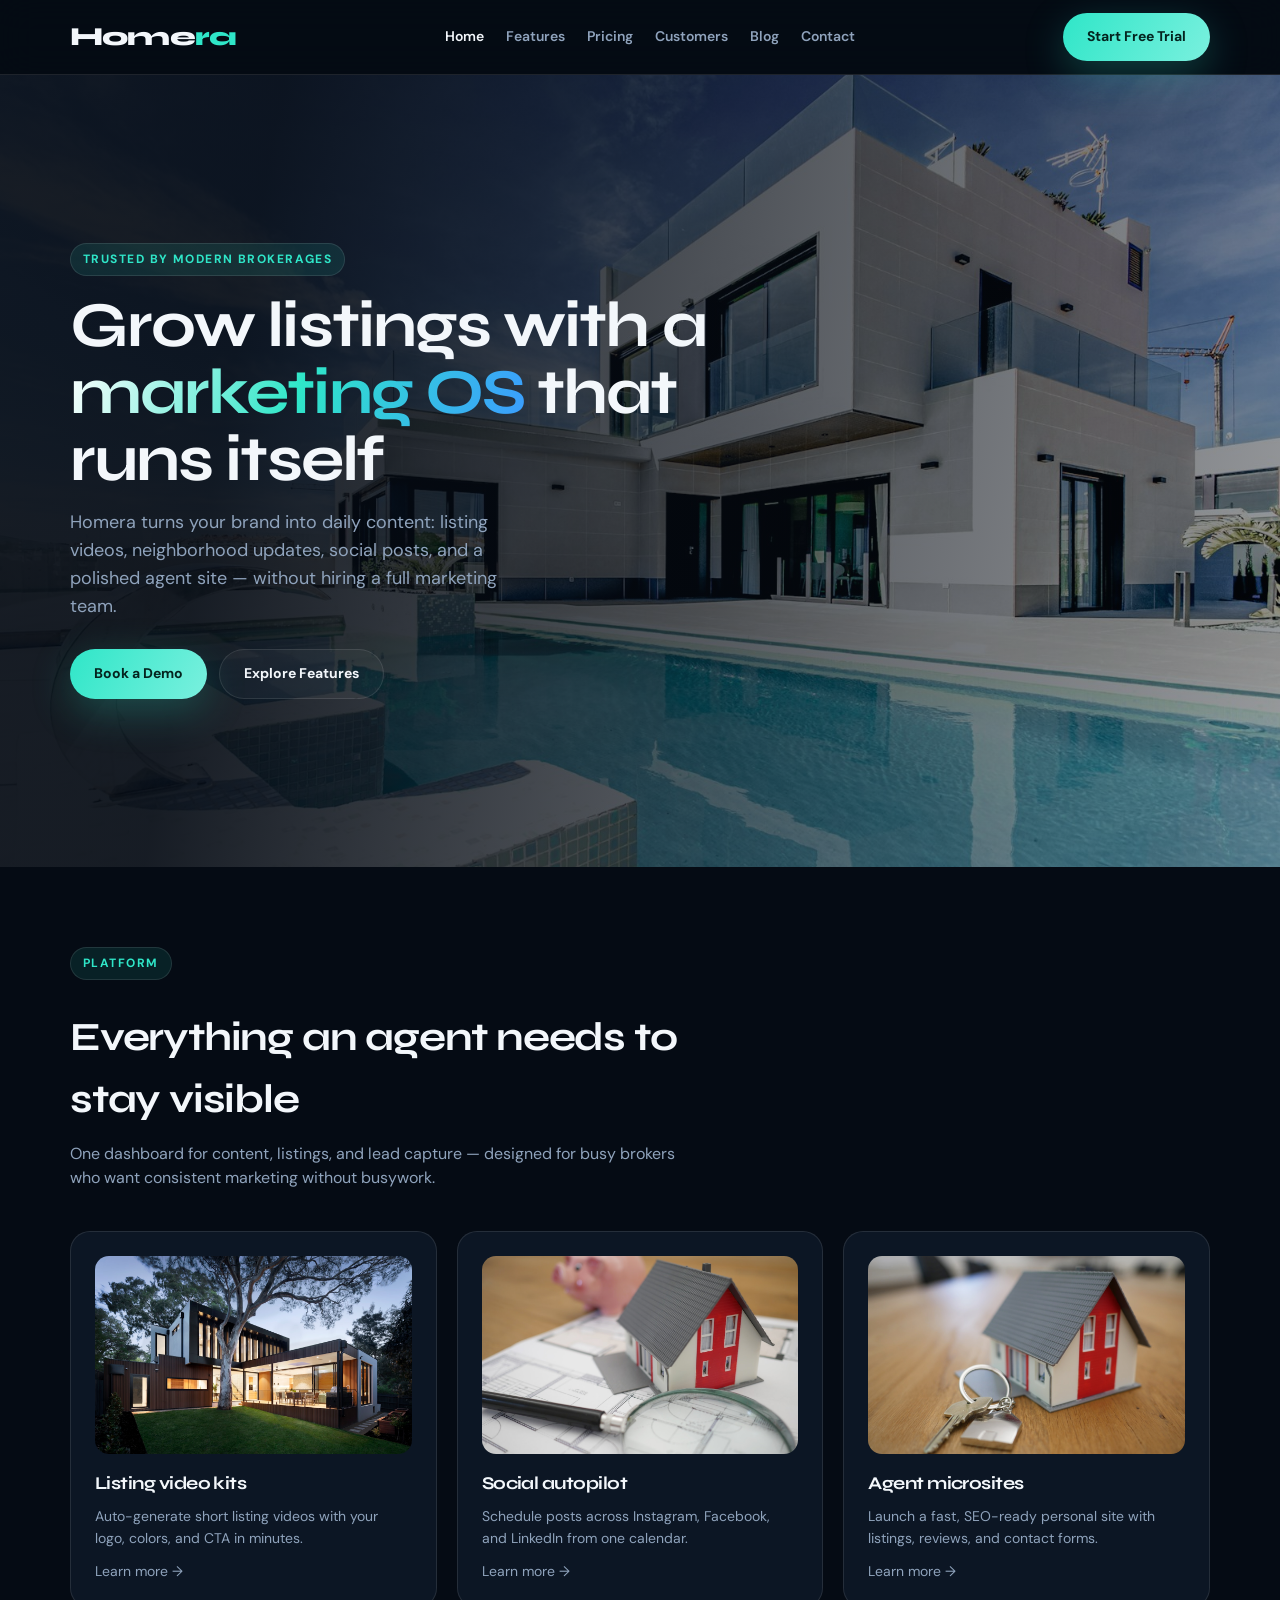
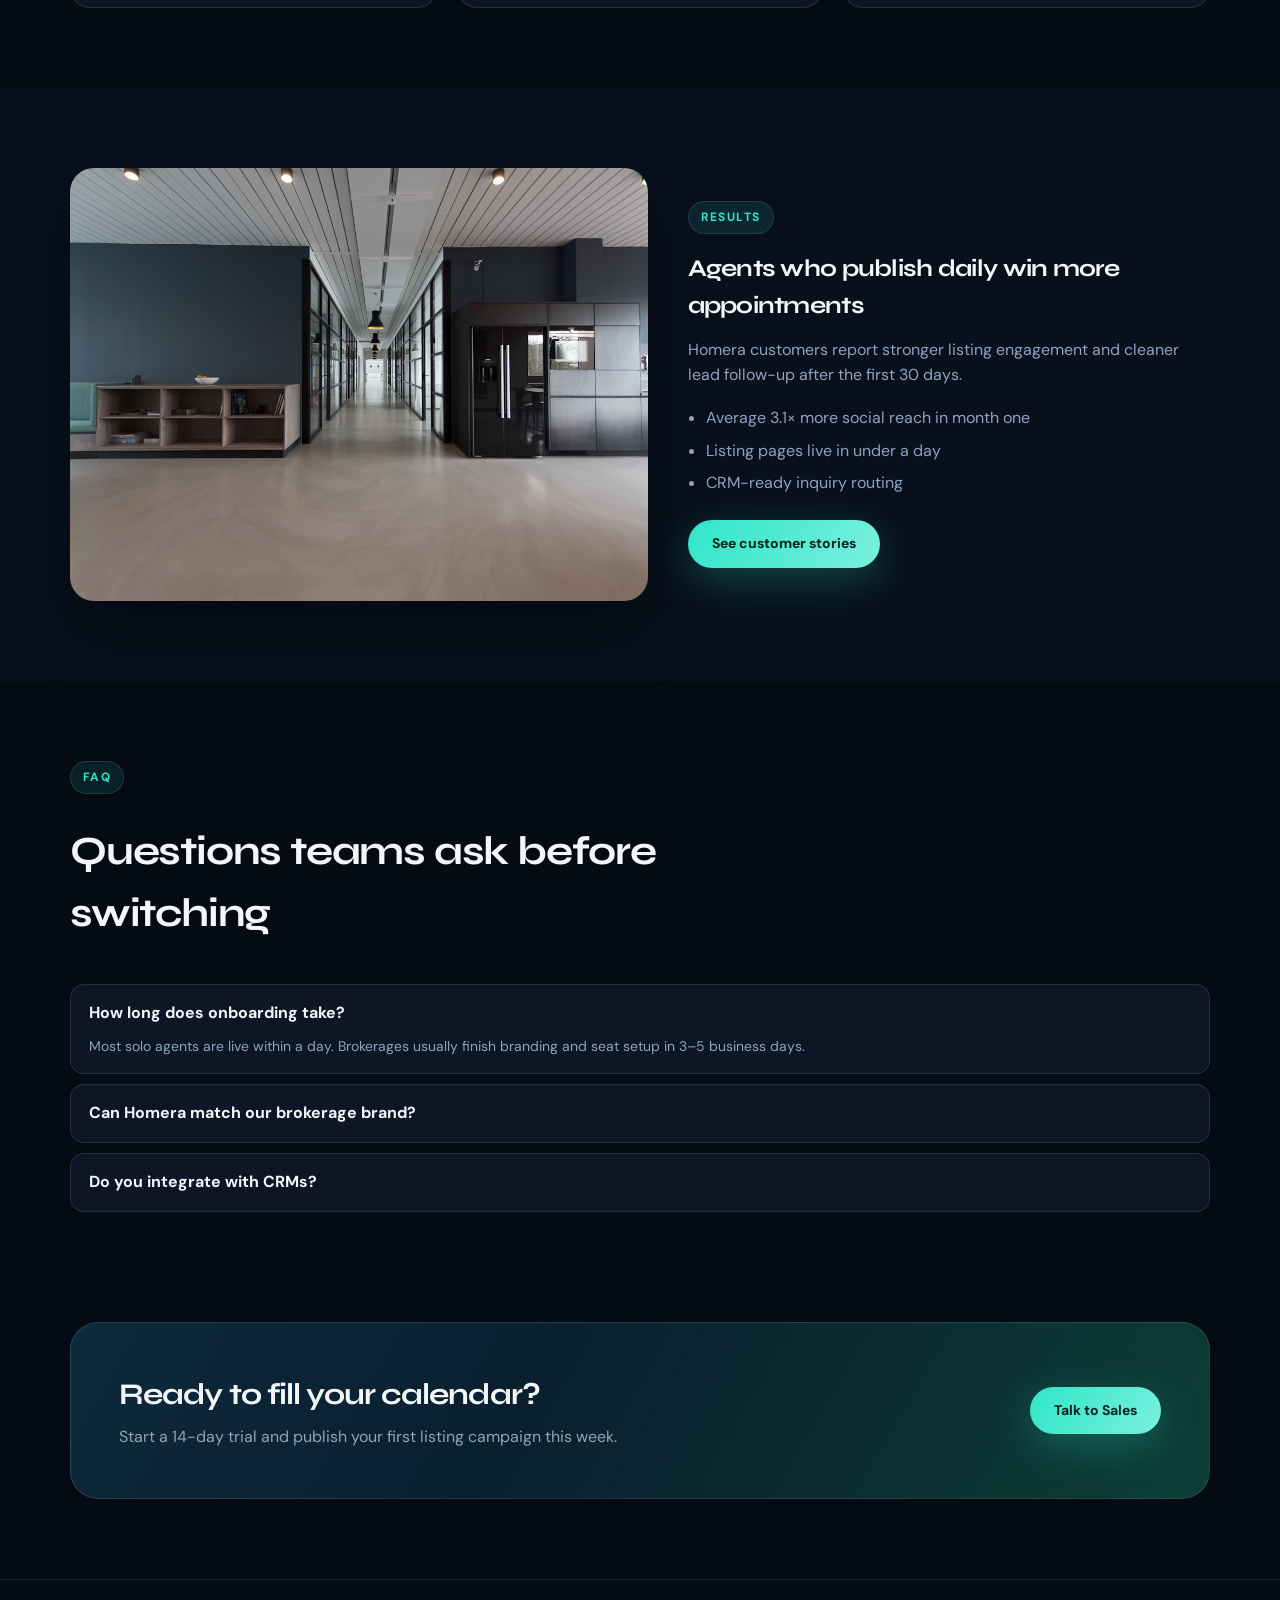
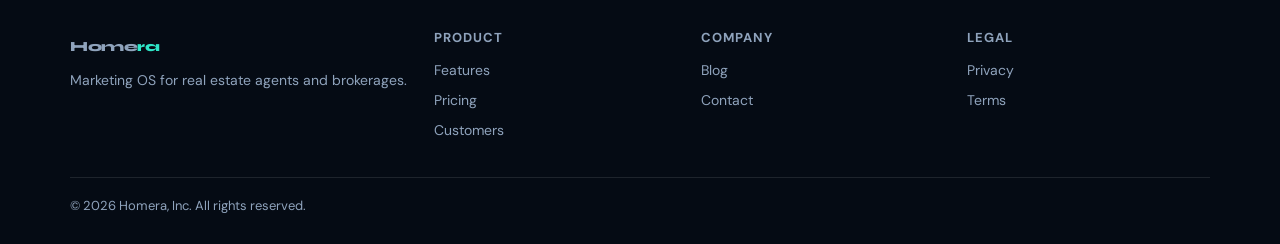
==== index.html @ 12362b0e "Initial commit: homera website" ====
<!DOCTYPE html>
<html lang="en">
<head>
  <meta charset="utf-8" />
  <meta name="viewport" content="width=device-width, initial-scale=1" />
  <title>Homera | Marketing OS for Real Estate Agents</title>
  <meta name="description" content="Homera helps real estate agents grow with branded video, social autopilot, market updates, and high-converting agent websites." />
  <link rel="preconnect" href="https://fonts.googleapis.com" />
  <link rel="preconnect" href="https://fonts.gstatic.com" crossorigin />
  <link href="https://fonts.googleapis.com/css2?family=Syne:wght@600;700;800&family=DM+Sans:wght@400;500;600;700&display=swap" rel="stylesheet" />
  <link rel="stylesheet" href="styles.css" />
</head>
<body>
  <header>
    <div class="wrap nav">
      <a class="logo" href="index.html">Home<span>ra</span></a>
      <button class="nav-toggle" id="navToggle" aria-label="Menu">☰</button>
      <nav class="nav-links" id="navLinks">
        <a class="active" href="index.html">Home</a>
        <a href="features.html">Features</a>
        <a href="pricing.html">Pricing</a>
        <a href="customers.html">Customers</a>
        <a href="blog.html">Blog</a>
        <a href="contact.html">Contact</a>
      </nav>
      <a class="btn btn-primary" href="contact.html">Start Free Trial</a>
    </div>
  </header>

  <section class="hero-full" style="background-image:url('images/hero.jpg')">
    <div class="wrap">
      <span class="eyebrow">Trusted by modern brokerages</span>
      <h1>Grow listings with a <span class="grad">marketing OS</span> that runs itself</h1>
      <p class="lead">Homera turns your brand into daily content: listing videos, neighborhood updates, social posts, and a polished agent site — without hiring a full marketing team.</p>
      <div class="hero-actions">
        <a class="btn btn-primary" href="contact.html">Book a Demo</a>
        <a class="btn btn-ghost" href="features.html">Explore Features</a>
      </div>
    </div>
  </section>

  <section>
    <div class="wrap">
      <div class="section-head reveal">
        <span class="eyebrow">Platform</span>
        <h2>Everything an agent needs to stay visible</h2>
        <p>One dashboard for content, listings, and lead capture — designed for busy brokers who want consistent marketing without busywork.</p>
      </div>
      <div class="grid-3">
        <article class="card reveal">
          <img src="images/home.jpg" alt="Modern luxury home listing" />
          <h3>Listing video kits</h3>
          <p>Auto-generate short listing videos with your logo, colors, and CTA in minutes.</p>
          <p style="margin-top:12px"><a href="features.html">Learn more →</a></p>
        </article>
        <article class="card reveal">
          <img src="images/agent.jpg" alt="Real estate agent with clients" />
          <h3>Social autopilot</h3>
          <p>Schedule posts across Instagram, Facebook, and LinkedIn from one calendar.</p>
          <p style="margin-top:12px"><a href="features.html">Learn more →</a></p>
        </article>
        <article class="card reveal">
          <img src="images/keys.jpg" alt="New homeowners receiving keys" />
          <h3>Agent microsites</h3>
          <p>Launch a fast, SEO-ready personal site with listings, reviews, and contact forms.</p>
          <p style="margin-top:12px"><a href="features.html">Learn more →</a></p>
        </article>
      </div>
    </div>
  </section>

  <section style="background:#08101c">
    <div class="wrap grid-2">
      <img class="split-img reveal" src="images/office.jpg" alt="Homera team workspace" />
      <div class="reveal">
        <span class="eyebrow">Results</span>
        <h2>Agents who publish daily win more appointments</h2>
        <p class="muted" style="margin:14px 0 18px">Homera customers report stronger listing engagement and cleaner lead follow-up after the first 30 days.</p>
        <ul class="list">
          <li>Average 3.1× more social reach in month one</li>
          <li>Listing pages live in under a day</li>
          <li>CRM-ready inquiry routing</li>
        </ul>
        <a class="btn btn-primary" href="customers.html">See customer stories</a>
      </div>
    </div>
  </section>

  <section>
    <div class="wrap">
      <div class="section-head reveal">
        <span class="eyebrow">FAQ</span>
        <h2>Questions teams ask before switching</h2>
      </div>
      <div class="faq reveal">
        <details open>
          <summary>How long does onboarding take?</summary>
          <p>Most solo agents are live within a day. Brokerages usually finish branding and seat setup in 3–5 business days.</p>
        </details>
        <details>
          <summary>Can Homera match our brokerage brand?</summary>
          <p>Yes. Upload logos, colors, fonts, and disclaimers once — every video, post, and microsite stays on-brand.</p>
        </details>
        <details>
          <summary>Do you integrate with CRMs?</summary>
          <p>Homera syncs inquiries to popular CRMs and can export leads via webhook or CSV for custom stacks.</p>
        </details>
      </div>
    </div>
  </section>

  <div class="wrap">
    <div class="cta-band reveal">
      <div>
        <h2>Ready to fill your calendar?</h2>
        <p>Start a 14-day trial and publish your first listing campaign this week.</p>
      </div>
      <a class="btn btn-primary" href="contact.html">Talk to Sales</a>
    </div>
  </div>

  <footer>
    <div class="wrap">
      <div class="footer-grid">
        <div>
          <a class="logo" href="index.html">Home<span>ra</span></a>
          <p class="muted" style="margin-top:12px;font-size:14px">Marketing OS for real estate agents and brokerages.</p>
        </div>
        <div>
          <h4>Product</h4>
          <a href="features.html">Features</a>
          <a href="pricing.html">Pricing</a>
          <a href="customers.html">Customers</a>
        </div>
        <div>
          <h4>Company</h4>
          <a href="blog.html">Blog</a>
          <a href="contact.html">Contact</a>
        </div>
        <div>
          <h4>Legal</h4>
          <a href="privacy.html">Privacy</a>
          <a href="terms.html">Terms</a>
        </div>
      </div>
      <div class="footer-bottom">© 2026 Homera, Inc. All rights reserved.</div>
    </div>
  </footer>
  <script src="app.js"></script>
</body>
</html>
---- styles.css ----
/* Homera — shared styles */
:root {
  --bg: #050b14; --card: #0c1624; --text: #f3f7fb; --muted: #8fa3bc;
  --accent: #2fe6c8; --blue: #3b9cff; --line: rgba(255,255,255,.1);
  --ease: cubic-bezier(.22,1,.36,1);
}
* { box-sizing: border-box; margin: 0; padding: 0; }
html { scroll-behavior: smooth; }
body { font-family: "DM Sans", system-ui, sans-serif; background: var(--bg); color: var(--text); line-height: 1.55; }
a { color: inherit; text-decoration: none; }
img { max-width: 100%; display: block; }
.wrap { width: min(1140px, calc(100% - 40px)); margin: 0 auto; }
.btn {
  display: inline-flex; align-items: center; justify-content: center; gap: 8px;
  border-radius: 999px; padding: 13px 24px; font-weight: 700; font-size: 14px; border: 0; cursor: pointer;
  transition: transform .35s var(--ease), box-shadow .35s;
  font-family: inherit;
}
.btn:hover { transform: translateY(-3px); }
.btn-primary { background: linear-gradient(120deg, var(--accent), #7af0de); color: #04241f; box-shadow: 0 12px 40px rgba(47,230,200,.25); }
.btn-ghost { border: 1px solid var(--line); background: rgba(255,255,255,.04); color: var(--text); }
.btn-full { width: 100%; }

header {
  position: sticky; top: 0; z-index: 50; backdrop-filter: blur(18px);
  background: rgba(5,11,20,.82); border-bottom: 1px solid var(--line);
}
.nav { display: flex; align-items: center; justify-content: space-between; min-height: 74px; gap: 16px; }
.logo { font-family: Syne, sans-serif; font-weight: 800; font-size: 26px; letter-spacing: -.03em; }
.logo span { color: var(--accent); }
.nav-links { display: flex; gap: 22px; color: var(--muted); font-size: 14px; font-weight: 600; }
.nav-links a:hover, .nav-links a.active { color: var(--text); }
.nav-toggle { display: none; background: none; border: 0; color: #fff; font-size: 22px; cursor: pointer; }
.nav-links.open { display: flex; }

.hero-full {
  position: relative; min-height: 88vh; display: grid; align-items: center;
  background-size: cover; background-position: center;
}
.hero-full::before {
  content: ""; position: absolute; inset: 0;
  background: linear-gradient(100deg, rgba(5,11,20,.92) 20%, rgba(5,11,20,.55) 70%, rgba(5,11,20,.35));
}
.hero-full .wrap { position: relative; z-index: 1; padding: 80px 0; }
.eyebrow {
  display: inline-flex; align-items: center; gap: 8px; padding: 6px 12px; border-radius: 999px;
  border: 1px solid var(--line); background: rgba(47,230,200,.1); color: var(--accent);
  font-size: 12px; font-weight: 700; letter-spacing: .12em; text-transform: uppercase; margin-bottom: 16px;
}
h1, h2, h3 { font-family: Syne, sans-serif; letter-spacing: -.03em; }
h1 { font-size: clamp(38px, 5.5vw, 64px); line-height: 1.05; margin-bottom: 16px; max-width: 14ch; }
h1 .grad {
  background: linear-gradient(110deg, #fff, var(--accent), var(--blue));
  -webkit-background-clip: text; background-clip: text; color: transparent;
}
.lead { color: var(--muted); font-size: 18px; max-width: 38ch; margin-bottom: 28px; }
.hero-actions { display: flex; flex-wrap: wrap; gap: 12px; }

.page-hero { padding: 72px 0 40px; border-bottom: 1px solid var(--line); }
.page-hero h1 { max-width: none; }
.page-hero p { color: var(--muted); max-width: 56ch; margin-top: 12px; }

section { padding: 80px 0; }
.section-head { max-width: 620px; margin-bottom: 40px; }
.section-head h2 { font-size: clamp(28px, 3.5vw, 40px); margin: 10px 0 12px; }
.section-head p { color: var(--muted); }

.grid-3 { display: grid; grid-template-columns: repeat(3, 1fr); gap: 20px; }
.grid-2 { display: grid; grid-template-columns: 1.05fr .95fr; gap: 40px; align-items: center; }
.card {
  background: var(--card); border: 1px solid var(--line); border-radius: 20px; padding: 24px;
  transition: transform .4s var(--ease), border-color .3s;
}
.card:hover { transform: translateY(-8px); border-color: rgba(47,230,200,.35); }
.card img { border-radius: 14px; aspect-ratio: 16/10; object-fit: cover; margin-bottom: 16px; width: 100%; }
.card h3 { font-size: 18px; margin-bottom: 8px; }
.card p { color: var(--muted); font-size: 14px; }
.price { font-size: 36px; margin: 12px 0; }
.price span { font-size: 14px; color: var(--muted); font-family: "DM Sans", sans-serif; }

.split-img { border-radius: 24px; aspect-ratio: 4/3; object-fit: cover; width: 100%; box-shadow: 0 30px 60px rgba(0,0,0,.35); }
.muted { color: var(--muted); }
.list { margin: 18px 0 24px; padding-left: 18px; color: var(--muted); }
.list li { margin: 8px 0; }

.cta-band {
  margin: 20px 0 80px; border-radius: 28px; padding: 48px;
  background: linear-gradient(120deg, #0d2a3c, #0a1f2e 40%, #0d3d36);
  border: 1px solid var(--line);
  display: flex; justify-content: space-between; align-items: center; gap: 24px; flex-wrap: wrap;
}
.cta-band h2 { font-size: 30px; }
.cta-band p { color: var(--muted); margin-top: 8px; }

.faq details {
  border: 1px solid var(--line); border-radius: 14px; padding: 16px 18px; margin-bottom: 10px; background: var(--card);
}
.faq summary { cursor: pointer; font-weight: 700; list-style: none; }
.faq summary::-webkit-details-marker { display: none; }
.faq details p { color: var(--muted); margin-top: 10px; font-size: 14px; }

.form { display: grid; gap: 14px; max-width: 560px; }
.form label { font-size: 13px; font-weight: 700; }
.form input, .form textarea, .form select {
  width: 100%; padding: 13px 14px; border-radius: 12px; border: 1px solid var(--line);
  background: #08111d; color: var(--text); font: inherit; outline: none;
}
.form input:focus, .form textarea:focus { border-color: var(--accent); }
.form-success {
  display: none; padding: 16px; border-radius: 12px; background: rgba(47,230,200,.12);
  border: 1px solid rgba(47,230,200,.35); color: var(--accent); font-weight: 600;
}
.form-success.show { display: block; }

.blog-card time { color: var(--muted); font-size: 12px; }
.testimonial { position: relative; }
.testimonial .who { display: flex; gap: 12px; align-items: center; margin-top: 16px; }
.testimonial .who img { width: 44px; height: 44px; border-radius: 50%; object-fit: cover; }
.testimonial .who strong { display: block; font-size: 14px; }
.testimonial .who span { color: var(--muted); font-size: 12px; }

footer { border-top: 1px solid var(--line); padding: 48px 0 28px; margin-top: 40px; }
.footer-grid { display: grid; grid-template-columns: 1.4fr 1fr 1fr 1fr; gap: 24px; margin-bottom: 28px; }
.footer-grid h4 { font-size: 13px; letter-spacing: .08em; text-transform: uppercase; color: var(--muted); margin-bottom: 12px; }
.footer-grid a { display: block; color: var(--muted); font-size: 14px; margin: 8px 0; }
.footer-grid a:hover { color: var(--text); }
.footer-bottom { color: var(--muted); font-size: 13px; border-top: 1px solid var(--line); padding-top: 18px; }

.reveal { opacity: 0; transform: translateY(28px); transition: .75s var(--ease); }
.reveal.in { opacity: 1; transform: none; }

@media (max-width: 900px) {
  .nav-toggle { display: block; }
  .nav-links {
    display: none; position: absolute; left: 0; right: 0; top: 74px;
    flex-direction: column; background: #08111d; padding: 16px 20px 20px; border-bottom: 1px solid var(--line);
  }
  .nav-links.open { display: flex; }
  .grid-3, .grid-2, .footer-grid { grid-template-columns: 1fr; }
  .hero-full { min-height: 78vh; }
}
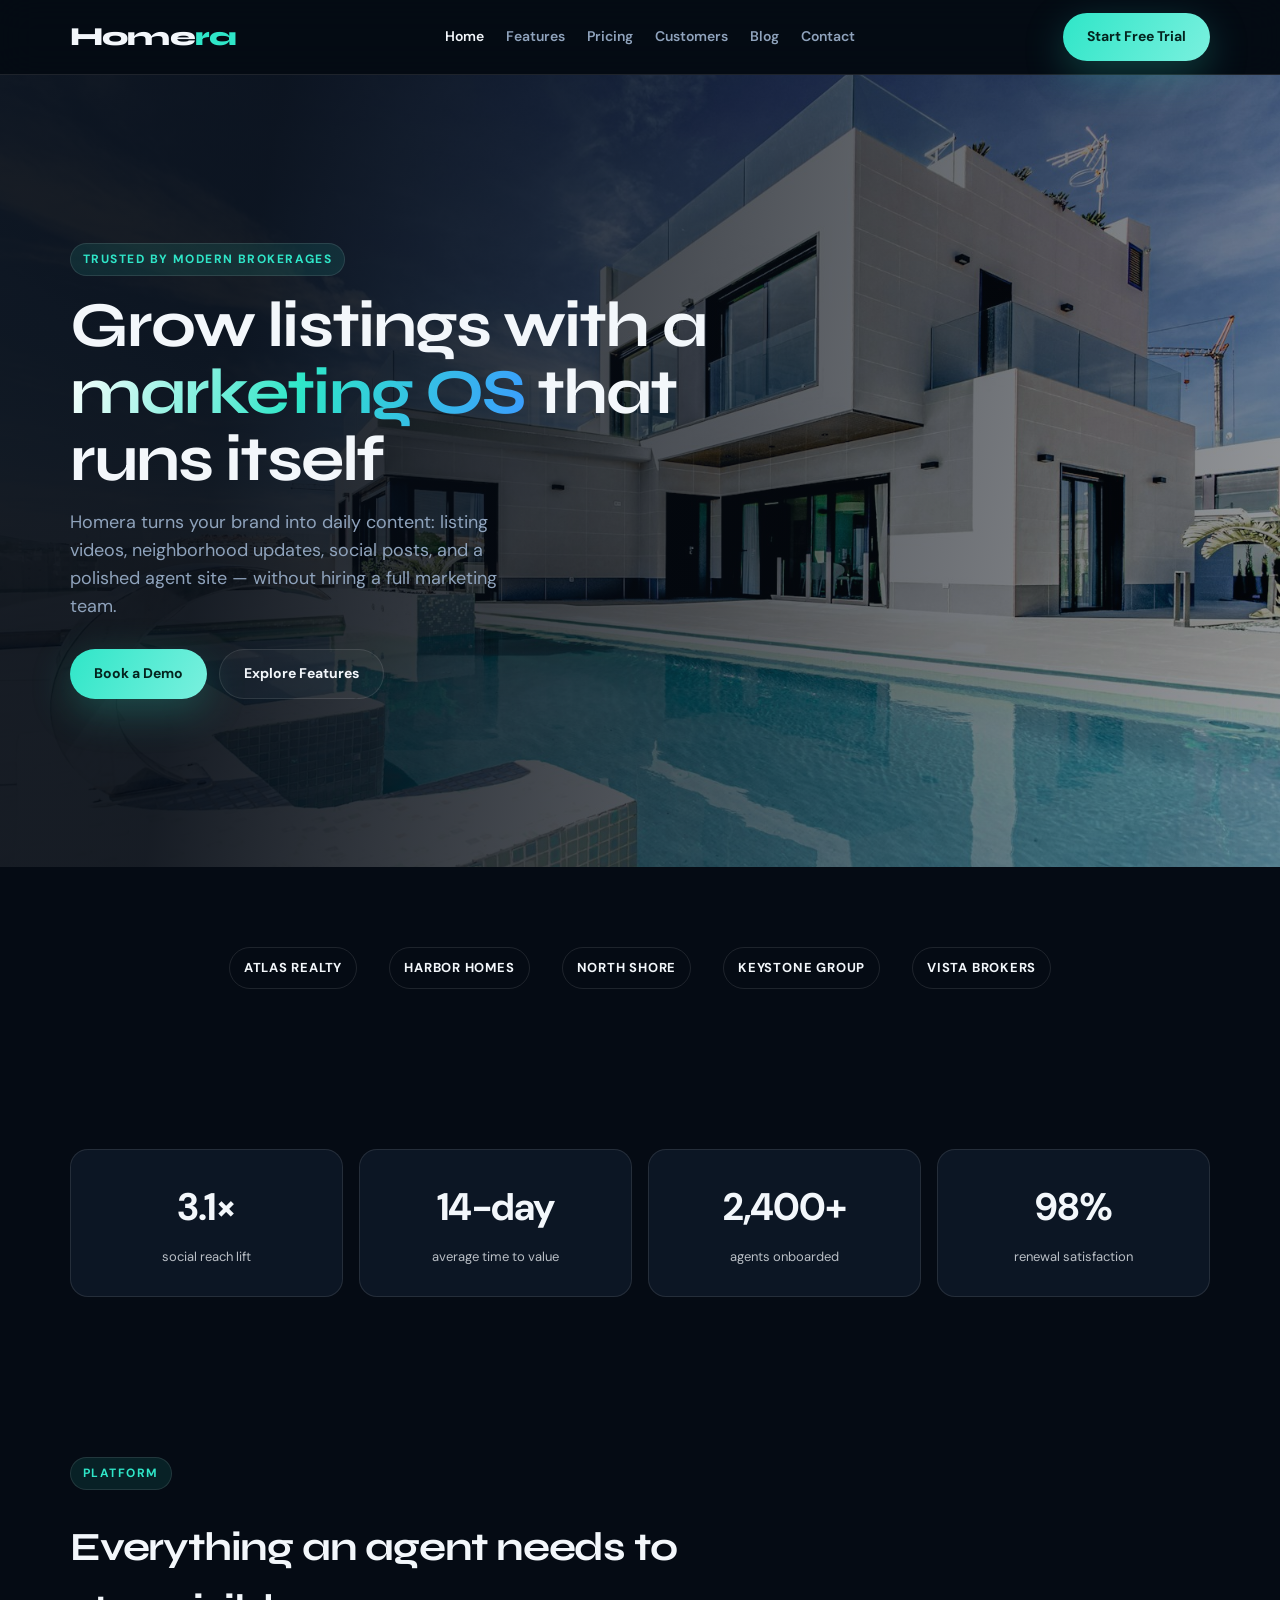
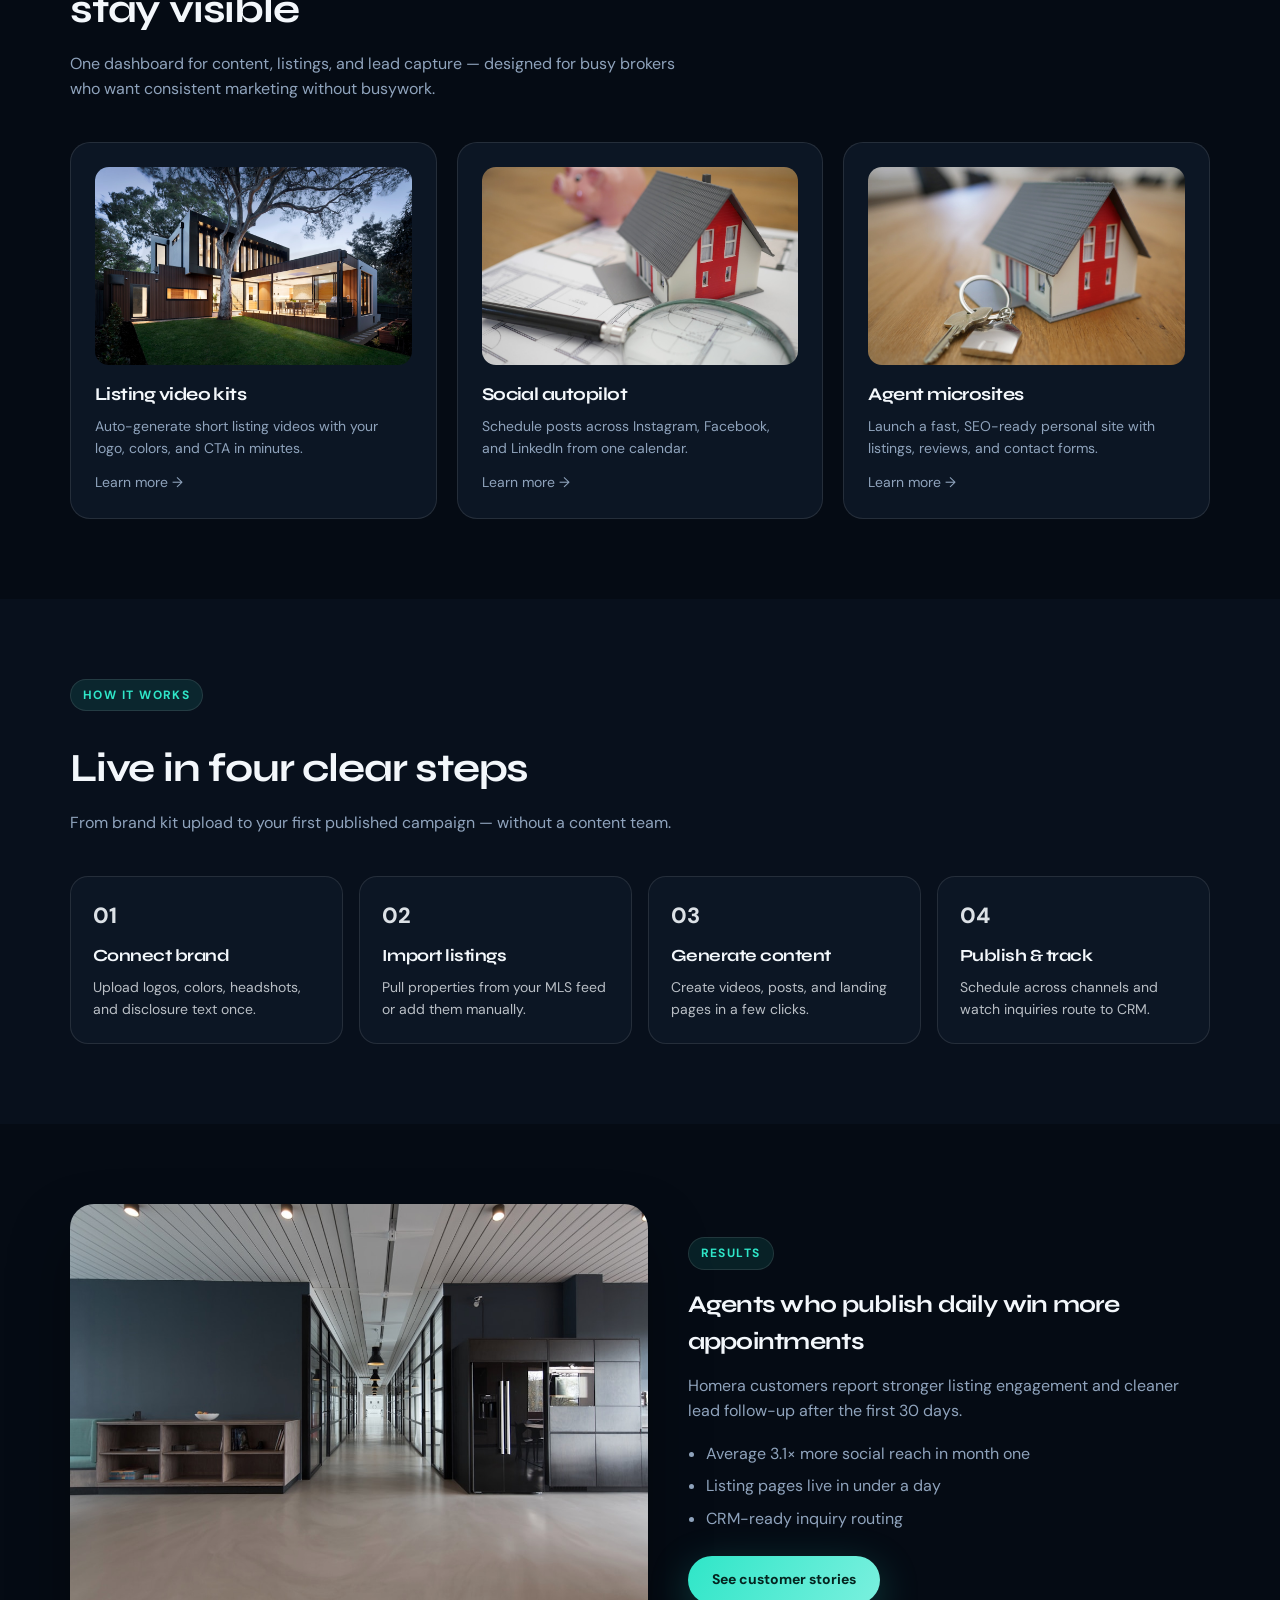
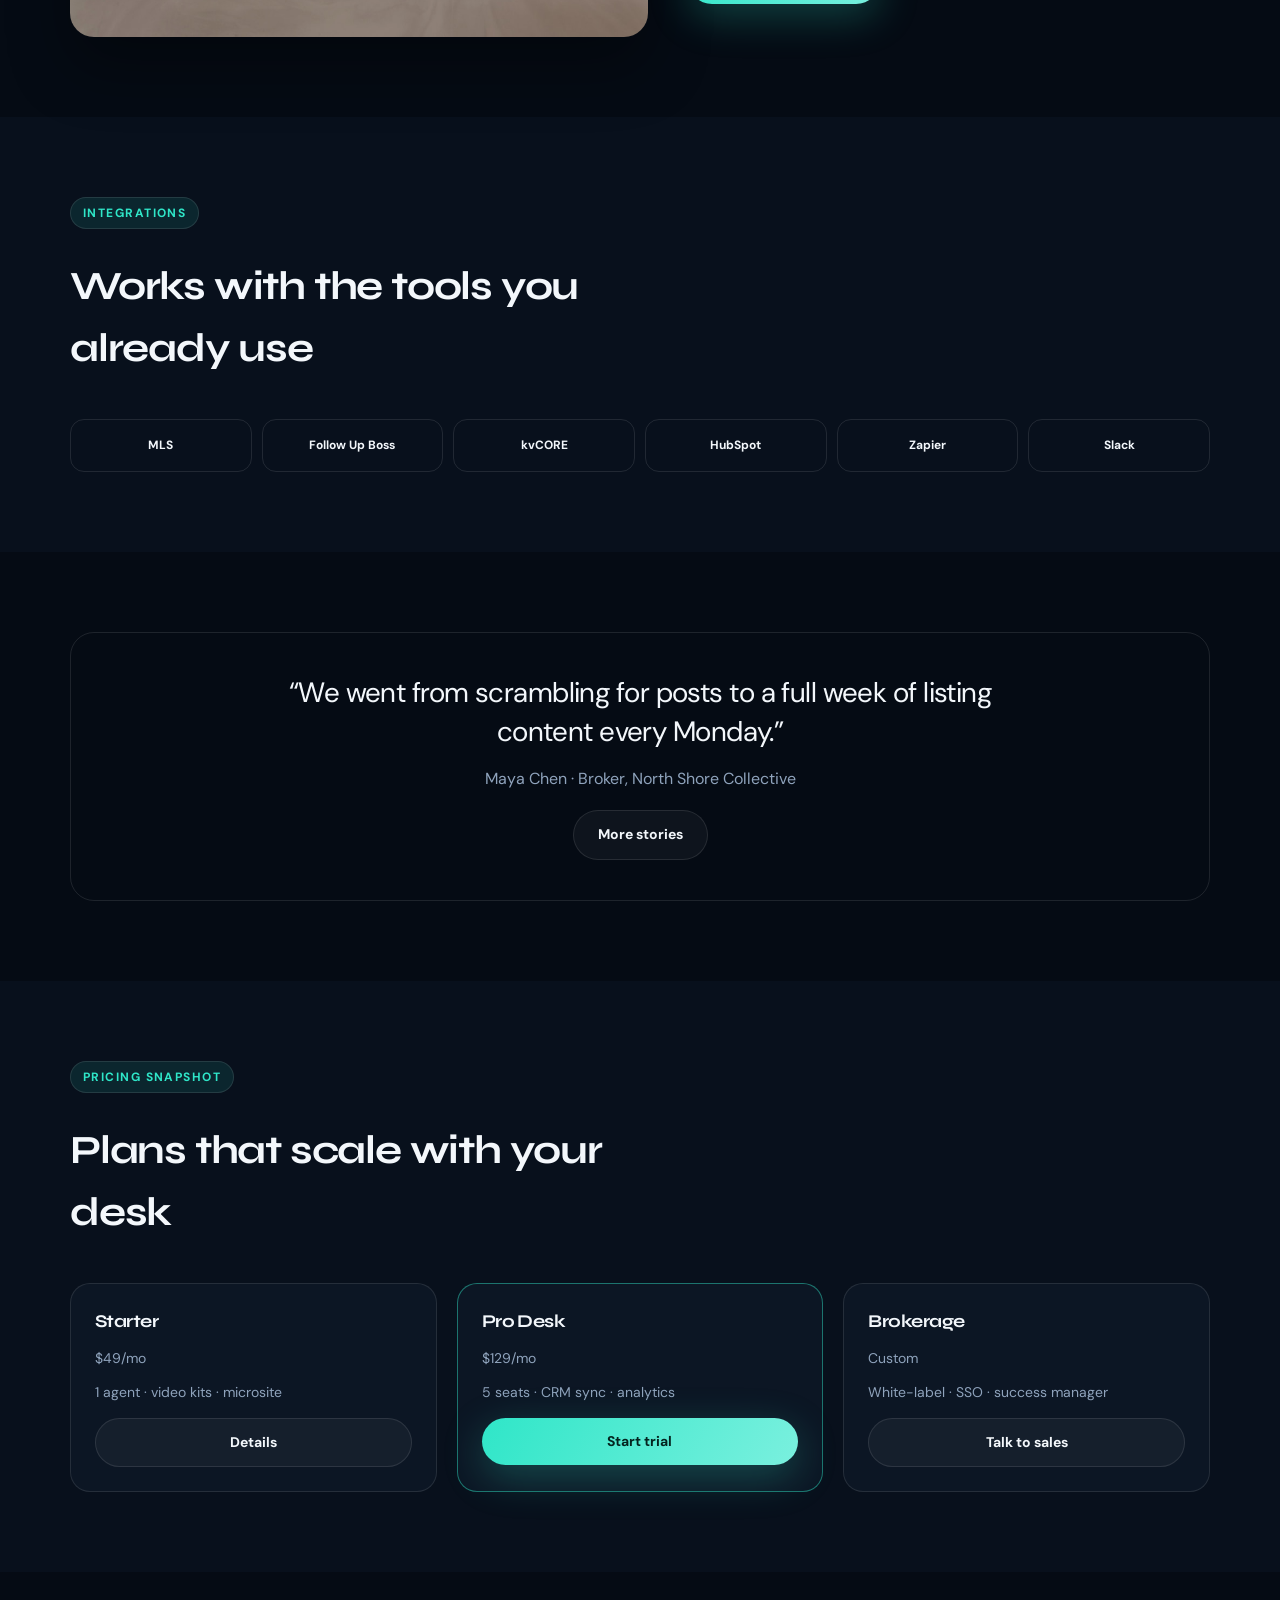
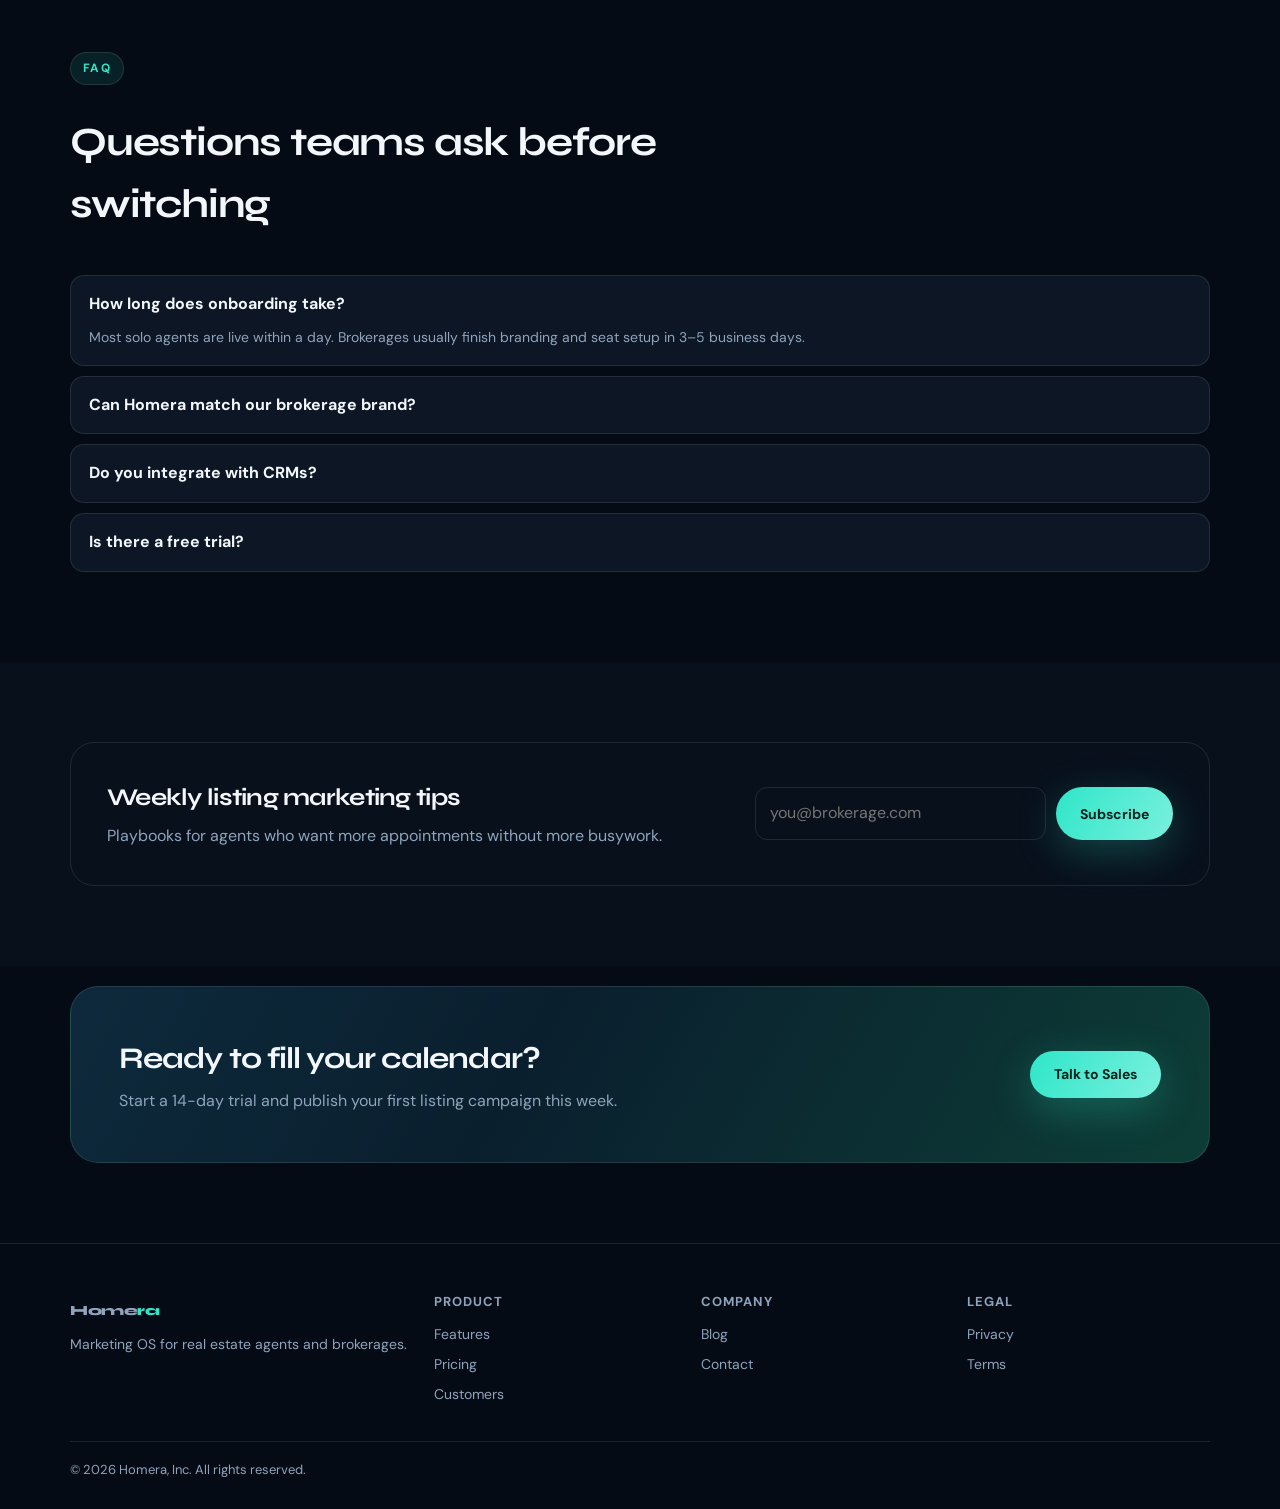
==== commit d39c63d9: "Add full professional sections and richer contact forms." ====
--- a/index.html
+++ b/index.html
@@ -5,8 +5,6 @@
   <meta name="viewport" content="width=device-width, initial-scale=1" />
   <title>Homera | Marketing OS for Real Estate Agents</title>
   <meta name="description" content="Homera helps real estate agents grow with branded video, social autopilot, market updates, and high-converting agent websites." />
-  <link rel="preconnect" href="https://fonts.googleapis.com" />
-  <link rel="preconnect" href="https://fonts.gstatic.com" crossorigin />
   <link href="https://fonts.googleapis.com/css2?family=Syne:wght@600;700;800&family=DM+Sans:wght@400;500;600;700&display=swap" rel="stylesheet" />
   <link rel="stylesheet" href="styles.css" />
 </head>
@@ -41,35 +39,51 @@
 
   <section>
     <div class="wrap">
+      <div class="logos-row reveal">
+        <span>Atlas Realty</span><span>Harbor Homes</span><span>North Shore</span><span>Keystone Group</span><span>Vista Brokers</span>
+      </div>
+    </div>
+  </section>
+
+  <section>
+    <div class="wrap">
+      <div class="stats-strip reveal">
+        <div class="stat-box"><b>3.1×</b><span>social reach lift</span></div>
+        <div class="stat-box"><b>14-day</b><span>average time to value</span></div>
+        <div class="stat-box"><b>2,400+</b><span>agents onboarded</span></div>
+        <div class="stat-box"><b>98%</b><span>renewal satisfaction</span></div>
+      </div>
+    </div>
+  </section>
+
+  <section>
+    <div class="wrap">
       <div class="section-head reveal">
         <span class="eyebrow">Platform</span>
         <h2>Everything an agent needs to stay visible</h2>
         <p>One dashboard for content, listings, and lead capture — designed for busy brokers who want consistent marketing without busywork.</p>
       </div>
       <div class="grid-3">
-        <article class="card reveal">
-          <img src="images/home.jpg" alt="Modern luxury home listing" />
-          <h3>Listing video kits</h3>
-          <p>Auto-generate short listing videos with your logo, colors, and CTA in minutes.</p>
-          <p style="margin-top:12px"><a href="features.html">Learn more →</a></p>
-        </article>
-        <article class="card reveal">
-          <img src="images/agent.jpg" alt="Real estate agent with clients" />
-          <h3>Social autopilot</h3>
-          <p>Schedule posts across Instagram, Facebook, and LinkedIn from one calendar.</p>
-          <p style="margin-top:12px"><a href="features.html">Learn more →</a></p>
-        </article>
-        <article class="card reveal">
-          <img src="images/keys.jpg" alt="New homeowners receiving keys" />
-          <h3>Agent microsites</h3>
-          <p>Launch a fast, SEO-ready personal site with listings, reviews, and contact forms.</p>
-          <p style="margin-top:12px"><a href="features.html">Learn more →</a></p>
-        </article>
+        <article class="card reveal"><img src="images/home.jpg" alt="Modern luxury home listing" /><h3>Listing video kits</h3><p>Auto-generate short listing videos with your logo, colors, and CTA in minutes.</p><p style="margin-top:12px"><a href="features.html">Learn more →</a></p></article>
+        <article class="card reveal"><img src="images/agent.jpg" alt="Real estate agent with clients" /><h3>Social autopilot</h3><p>Schedule posts across Instagram, Facebook, and LinkedIn from one calendar.</p><p style="margin-top:12px"><a href="features.html">Learn more →</a></p></article>
+        <article class="card reveal"><img src="images/keys.jpg" alt="New homeowners receiving keys" /><h3>Agent microsites</h3><p>Launch a fast, SEO-ready personal site with listings, reviews, and contact forms.</p><p style="margin-top:12px"><a href="features.html">Learn more →</a></p></article>
       </div>
     </div>
   </section>
 
   <section style="background:#08101c">
+    <div class="wrap">
+      <div class="section-head reveal"><span class="eyebrow">How it works</span><h2>Live in four clear steps</h2><p>From brand kit upload to your first published campaign — without a content team.</p></div>
+      <div class="process reveal">
+        <div class="step"><h3>Connect brand</h3><p>Upload logos, colors, headshots, and disclosure text once.</p></div>
+        <div class="step"><h3>Import listings</h3><p>Pull properties from your MLS feed or add them manually.</p></div>
+        <div class="step"><h3>Generate content</h3><p>Create videos, posts, and landing pages in a few clicks.</p></div>
+        <div class="step"><h3>Publish & track</h3><p>Schedule across channels and watch inquiries route to CRM.</p></div>
+      </div>
+    </div>
+  </section>
+
+  <section>
     <div class="wrap grid-2">
       <img class="split-img reveal" src="images/office.jpg" alt="Homera team workspace" />
       <div class="reveal">
@@ -86,25 +100,60 @@
     </div>
   </section>
 
+  <section style="background:#08101c">
+    <div class="wrap">
+      <div class="section-head reveal"><span class="eyebrow">Integrations</span><h2>Works with the tools you already use</h2></div>
+      <div class="integrations reveal">
+        <div>MLS</div><div>Follow Up Boss</div><div>kvCORE</div><div>HubSpot</div><div>Zapier</div><div>Slack</div>
+      </div>
+    </div>
+  </section>
+
   <section>
     <div class="wrap">
-      <div class="section-head reveal">
-        <span class="eyebrow">FAQ</span>
-        <h2>Questions teams ask before switching</h2>
+      <div class="quote-band reveal">
+        <blockquote>“We went from scrambling for posts to a full week of listing content every Monday.”</blockquote>
+        <p class="muted">Maya Chen · Broker, North Shore Collective</p>
+        <p style="margin-top:18px"><a class="btn btn-ghost" href="customers.html">More stories</a></p>
       </div>
+    </div>
+  </section>
+
+  <section style="background:#08101c">
+    <div class="wrap">
+      <div class="section-head reveal"><span class="eyebrow">Pricing snapshot</span><h2>Plans that scale with your desk</h2></div>
+      <div class="grid-3">
+        <article class="card reveal"><h3>Starter</h3><p class="price">$49<span>/mo</span></p><p class="muted">1 agent · video kits · microsite</p><a class="btn btn-ghost btn-full" style="margin-top:14px" href="pricing.html">Details</a></article>
+        <article class="card reveal" style="border-color:rgba(47,230,200,.45)"><h3>Pro Desk</h3><p class="price">$129<span>/mo</span></p><p class="muted">5 seats · CRM sync · analytics</p><a class="btn btn-primary btn-full" style="margin-top:14px" href="contact.html?plan=pro">Start trial</a></article>
+        <article class="card reveal"><h3>Brokerage</h3><p class="price">Custom</p><p class="muted">White-label · SSO · success manager</p><a class="btn btn-ghost btn-full" style="margin-top:14px" href="contact.html?plan=brokerage">Talk to sales</a></article>
+      </div>
+    </div>
+  </section>
+
+  <section>
+    <div class="wrap">
+      <div class="section-head reveal"><span class="eyebrow">FAQ</span><h2>Questions teams ask before switching</h2></div>
       <div class="faq reveal">
-        <details open>
-          <summary>How long does onboarding take?</summary>
-          <p>Most solo agents are live within a day. Brokerages usually finish branding and seat setup in 3–5 business days.</p>
-        </details>
-        <details>
-          <summary>Can Homera match our brokerage brand?</summary>
-          <p>Yes. Upload logos, colors, fonts, and disclaimers once — every video, post, and microsite stays on-brand.</p>
-        </details>
-        <details>
-          <summary>Do you integrate with CRMs?</summary>
-          <p>Homera syncs inquiries to popular CRMs and can export leads via webhook or CSV for custom stacks.</p>
-        </details>
+        <details open><summary>How long does onboarding take?</summary><p>Most solo agents are live within a day. Brokerages usually finish branding and seat setup in 3–5 business days.</p></details>
+        <details><summary>Can Homera match our brokerage brand?</summary><p>Yes. Upload logos, colors, fonts, and disclaimers once — every video, post, and microsite stays on-brand.</p></details>
+        <details><summary>Do you integrate with CRMs?</summary><p>Homera syncs inquiries to popular CRMs and can export leads via webhook or CSV.</p></details>
+        <details><summary>Is there a free trial?</summary><p>Yes — 14 days on every plan. No card required to start a guided demo.</p></details>
+      </div>
+    </div>
+  </section>
+
+  <section style="background:#08101c">
+    <div class="wrap">
+      <div class="newsletter reveal">
+        <div>
+          <h2>Weekly listing marketing tips</h2>
+          <p class="muted" style="margin-top:8px">Playbooks for agents who want more appointments without more busywork.</p>
+          <p class="nl-success muted" style="display:none;margin-top:10px;color:var(--accent)">You're subscribed — welcome aboard.</p>
+        </div>
+        <form id="newsletterForm" class="newsletter-form">
+          <input type="email" required placeholder="you@brokerage.com" aria-label="Email" />
+          <button class="btn btn-primary" type="submit">Subscribe</button>
+        </form>
       </div>
     </div>
   </section>
@@ -126,22 +175,9 @@
           <a class="logo" href="index.html">Home<span>ra</span></a>
           <p class="muted" style="margin-top:12px;font-size:14px">Marketing OS for real estate agents and brokerages.</p>
         </div>
-        <div>
-          <h4>Product</h4>
-          <a href="features.html">Features</a>
-          <a href="pricing.html">Pricing</a>
-          <a href="customers.html">Customers</a>
-        </div>
-        <div>
-          <h4>Company</h4>
-          <a href="blog.html">Blog</a>
-          <a href="contact.html">Contact</a>
-        </div>
-        <div>
-          <h4>Legal</h4>
-          <a href="privacy.html">Privacy</a>
-          <a href="terms.html">Terms</a>
-        </div>
+        <div><h4>Product</h4><a href="features.html">Features</a><a href="pricing.html">Pricing</a><a href="customers.html">Customers</a></div>
+        <div><h4>Company</h4><a href="blog.html">Blog</a><a href="contact.html">Contact</a></div>
+        <div><h4>Legal</h4><a href="privacy.html">Privacy</a><a href="terms.html">Terms</a></div>
       </div>
       <div class="footer-bottom">© 2026 Homera, Inc. All rights reserved.</div>
     </div>
--- a/styles.css
+++ b/styles.css
@@ -139,3 +139,37 @@
   .grid-3, .grid-2, .footer-grid { grid-template-columns: 1fr; }
   .hero-full { min-height: 78vh; }
 }
+
+/* ---- professional sections ---- */
+.stats-strip{display:grid;grid-template-columns:repeat(4,1fr);gap:16px;margin:0}
+.stat-box{text-align:center;padding:28px 16px;border:1px solid var(--line,rgba(255,255,255,.1));border-radius:18px;background:var(--card,rgba(255,255,255,.04))}
+.stat-box b{display:block;font-size:clamp(28px,3vw,40px);letter-spacing:-.03em;margin-bottom:6px}
+.stat-box span{font-size:13px;opacity:.75}
+.logos-row{display:flex;flex-wrap:wrap;gap:18px 32px;align-items:center;justify-content:center;opacity:.7;font-weight:700;letter-spacing:.06em;font-size:13px;text-transform:uppercase}
+.logos-row span{padding:10px 14px;border:1px solid var(--line,rgba(0,0,0,.08));border-radius:999px}
+.process{display:grid;grid-template-columns:repeat(4,1fr);gap:16px;counter-reset:step}
+.process .step{position:relative;padding:22px;border-radius:18px;border:1px solid var(--line,rgba(255,255,255,.1));background:var(--card,rgba(255,255,255,.03))}
+.process .step::before{counter-increment:step;content:counter(step,decimal-leading-zero);display:block;font-weight:800;font-size:22px;margin-bottom:10px;opacity:.9}
+.process .step h3{margin-bottom:8px;font-size:17px}
+.process .step p{font-size:14px;opacity:.75;line-height:1.55}
+.integrations{display:grid;grid-template-columns:repeat(6,1fr);gap:10px}
+.integrations div{text-align:center;padding:16px 8px;border-radius:14px;border:1px solid var(--line,rgba(255,255,255,.1));font-size:12px;font-weight:700}
+.newsletter{display:grid;grid-template-columns:1.2fr .8fr;gap:20px;align-items:center;padding:36px;border-radius:24px;border:1px solid var(--line,rgba(255,255,255,.1))}
+.newsletter form{display:flex;gap:10px;flex-wrap:wrap}
+.newsletter input{flex:1;min-width:200px;padding:13px 14px;border-radius:12px;border:1px solid var(--line,rgba(255,255,255,.15));font:inherit;background:transparent;color:inherit}
+.contact-grid{display:grid;grid-template-columns:1.1fr .9fr;gap:28px;align-items:start}
+.contact-cards{display:grid;gap:12px}
+.contact-card{padding:18px;border-radius:16px;border:1px solid var(--line,rgba(255,255,255,.1));background:var(--card,rgba(255,255,255,.03))}
+.contact-card h4{margin-bottom:6px;font-size:15px}
+.contact-card p{font-size:14px;opacity:.75;line-height:1.5}
+.form-row{display:grid;grid-template-columns:1fr 1fr;gap:12px}
+.map-box{border-radius:18px;min-height:220px;border:1px solid var(--line,rgba(255,255,255,.1));display:grid;place-items:center;padding:24px;text-align:center;background:linear-gradient(145deg,rgba(127,127,127,.08),rgba(127,127,127,.02))}
+.quote-band{padding:40px;border-radius:24px;border:1px solid var(--line,rgba(255,255,255,.1));text-align:center}
+.quote-band blockquote{font-size:clamp(20px,2.6vw,28px);line-height:1.4;max-width:40ch;margin:0 auto 16px;letter-spacing:-.02em}
+@media(max-width:900px){
+  .stats-strip,.process,.integrations,.newsletter,.contact-grid,.form-row{grid-template-columns:1fr 1fr}
+  .integrations{grid-template-columns:repeat(3,1fr)}
+  .newsletter,.contact-grid{grid-template-columns:1fr}
+  .process{grid-template-columns:1fr}
+}
+
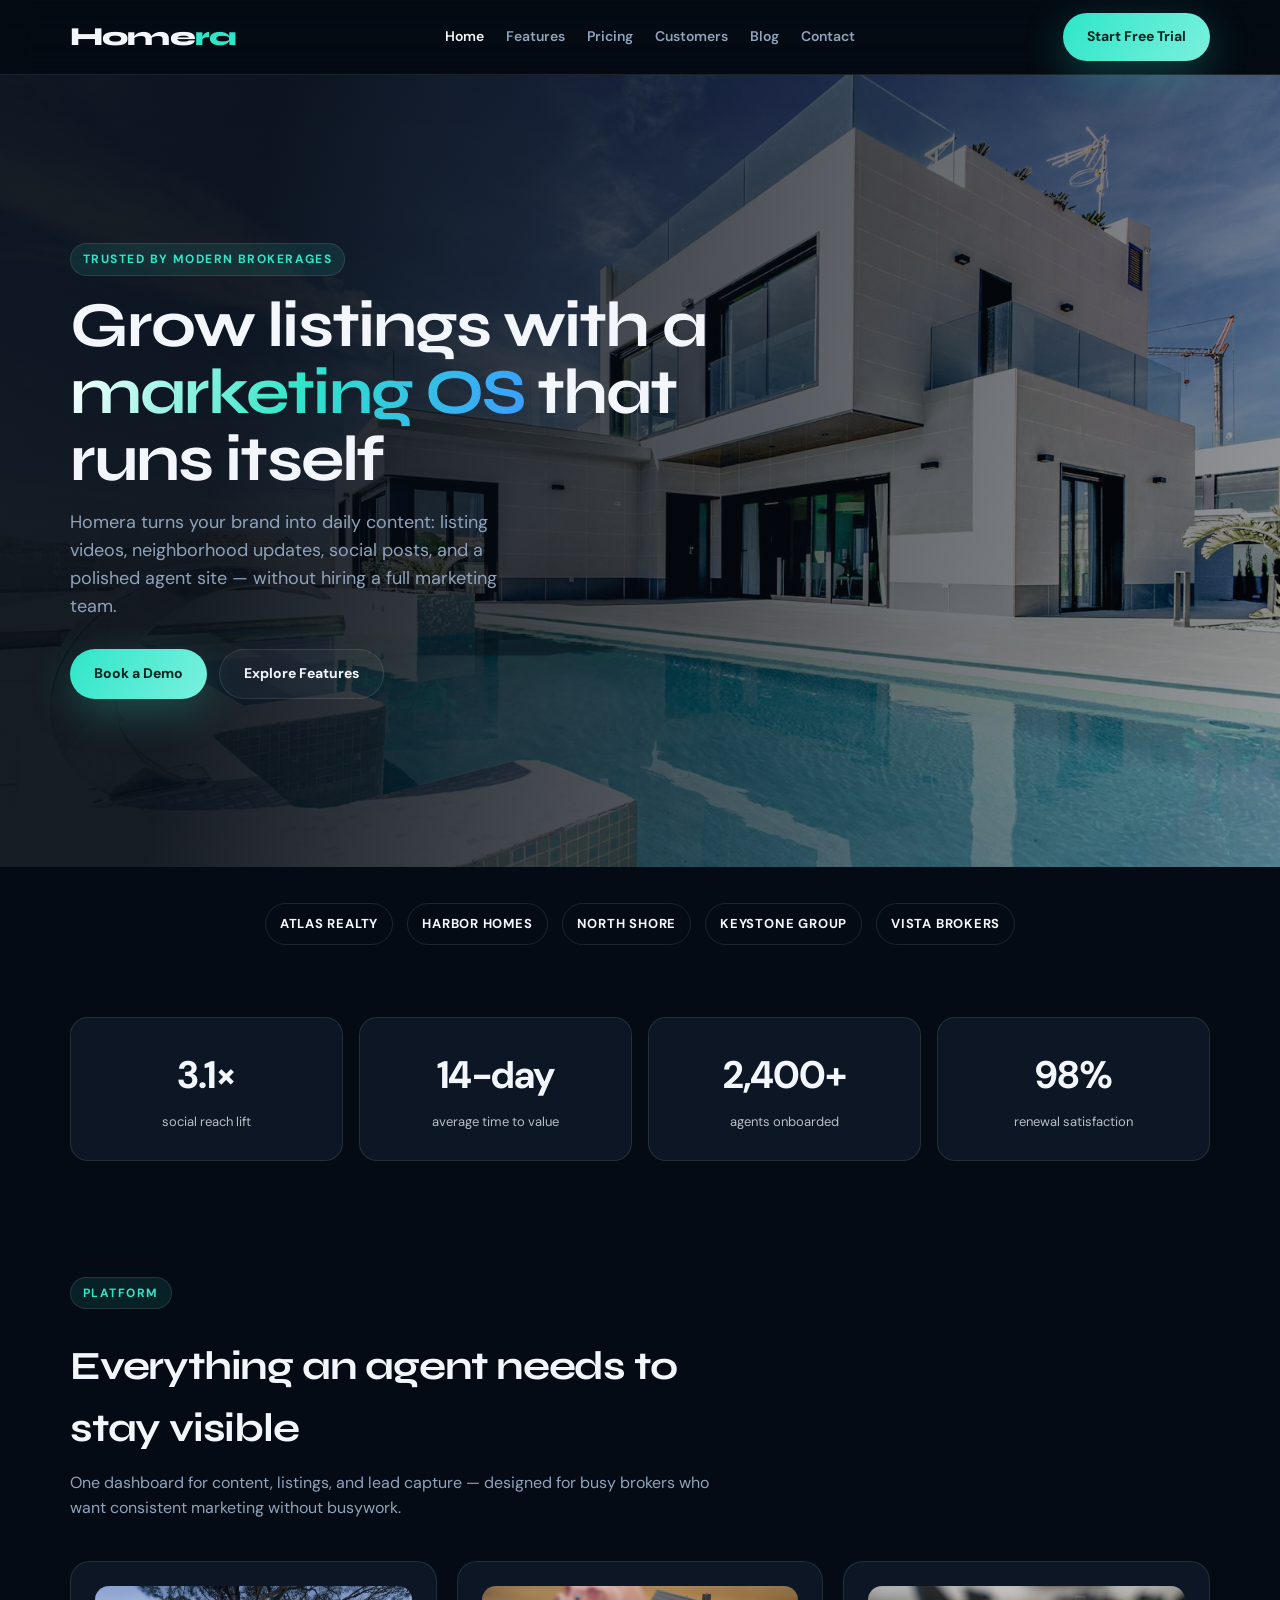
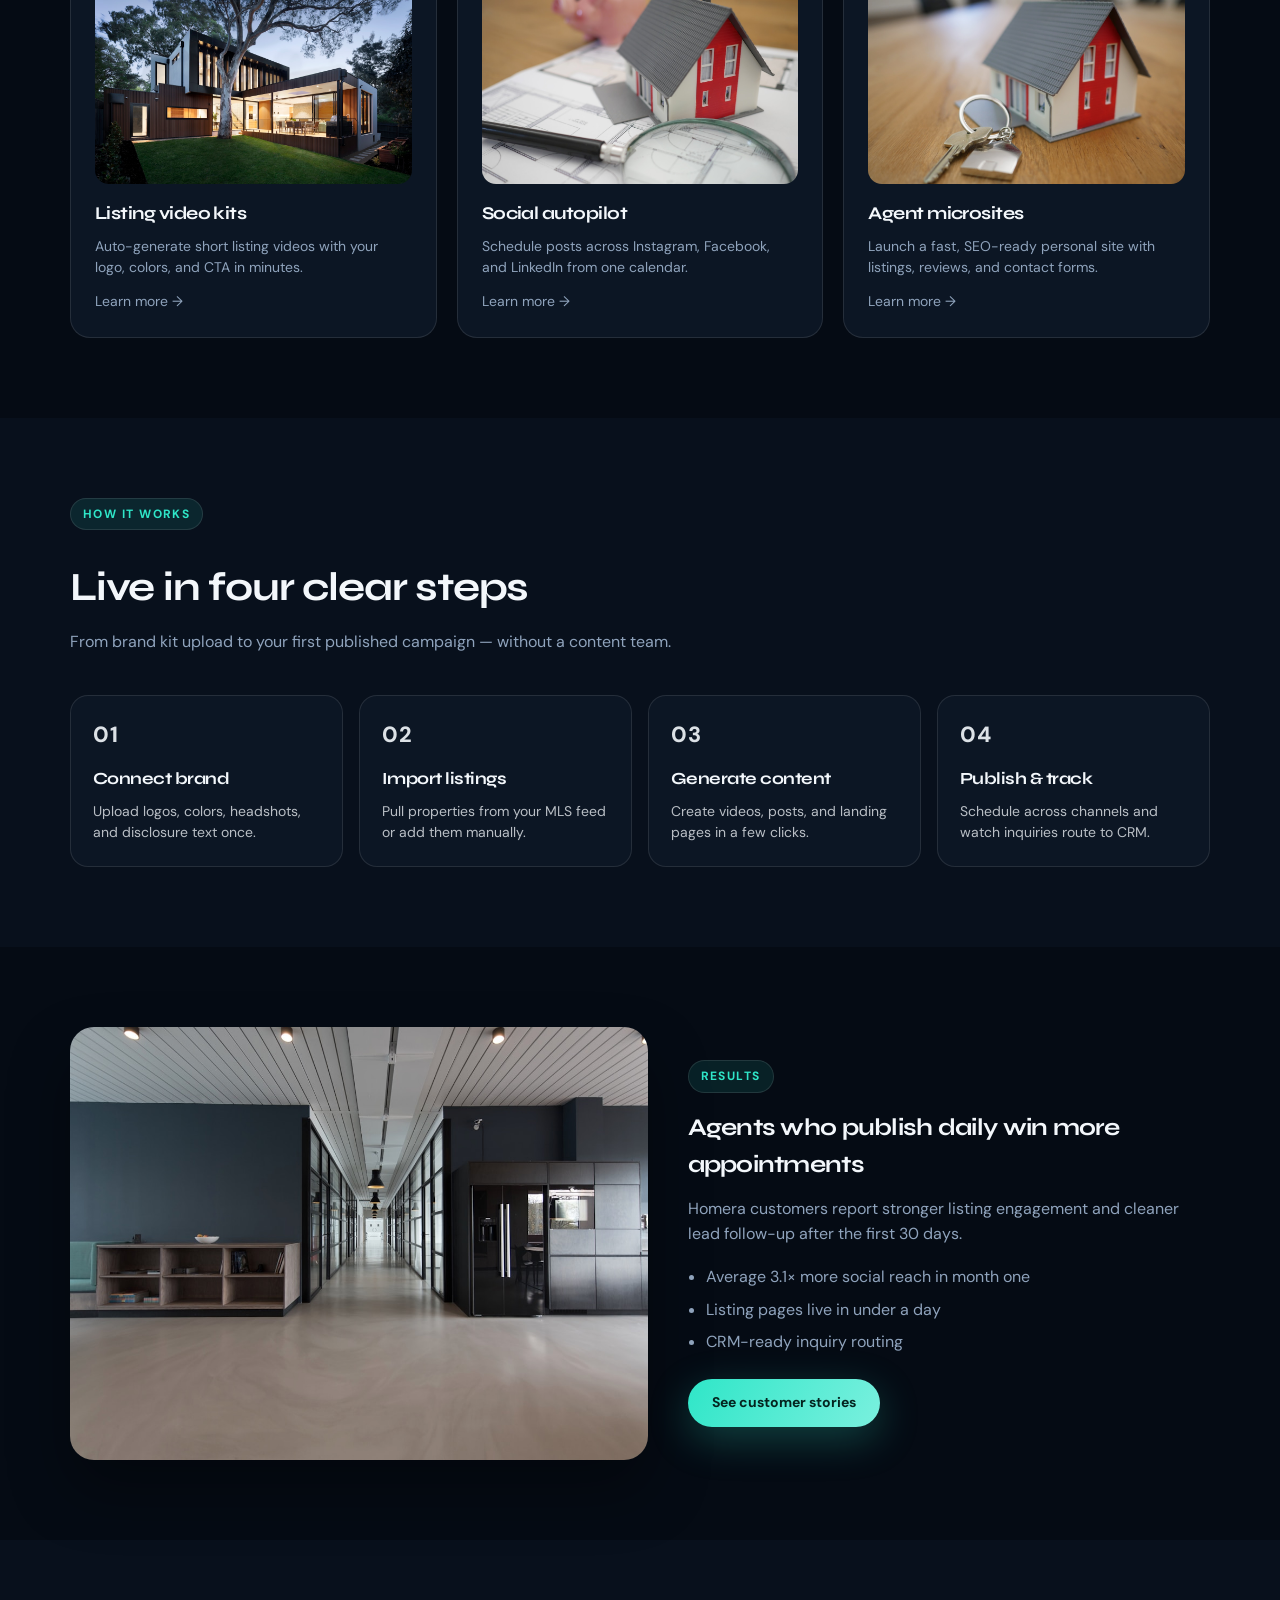
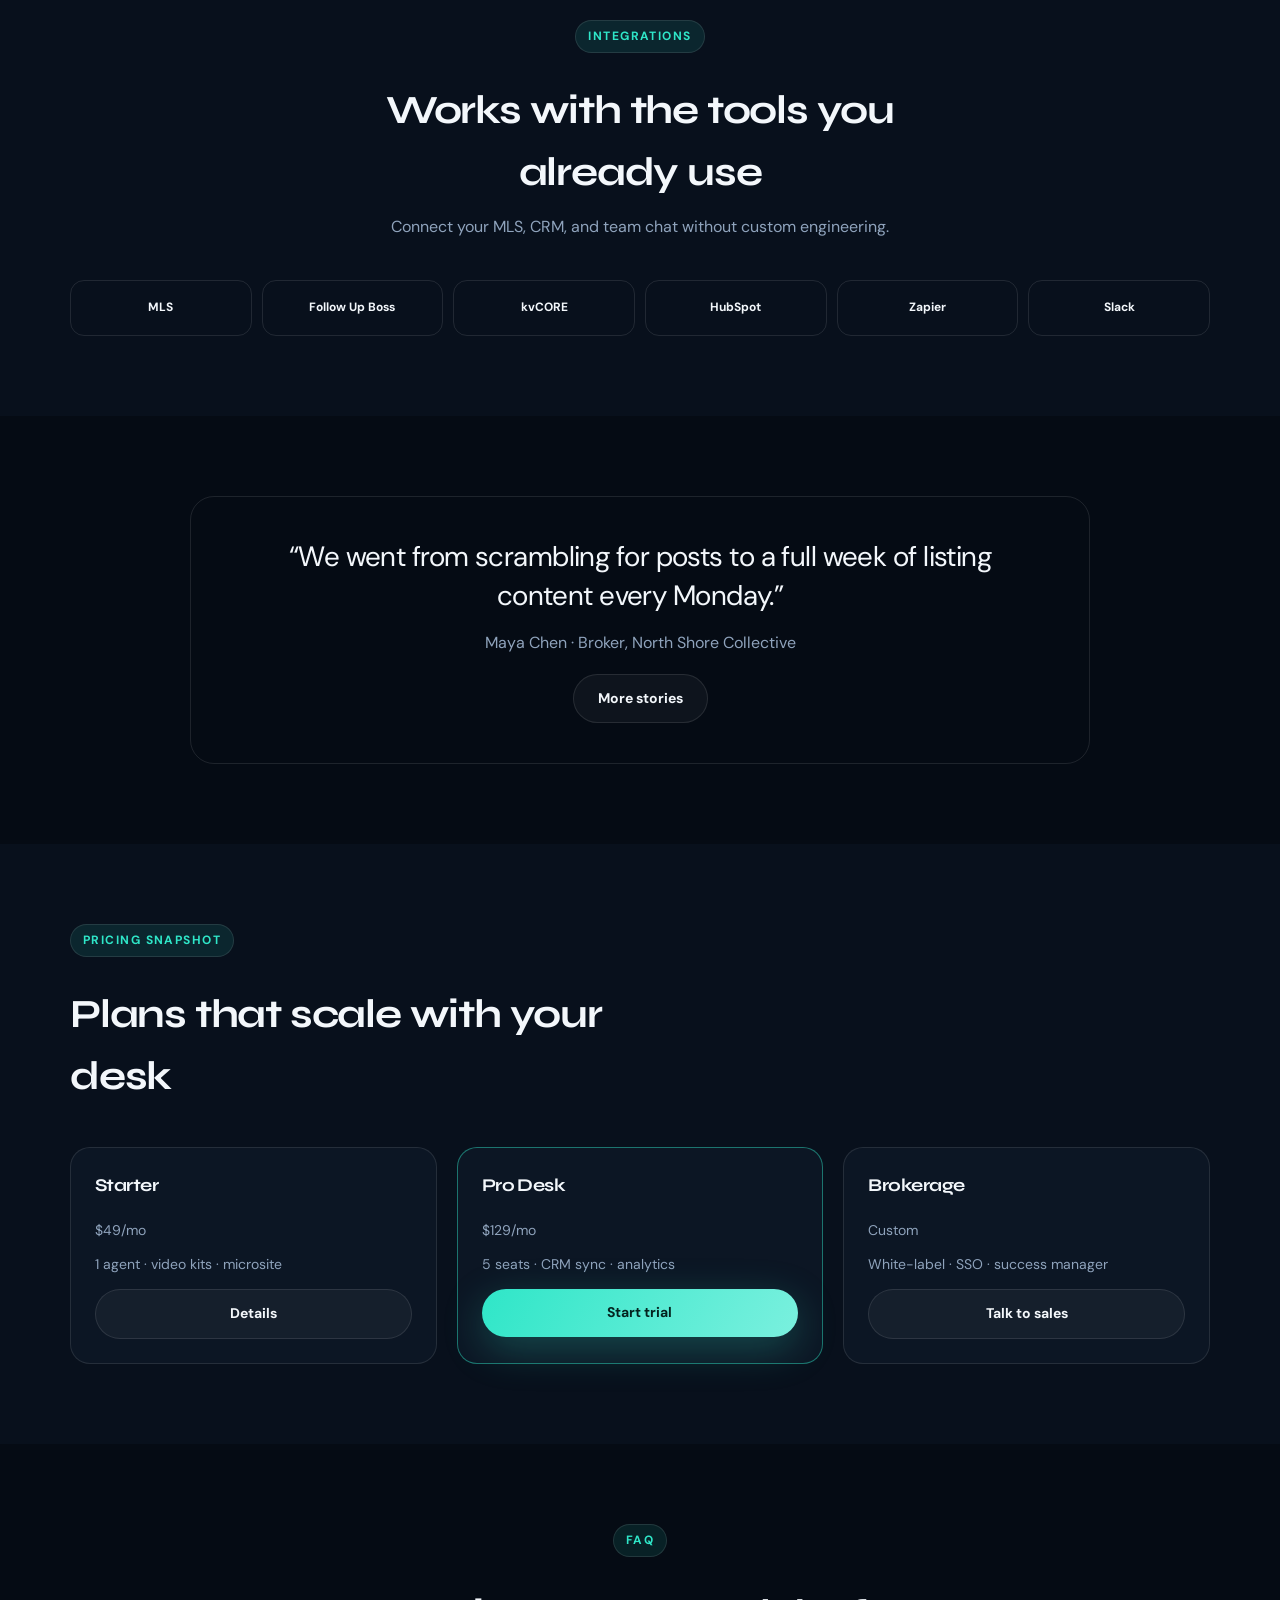
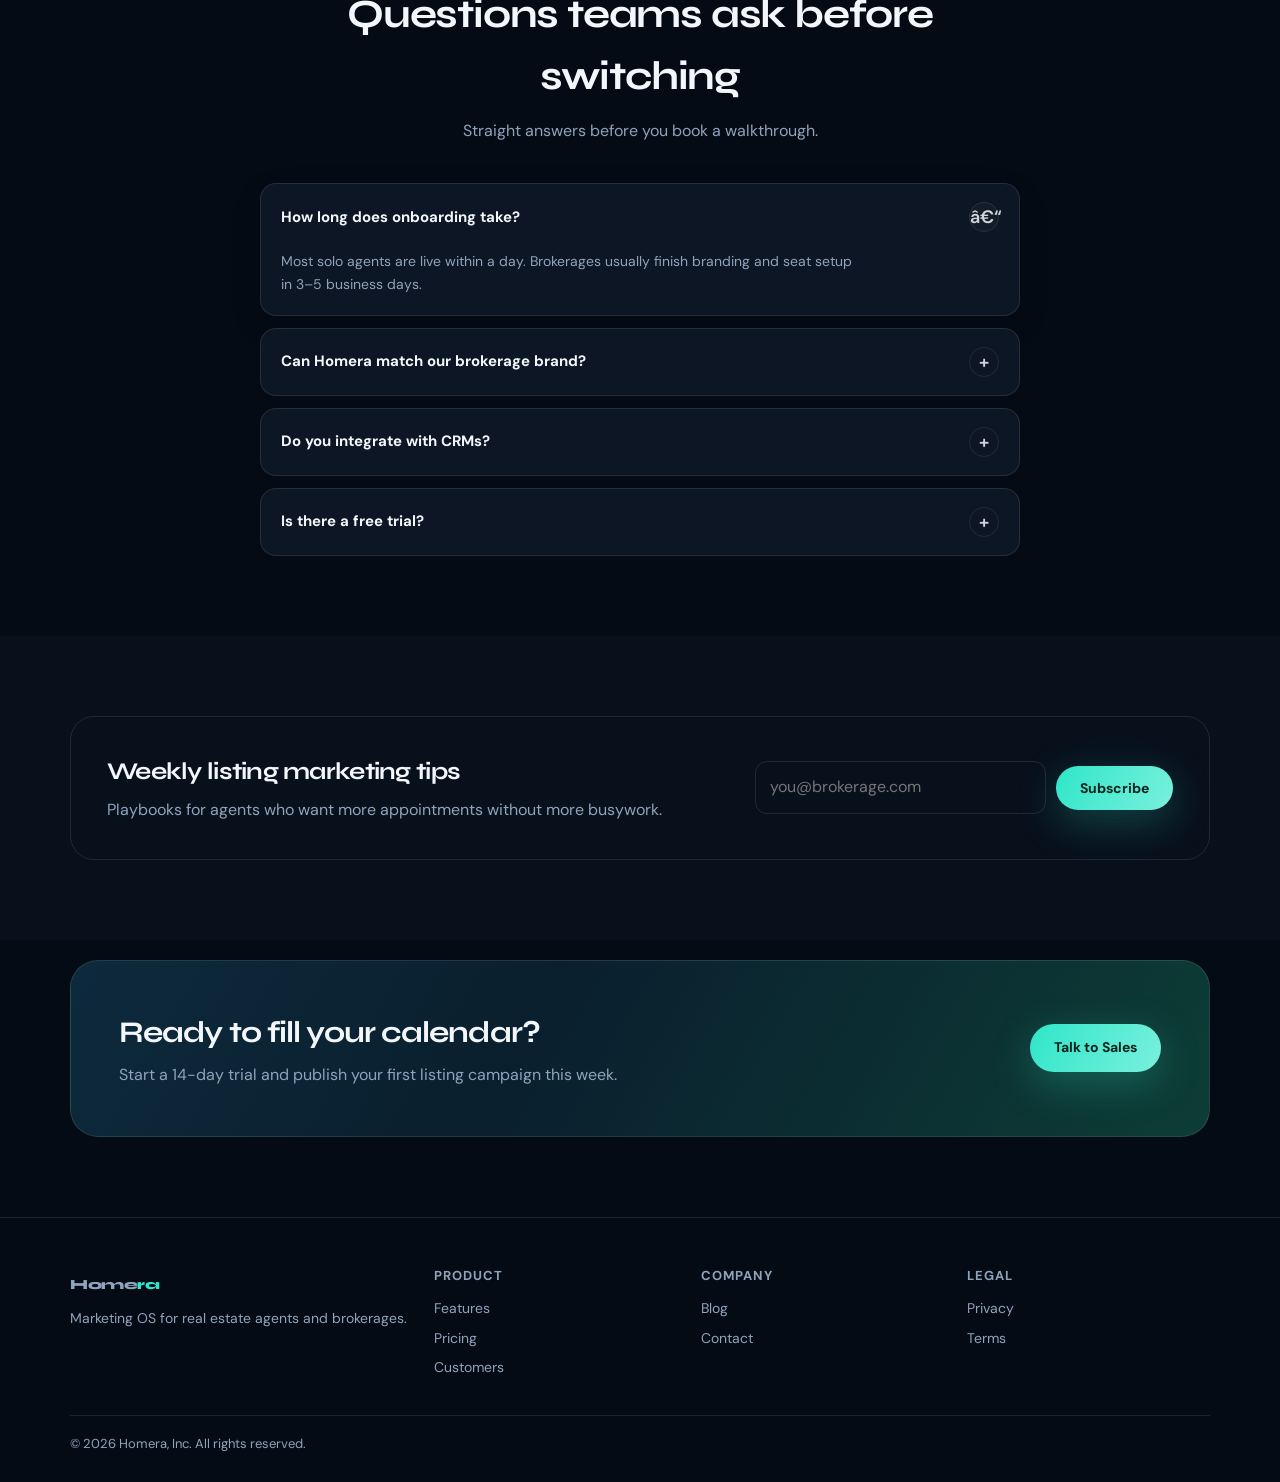
==== commit 6916ac08: "Polish frontend: FAQ accordion, section alignment, tighter spacing." ====
--- a/index.html
+++ b/index.html
@@ -37,7 +37,7 @@
     </div>
   </section>
 
-  <section>
+  <section class="section-tight">
     <div class="wrap">
       <div class="logos-row reveal">
         <span>Atlas Realty</span><span>Harbor Homes</span><span>North Shore</span><span>Keystone Group</span><span>Vista Brokers</span>
@@ -45,7 +45,7 @@
     </div>
   </section>
 
-  <section>
+  <section class="section-tight">
     <div class="wrap">
       <div class="stats-strip reveal">
         <div class="stat-box"><b>3.1×</b><span>social reach lift</span></div>
@@ -102,7 +102,7 @@
 
   <section style="background:#08101c">
     <div class="wrap">
-      <div class="section-head reveal"><span class="eyebrow">Integrations</span><h2>Works with the tools you already use</h2></div>
+      <div class="section-head center reveal"><span class="eyebrow">Integrations</span><h2>Works with the tools you already use</h2><p>Connect your MLS, CRM, and team chat without custom engineering.</p></div>
       <div class="integrations reveal">
         <div>MLS</div><div>Follow Up Boss</div><div>kvCORE</div><div>HubSpot</div><div>Zapier</div><div>Slack</div>
       </div>
@@ -132,7 +132,7 @@
 
   <section>
     <div class="wrap">
-      <div class="section-head reveal"><span class="eyebrow">FAQ</span><h2>Questions teams ask before switching</h2></div>
+      <div class="section-head center reveal"><span class="eyebrow">FAQ</span><h2>Questions teams ask before switching</h2><p>Straight answers before you book a walkthrough.</p></div>
       <div class="faq reveal">
         <details open><summary>How long does onboarding take?</summary><p>Most solo agents are live within a day. Brokerages usually finish branding and seat setup in 3–5 business days.</p></details>
         <details><summary>Can Homera match our brokerage brand?</summary><p>Yes. Upload logos, colors, fonts, and disclaimers once — every video, post, and microsite stays on-brand.</p></details>
--- a/styles.css
+++ b/styles.css
@@ -1,4 +1,4 @@
-/* Homera — shared styles */
+﻿/* Homera â€” shared styles */
 :root {
   --bg: #050b14; --card: #0c1624; --text: #f3f7fb; --muted: #8fa3bc;
   --accent: #2fe6c8; --blue: #3b9cff; --line: rgba(255,255,255,.1);
@@ -173,3 +173,184 @@
   .process{grid-template-columns:1fr}
 }
 
+/* ==== frontend polish: alignment, FAQ, sections ==== */
+.section-tight { padding: 36px 0 !important; }
+.section-head { max-width: 640px; }
+.section-head.center { text-align: center; margin-left: auto; margin-right: auto; }
+.section-head.center + .stats-strip,
+.section-head.center + .process,
+.section-head.center + .grid-3,
+.section-head.center + .faq,
+.section-head.center + .integrations { }
+
+.grid-3 > .card,
+.grid > .product,
+.grid > .card {
+  height: 100%;
+  display: flex;
+  flex-direction: column;
+}
+.card p:last-child { margin-top: auto; }
+
+/* FAQ â€” professional accordion */
+.faq {
+  max-width: 760px;
+  margin: 0 auto;
+  display: grid;
+  gap: 12px;
+}
+.faq details {
+  border: 1px solid var(--line, rgba(255,255,255,.12));
+  border-radius: 16px;
+  padding: 0;
+  margin: 0;
+  background: var(--card, rgba(255,255,255,.04));
+  overflow: hidden;
+  transition: border-color .25s, box-shadow .25s, transform .25s;
+}
+.faq details:hover {
+  border-color: rgba(127,127,127,.35);
+}
+.faq details[open] {
+  box-shadow: 0 12px 36px rgba(0,0,0,.08);
+}
+.faq summary {
+  cursor: pointer;
+  font-weight: 700;
+  list-style: none;
+  display: flex;
+  align-items: center;
+  justify-content: space-between;
+  gap: 16px;
+  padding: 18px 20px;
+  line-height: 1.35;
+  font-size: 15px;
+}
+.faq summary::-webkit-details-marker { display: none; }
+.faq summary::after {
+  content: "+";
+  flex: 0 0 auto;
+  width: 28px;
+  height: 28px;
+  border-radius: 50%;
+  display: grid;
+  place-items: center;
+  font-size: 18px;
+  font-weight: 600;
+  line-height: 1;
+  border: 1px solid var(--line, rgba(127,127,127,.25));
+  opacity: .85;
+  transition: transform .25s, background .25s;
+}
+.faq details[open] summary::after {
+  content: "â€“";
+  transform: none;
+  background: rgba(127,127,127,.08);
+}
+.faq details p {
+  margin: 0;
+  padding: 0 20px 18px;
+  color: var(--muted, #6b7280);
+  font-size: 14px;
+  line-height: 1.65;
+  max-width: 62ch;
+}
+
+/* Process polish */
+.process {
+  align-items: stretch;
+}
+.process .step {
+  height: 100%;
+  display: flex;
+  flex-direction: column;
+}
+.process .step::before {
+  font-variant-numeric: tabular-nums;
+  letter-spacing: .04em;
+  margin-bottom: 14px;
+}
+
+/* Stats / logos alignment */
+.stats-strip {
+  align-items: stretch;
+}
+.stat-box {
+  display: flex;
+  flex-direction: column;
+  justify-content: center;
+  min-height: 120px;
+}
+.logos-row {
+  gap: 12px 14px;
+  justify-content: center;
+}
+
+/* Newsletter / CTA alignment */
+.newsletter {
+  align-items: center;
+}
+.newsletter form {
+  width: 100%;
+  align-items: center;
+}
+.newsletter input {
+  min-height: 48px;
+}
+.cta-band {
+  align-items: center;
+}
+
+/* Contact form should fill grid column */
+.contact-grid .form {
+  max-width: none;
+  width: 100%;
+}
+.form-row {
+  align-items: start;
+}
+.form label {
+  display: block;
+  margin-bottom: 6px;
+}
+.form input[type="checkbox"] {
+  width: auto;
+  display: inline-block;
+  vertical-align: middle;
+}
+
+/* Quote band */
+.quote-band {
+  max-width: 900px;
+  margin-left: auto;
+  margin-right: auto;
+}
+
+/* Integrations wrap nicely */
+.integrations {
+  align-items: stretch;
+}
+.integrations div {
+  display: grid;
+  place-items: center;
+  min-height: 56px;
+}
+
+@media (max-width: 900px) {
+  .stats-strip { grid-template-columns: 1fr 1fr !important; }
+  .process { grid-template-columns: 1fr !important; }
+  .integrations { grid-template-columns: repeat(3, 1fr) !important; }
+  .newsletter, .contact-grid, .form-row { grid-template-columns: 1fr !important; }
+  .faq summary { font-size: 14px; padding: 16px; }
+  .faq details p { padding: 0 16px 16px; }
+  .section-tight { padding: 28px 0 !important; }
+}
+
+.check-row label{display:flex;align-items:flex-start;gap:10px;font-weight:600;line-height:1.45;cursor:pointer}
+.check-row input{margin-top:3px}
+.nav{flex-wrap:wrap}
+.nav .btn{white-space:nowrap}
+@media(max-width:1100px){
+  .nav-links{gap:14px;font-size:13px}
+}
+
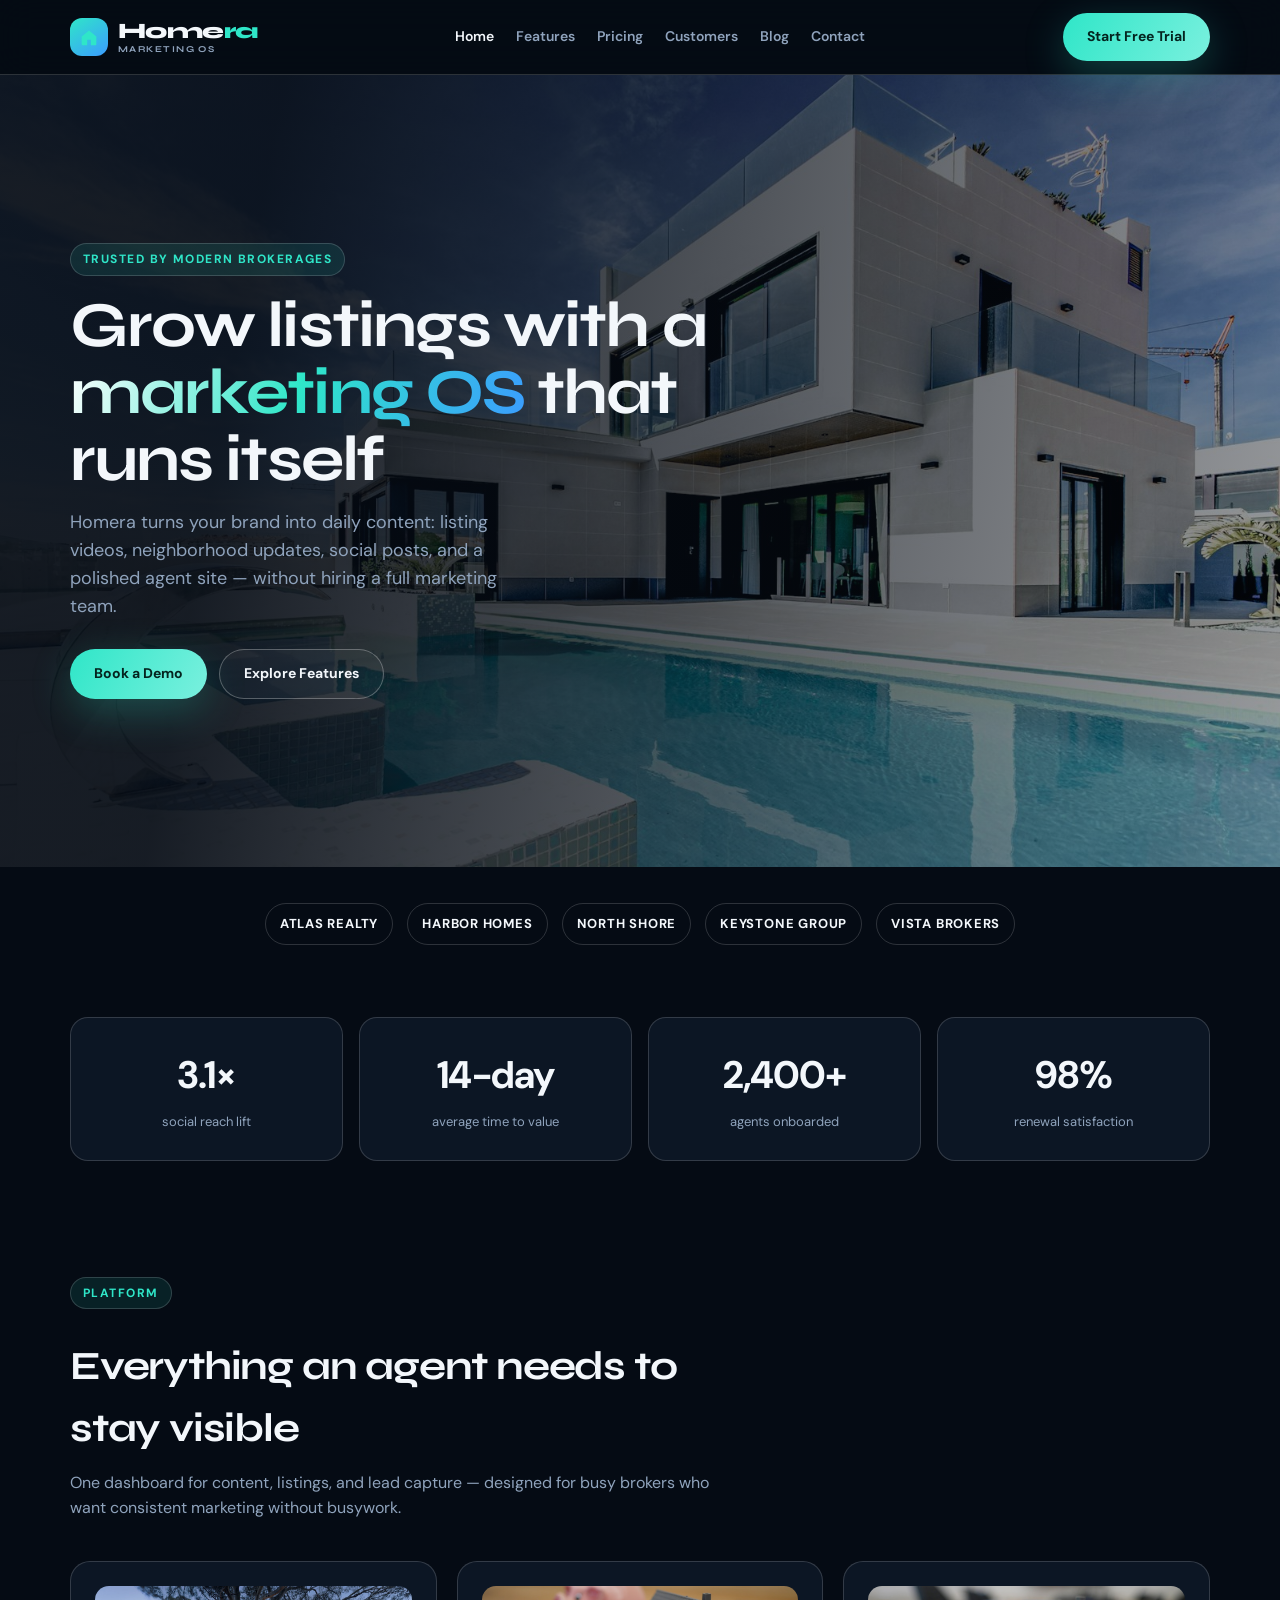
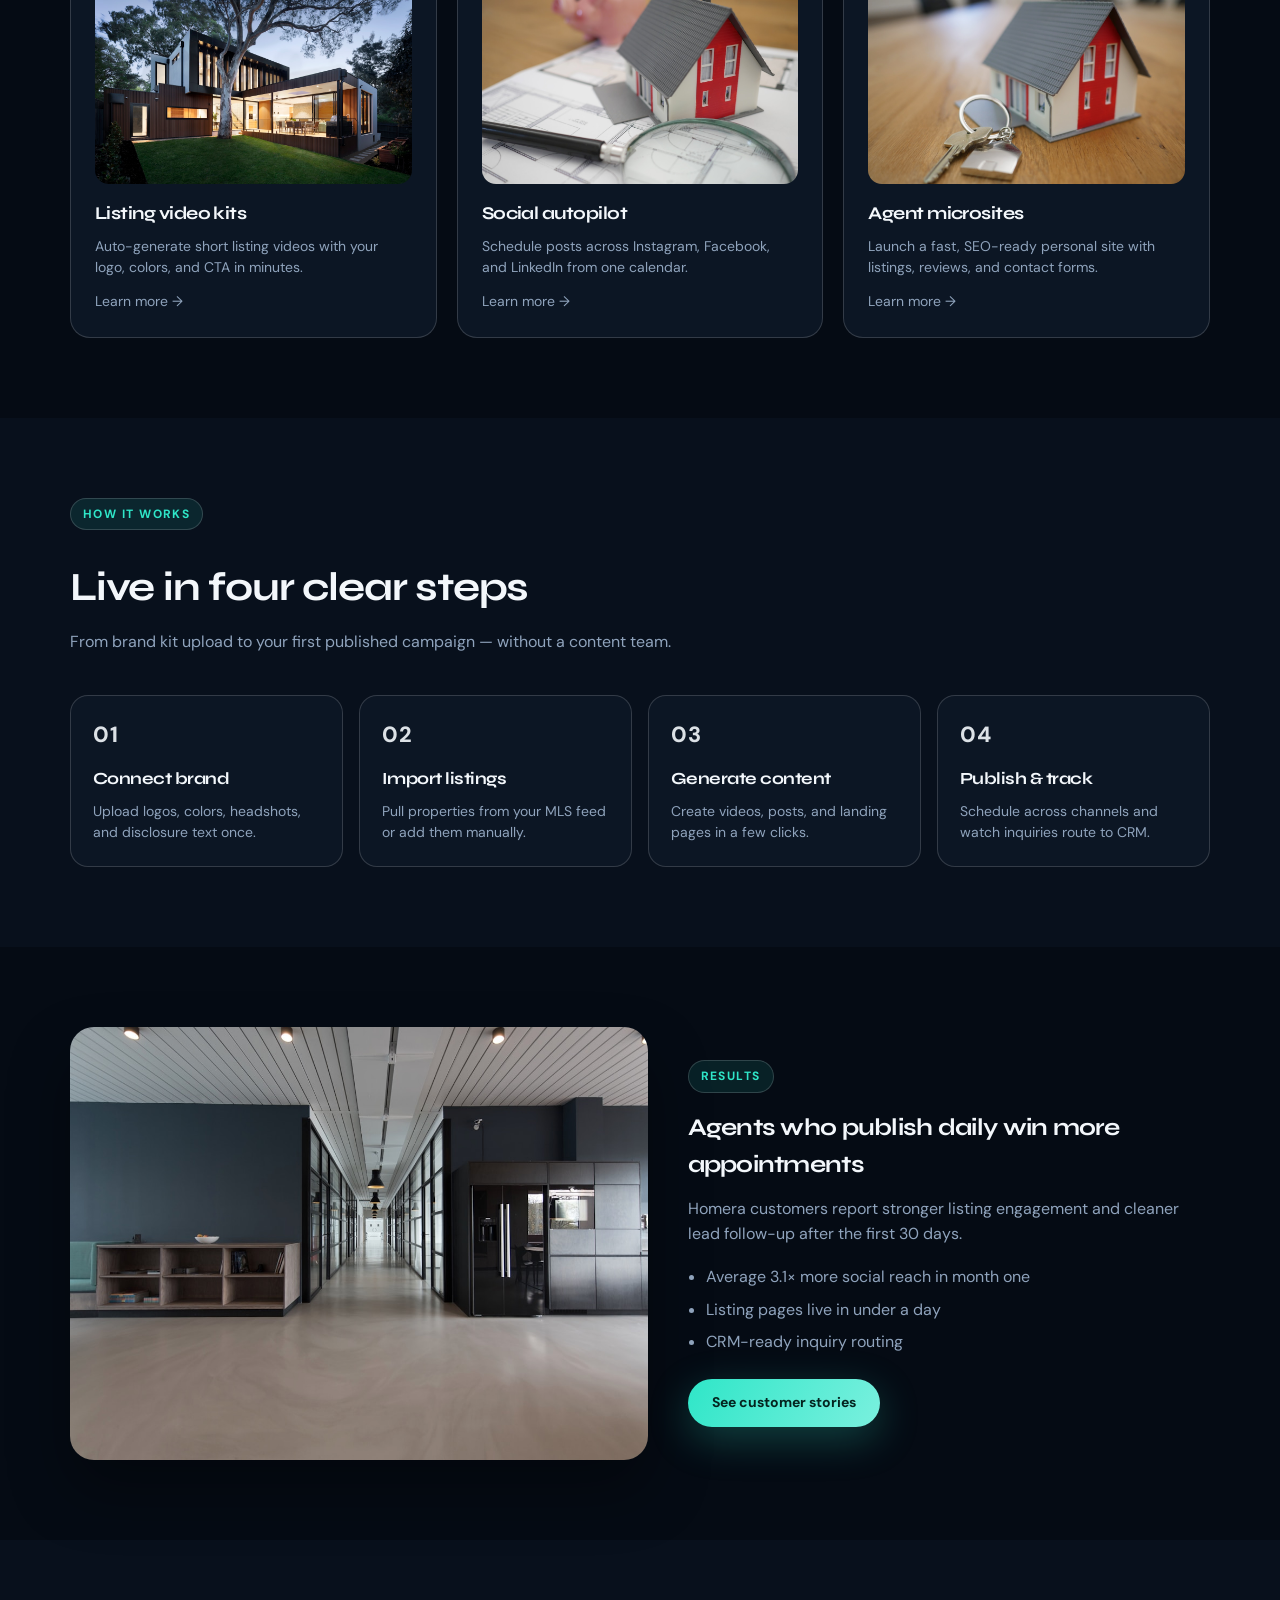
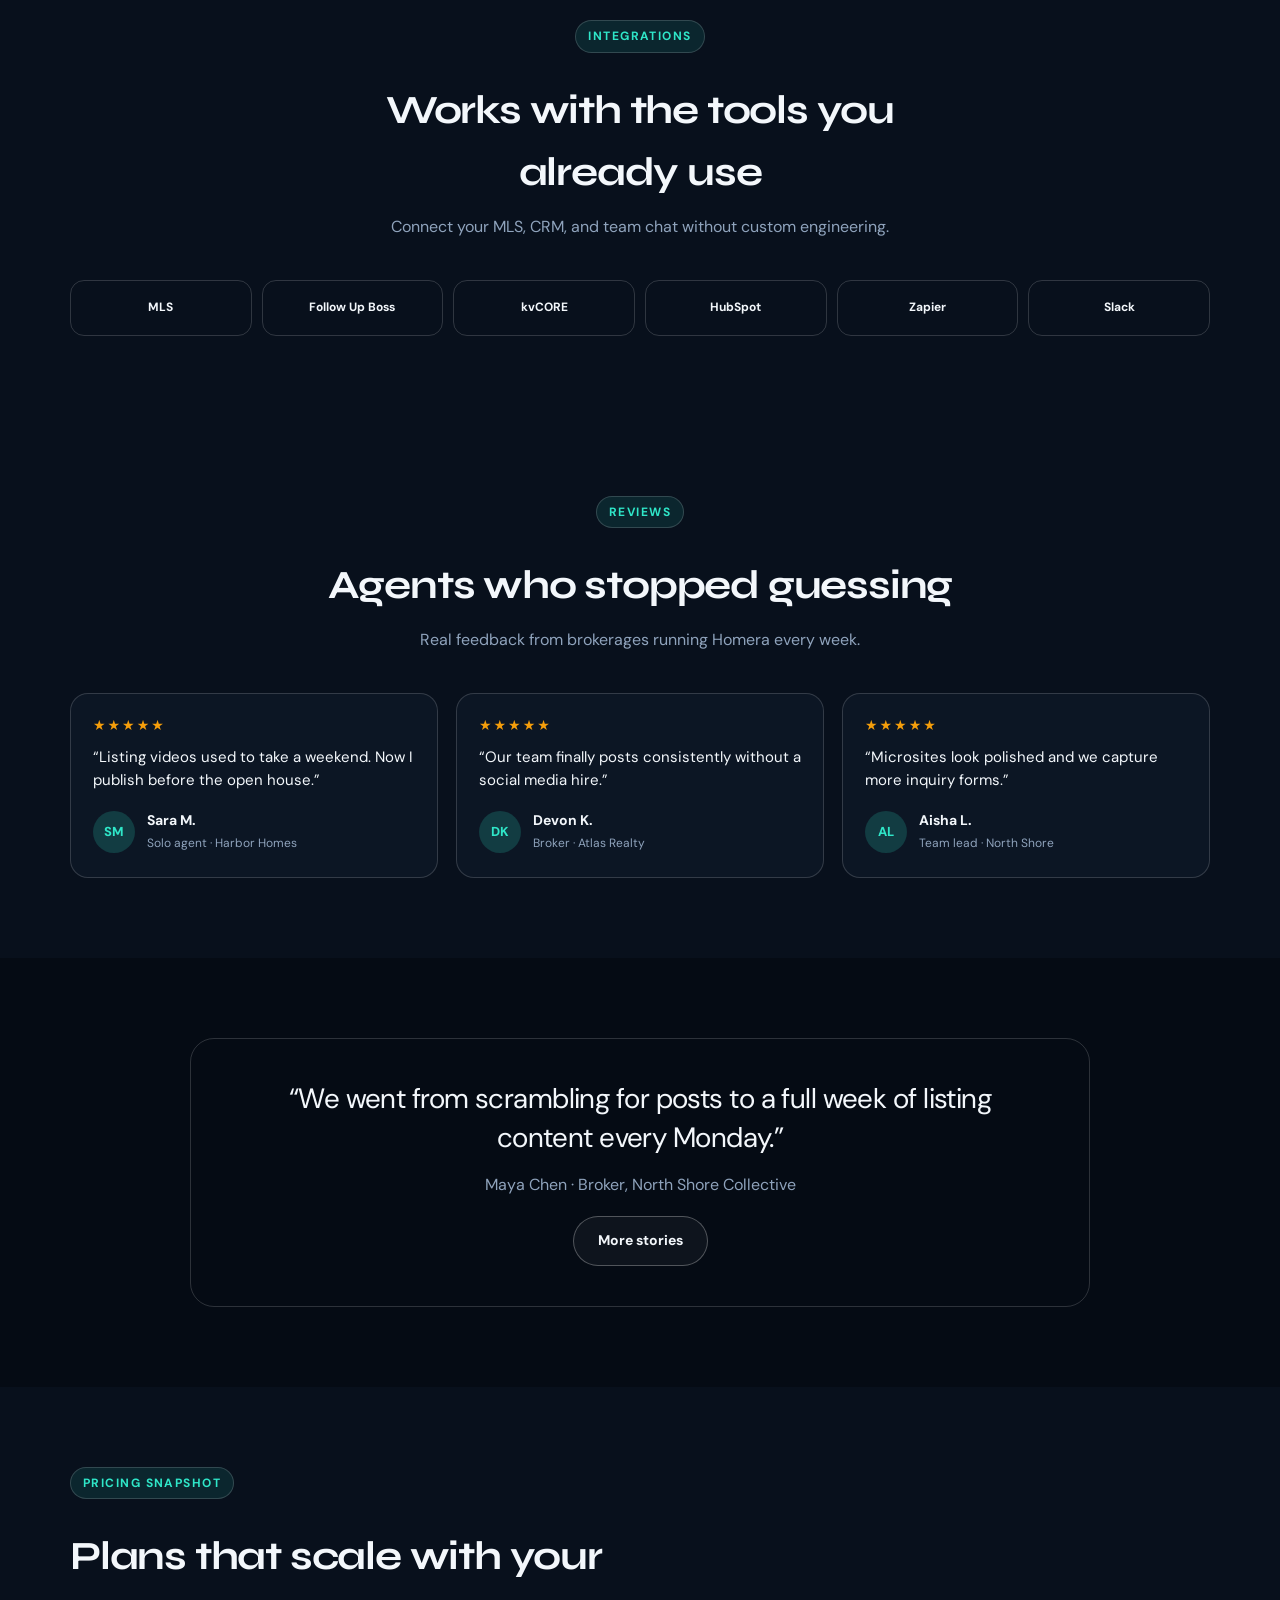
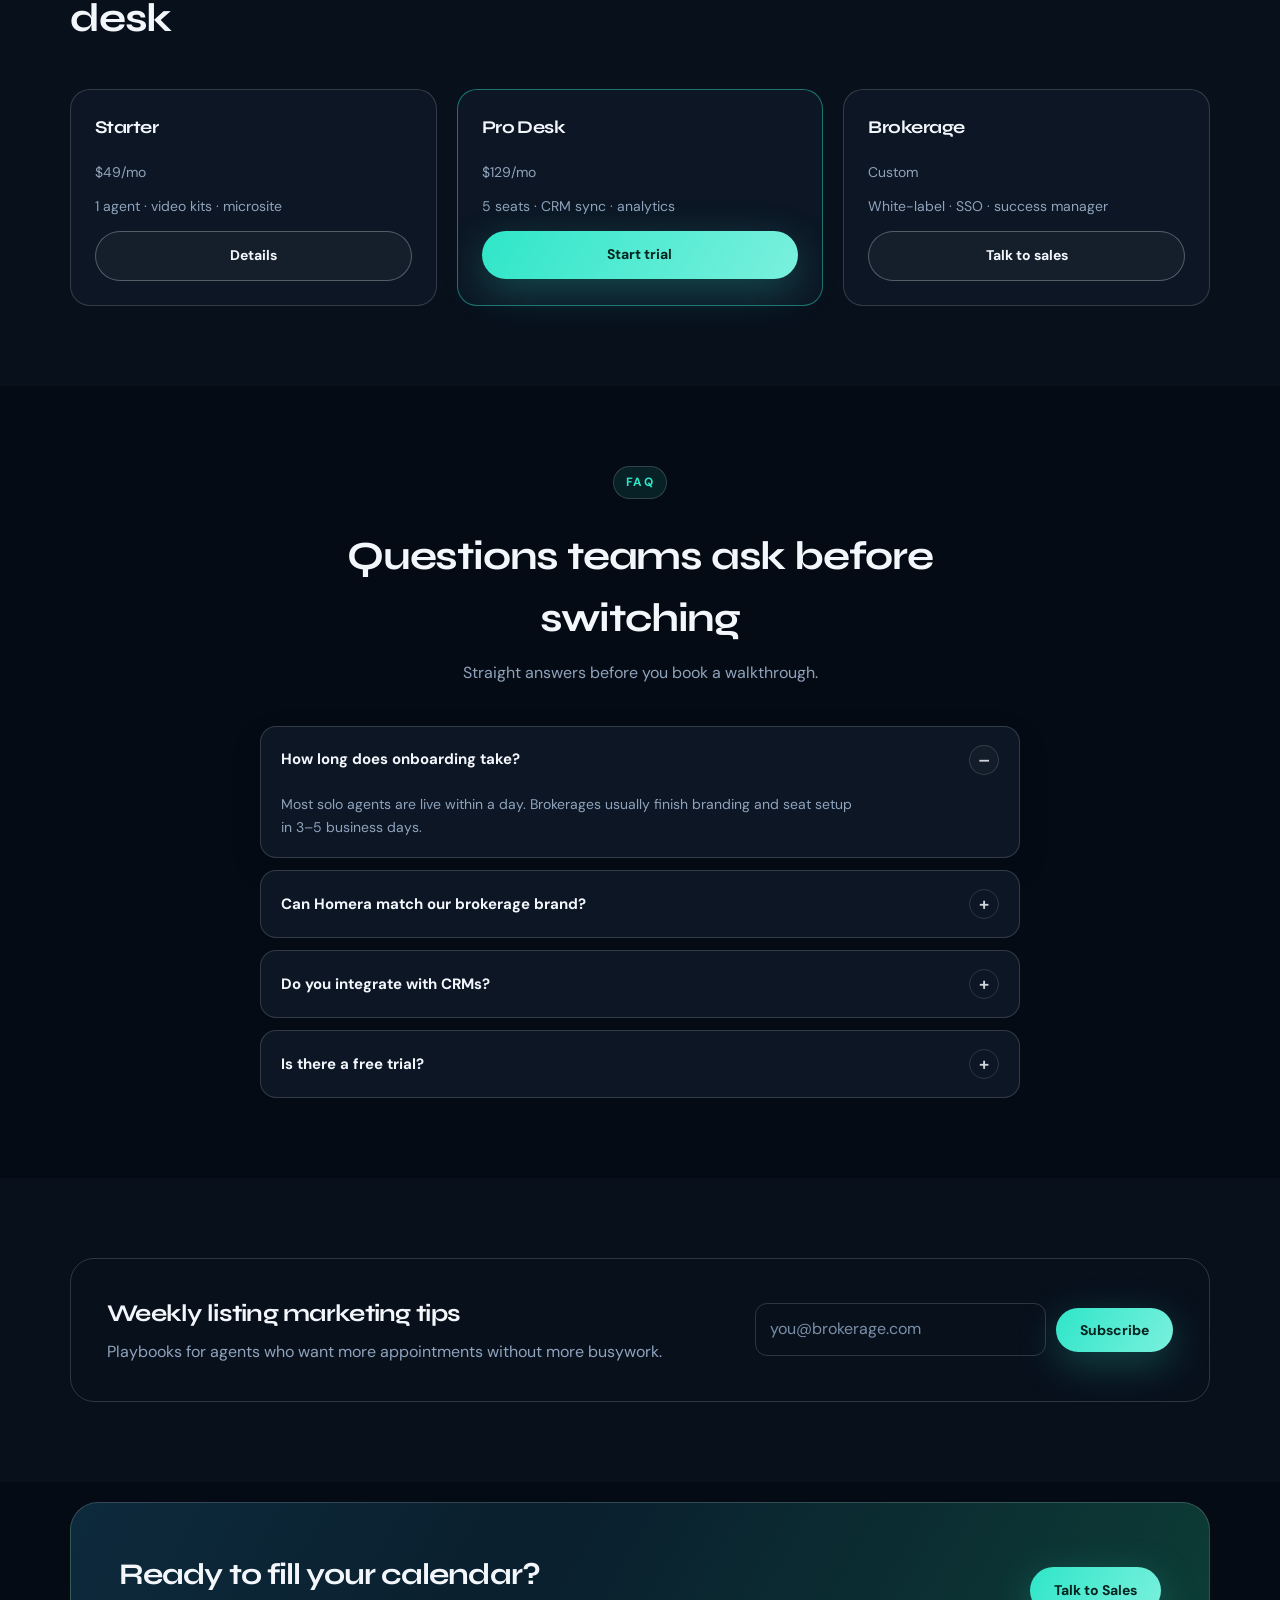
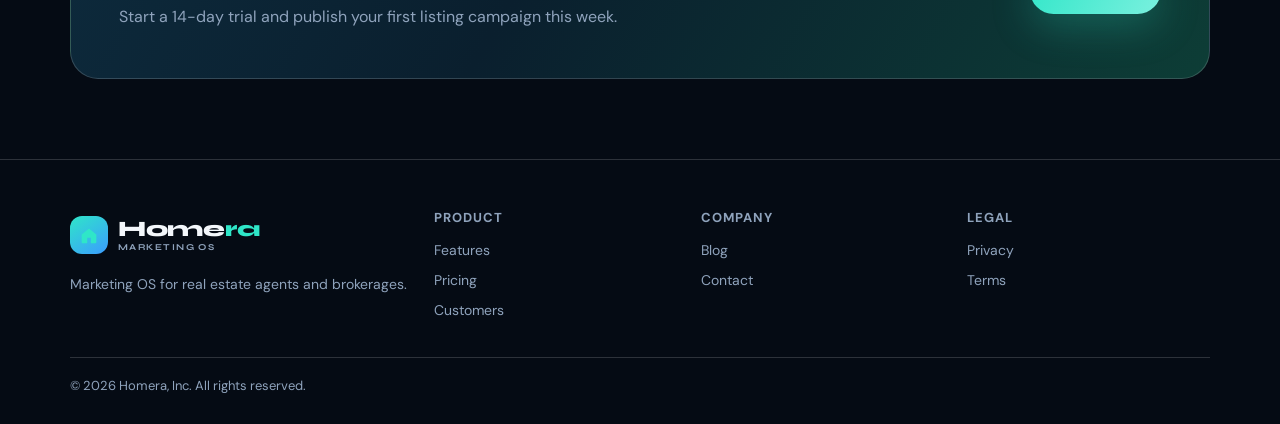
==== commit 6b37c780: "Add brand mark logos and customer reviews sections." ====
--- a/index.html
+++ b/index.html
@@ -11,7 +11,7 @@
 <body>
   <header>
     <div class="wrap nav">
-      <a class="logo" href="index.html">Home<span>ra</span></a>
+      <a class="logo" href="index.html"><span class="logo-mark" aria-hidden="true"><svg viewBox="0 0 24 24" fill="none"><path d="M4 11.5L12 5l8 6.5V20a1 1 0 0 1-1 1h-5v-6H10v6H5a1 1 0 0 1-1-1v-8.5z" fill="currentColor"/></svg></span><span class="logo-text"><span class="word">Home<span class="accent">ra</span></span><span class="tag">Marketing OS</span></span></a>
       <button class="nav-toggle" id="navToggle" aria-label="Menu">☰</button>
       <nav class="nav-links" id="navLinks">
         <a class="active" href="index.html">Home</a>
@@ -109,7 +109,9 @@
     </div>
   </section>
 
-  <section>
+  <section class="reviews-section" style="background:#08101c"><div class="wrap"><div class="section-head center reveal"><span class="eyebrow">Reviews</span><h2>Agents who stopped guessing</h2><p class="muted">Real feedback from brokerages running Homera every week.</p></div><div class="reviews-grid reveal"><article class="review-card"><div class="review-stars">★★★★★</div><p>“Listing videos used to take a weekend. Now I publish before the open house.”</p><div class="review-author"><span class="review-avatar">SM</span><div><strong>Sara M.</strong><span class="muted">Solo agent · Harbor Homes</span></div></div></article><article class="review-card"><div class="review-stars">★★★★★</div><p>“Our team finally posts consistently without a social media hire.”</p><div class="review-author"><span class="review-avatar">DK</span><div><strong>Devon K.</strong><span class="muted">Broker · Atlas Realty</span></div></div></article><article class="review-card"><div class="review-stars">★★★★★</div><p>“Microsites look polished and we capture more inquiry forms.”</p><div class="review-author"><span class="review-avatar">AL</span><div><strong>Aisha L.</strong><span class="muted">Team lead · North Shore</span></div></div></article></div></div></section>
+
+<section>
     <div class="wrap">
       <div class="quote-band reveal">
         <blockquote>“We went from scrambling for posts to a full week of listing content every Monday.”</blockquote>
@@ -172,7 +174,7 @@
     <div class="wrap">
       <div class="footer-grid">
         <div>
-          <a class="logo" href="index.html">Home<span>ra</span></a>
+          <a class="logo" href="index.html"><span class="logo-mark" aria-hidden="true"><svg viewBox="0 0 24 24" fill="none"><path d="M4 11.5L12 5l8 6.5V20a1 1 0 0 1-1 1h-5v-6H10v6H5a1 1 0 0 1-1-1v-8.5z" fill="currentColor"/></svg></span><span class="logo-text"><span class="word">Home<span class="accent">ra</span></span><span class="tag">Marketing OS</span></span></a>
           <p class="muted" style="margin-top:12px;font-size:14px">Marketing OS for real estate agents and brokerages.</p>
         </div>
         <div><h4>Product</h4><a href="features.html">Features</a><a href="pricing.html">Pricing</a><a href="customers.html">Customers</a></div>
--- a/styles.css
+++ b/styles.css
@@ -243,7 +243,7 @@
   transition: transform .25s, background .25s;
 }
 .faq details[open] summary::after {
-  content: "â€“";
+  content: "–";
   transform: none;
   background: rgba(127,127,127,.08);
 }
@@ -354,3 +354,208 @@
   .nav-links{gap:14px;font-size:13px}
 }
 
+/* ---- UX readability / contrast / interaction fixes ---- */
+/* ---- UX readability / contrast / interaction fixes ---- */
+.stat-box span,
+.process .step p,
+.logos-row,
+.contact-card p {
+  opacity: 1 !important;
+}
+.stat-box span,
+.process .step p {
+  color: var(--muted) !important;
+}
+.faq details[open] summary::after {
+  content: "–" !important;
+}
+.btn {
+  transition: transform .35s var(--ease), background .25s ease, border-color .25s ease, box-shadow .25s ease, filter .25s ease !important;
+}
+input::placeholder,
+textarea::placeholder {
+  opacity: 1;
+  color: #6b7f96;
+}
+.footer-grid a:hover {
+  color: var(--ink, var(--text, #111));
+}
+.product.is-hidden,
+[data-product].is-hidden {
+  display: none !important;
+}
+.filter-panel {
+  display: none;
+  padding: 8px 0 12px;
+  border-bottom: 1px solid var(--line, #e5e5e5);
+}
+.filter-group.open .filter-panel { display: block; }
+.filter-group.open > button span { transform: rotate(45deg); display: inline-block; }
+.filter-panel label {
+  display: flex;
+  align-items: center;
+  gap: 8px;
+  padding: 6px 0;
+  font-size: 13px;
+  font-weight: 500;
+  cursor: pointer;
+  color: var(--muted, #525252);
+}
+.filter-chip-row { display: flex; flex-wrap: wrap; gap: 8px; margin: 10px 0 16px; }
+.filter-chip {
+  border: 1px solid var(--line, #e5e5e5);
+  background: #fff;
+  border-radius: 999px;
+  padding: 7px 12px;
+  font: inherit;
+  font-size: 12px;
+  font-weight: 700;
+  cursor: pointer;
+}
+.filter-chip.active {
+  background: var(--ink, #171717);
+  color: #fff;
+  border-color: transparent;
+}
+.filter-empty {
+  display: none;
+  color: var(--muted);
+  padding: 20px 0;
+}
+.filter-empty.show { display: block; }
+
+
+/* Homera contrast */
+.btn-ghost {
+  border-color: rgba(255,255,255,.28) !important;
+}
+.btn-ghost:hover {
+  background: rgba(255,255,255,.1) !important;
+  border-color: rgba(47,230,200,.5) !important;
+}
+.btn-primary:hover {
+  filter: brightness(1.08);
+  box-shadow: 0 14px 40px rgba(47,230,200,.35);
+}
+input::placeholder,
+textarea::placeholder {
+  color: #7a8fa8 !important;
+}
+:root { --line: rgba(255,255,255,.16); }
+
+/* ---- Brand logo system ---- */
+/* ---- Brand logo system ---- */
+.logo, a.brand.logo, a.logo.brand {
+  display: inline-flex !important;
+  align-items: center;
+  gap: 10px;
+  text-decoration: none;
+  line-height: 1.1;
+}
+.logo-mark {
+  width: 38px;
+  height: 38px;
+  flex-shrink: 0;
+  display: grid;
+  place-items: center;
+  border-radius: 11px;
+  position: relative;
+}
+.logo-mark svg {
+  width: 22px;
+  height: 22px;
+  display: block;
+}
+.logo-text {
+  display: flex;
+  flex-direction: column;
+  align-items: flex-start;
+  font-weight: 800;
+  letter-spacing: -.02em;
+}
+.logo-text .word {
+  font-size: 1.05em;
+  line-height: 1;
+}
+.logo-text .tag {
+  font-size: 9px;
+  font-weight: 700;
+  letter-spacing: .16em;
+  text-transform: uppercase;
+  margin-top: 3px;
+  opacity: .72;
+}
+footer .logo, footer a.brand {
+  text-align: left !important;
+}
+
+
+.logo-mark { background: linear-gradient(145deg,#2fe6c8,#3b9cff); color:#04241f; border-radius:12px; }
+.logo-text .word { font-family: Syne, sans-serif; font-size: 22px; color: var(--text, #f3f7fb); }
+.logo-text .accent { color: var(--accent, #2fe6c8); }
+.logo-text .tag { color: var(--muted, #8fa3bc); opacity: 1; }
+.review-avatar { background: rgba(47,230,200,.18); color: #2fe6c8; }
+.review-card { background: #0c1624; }
+
+
+/* ---- Reviews section ---- */
+.reviews-grid {
+  display: grid;
+  grid-template-columns: repeat(3, 1fr);
+  gap: 18px;
+  margin-top: 8px;
+}
+.review-card {
+  padding: 24px 22px;
+  border-radius: 18px;
+  border: 1px solid var(--line, rgba(127,127,127,.2));
+  background: var(--card, var(--panel, #fff));
+  display: flex;
+  flex-direction: column;
+  gap: 14px;
+  height: 100%;
+  transition: transform .35s var(--ease, ease);
+}
+.review-card:hover { transform: translateY(-6px); }
+.review-stars {
+  color: #f59e0b;
+  letter-spacing: 2px;
+  font-size: 14px;
+  line-height: 1;
+}
+.review-card > p {
+  font-size: 15px;
+  line-height: 1.55;
+  flex: 1;
+  margin: 0;
+}
+.review-author {
+  display: flex;
+  align-items: center;
+  gap: 12px;
+  margin-top: 4px;
+}
+.review-avatar {
+  width: 42px;
+  height: 42px;
+  border-radius: 50%;
+  display: grid;
+  place-items: center;
+  font-weight: 800;
+  font-size: 13px;
+  letter-spacing: .02em;
+  flex-shrink: 0;
+}
+.review-author strong {
+  display: block;
+  font-size: 14px;
+}
+.review-author .muted,
+.review-author span:last-child {
+  display: block;
+  font-size: 12px;
+  margin-top: 2px;
+}
+@media (max-width: 900px) {
+  .reviews-grid { grid-template-columns: 1fr !important; }
+}
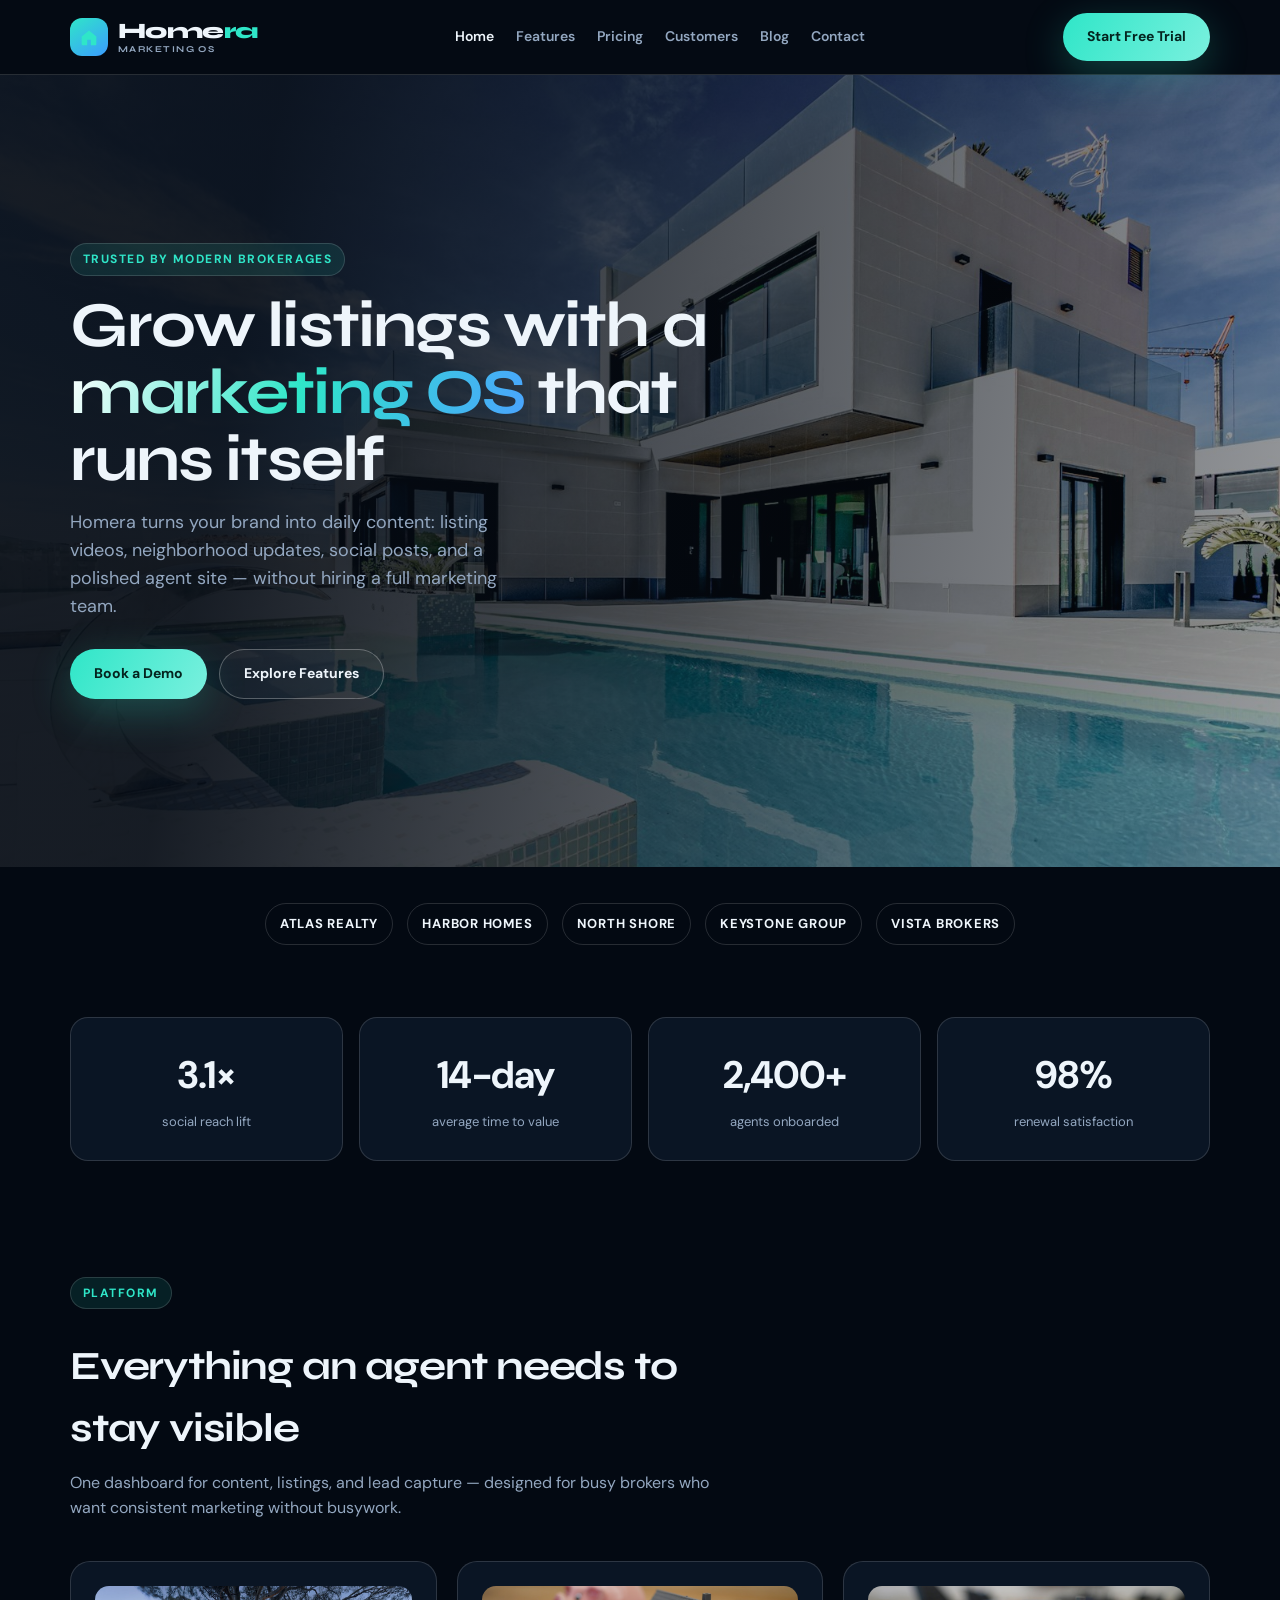
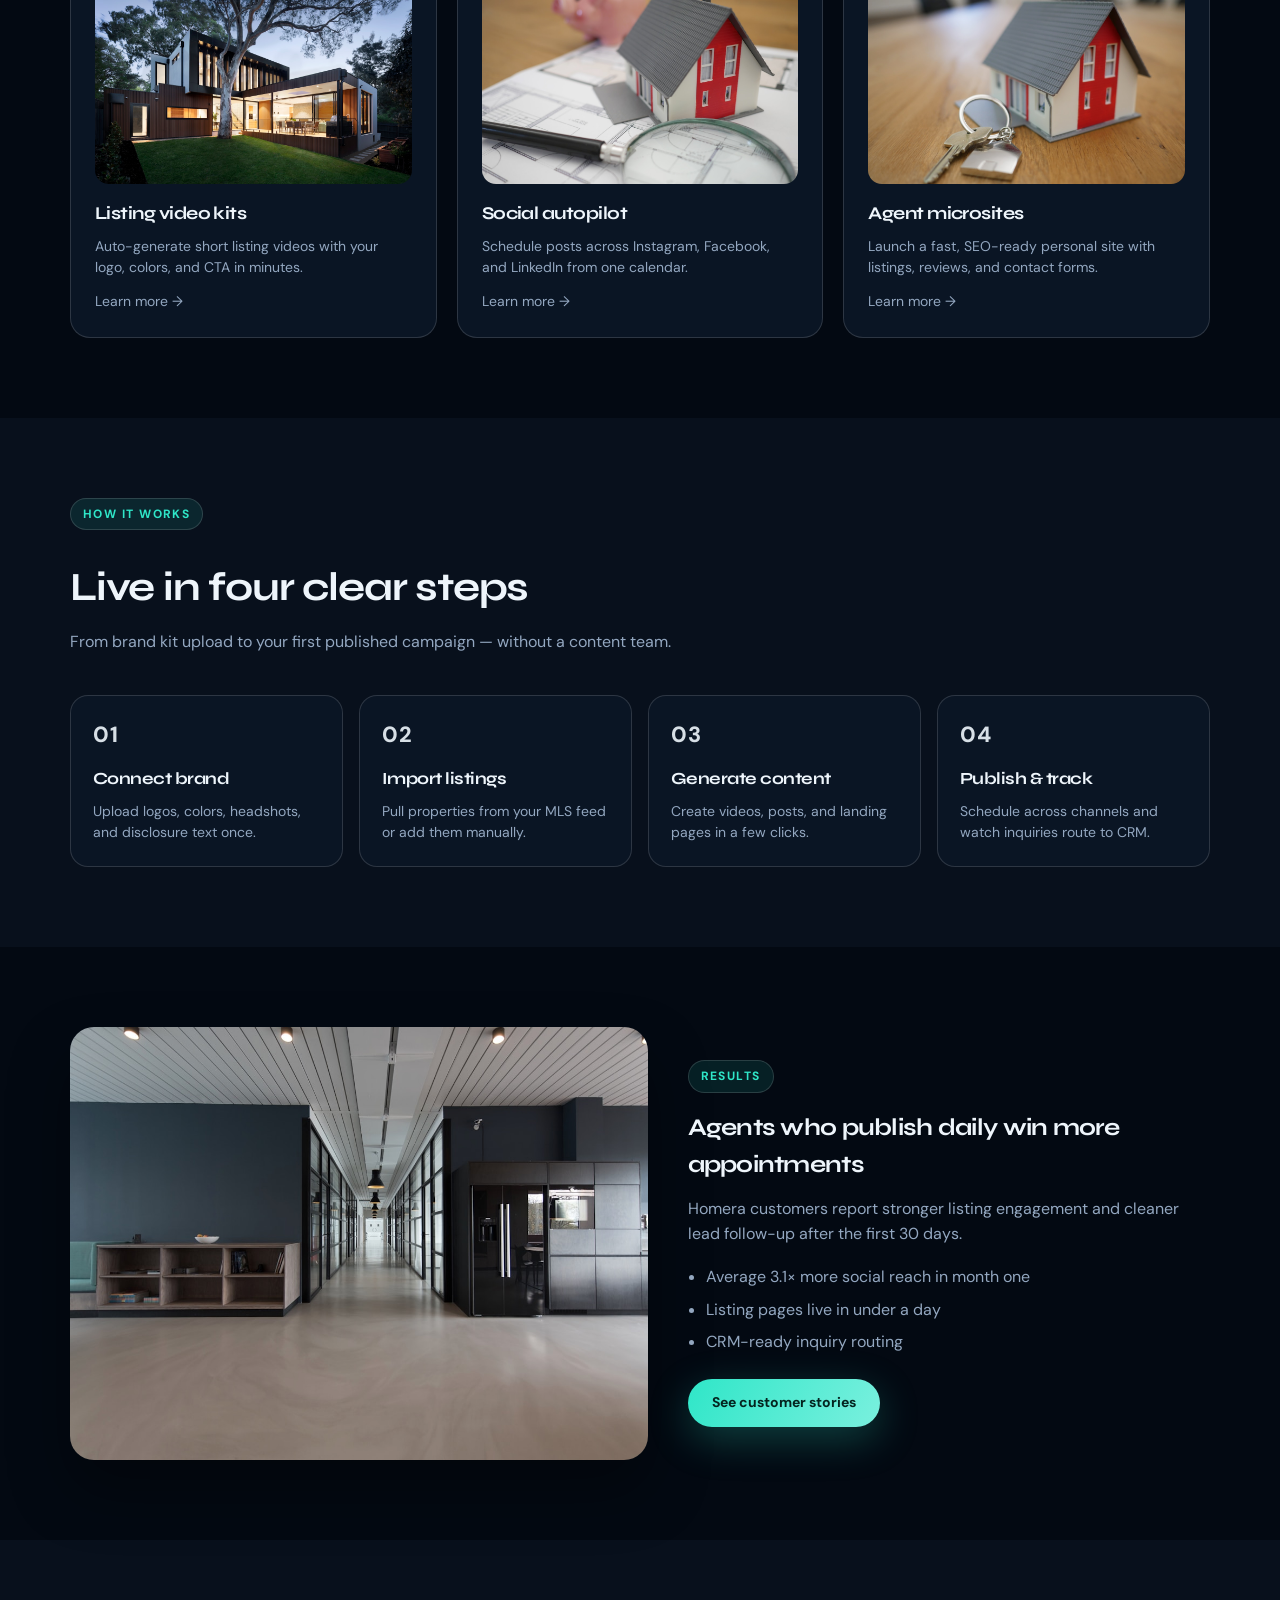
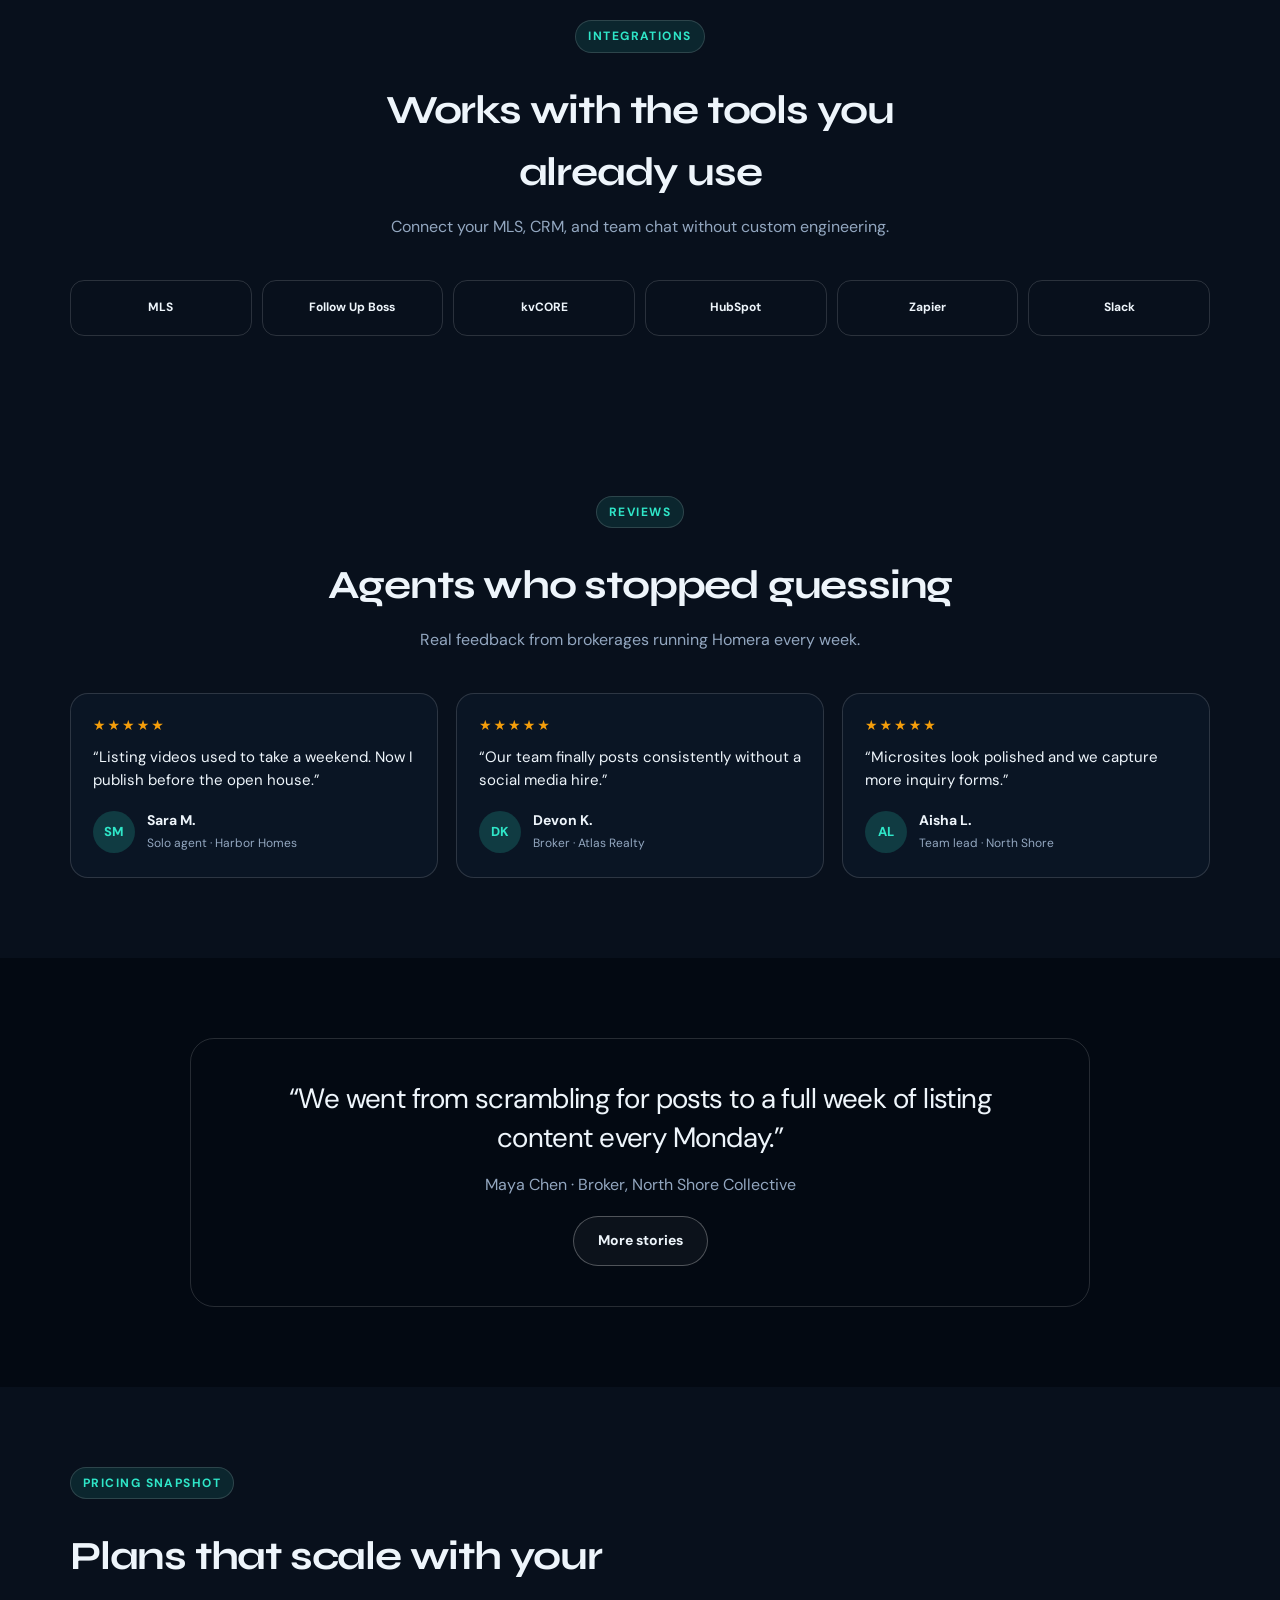
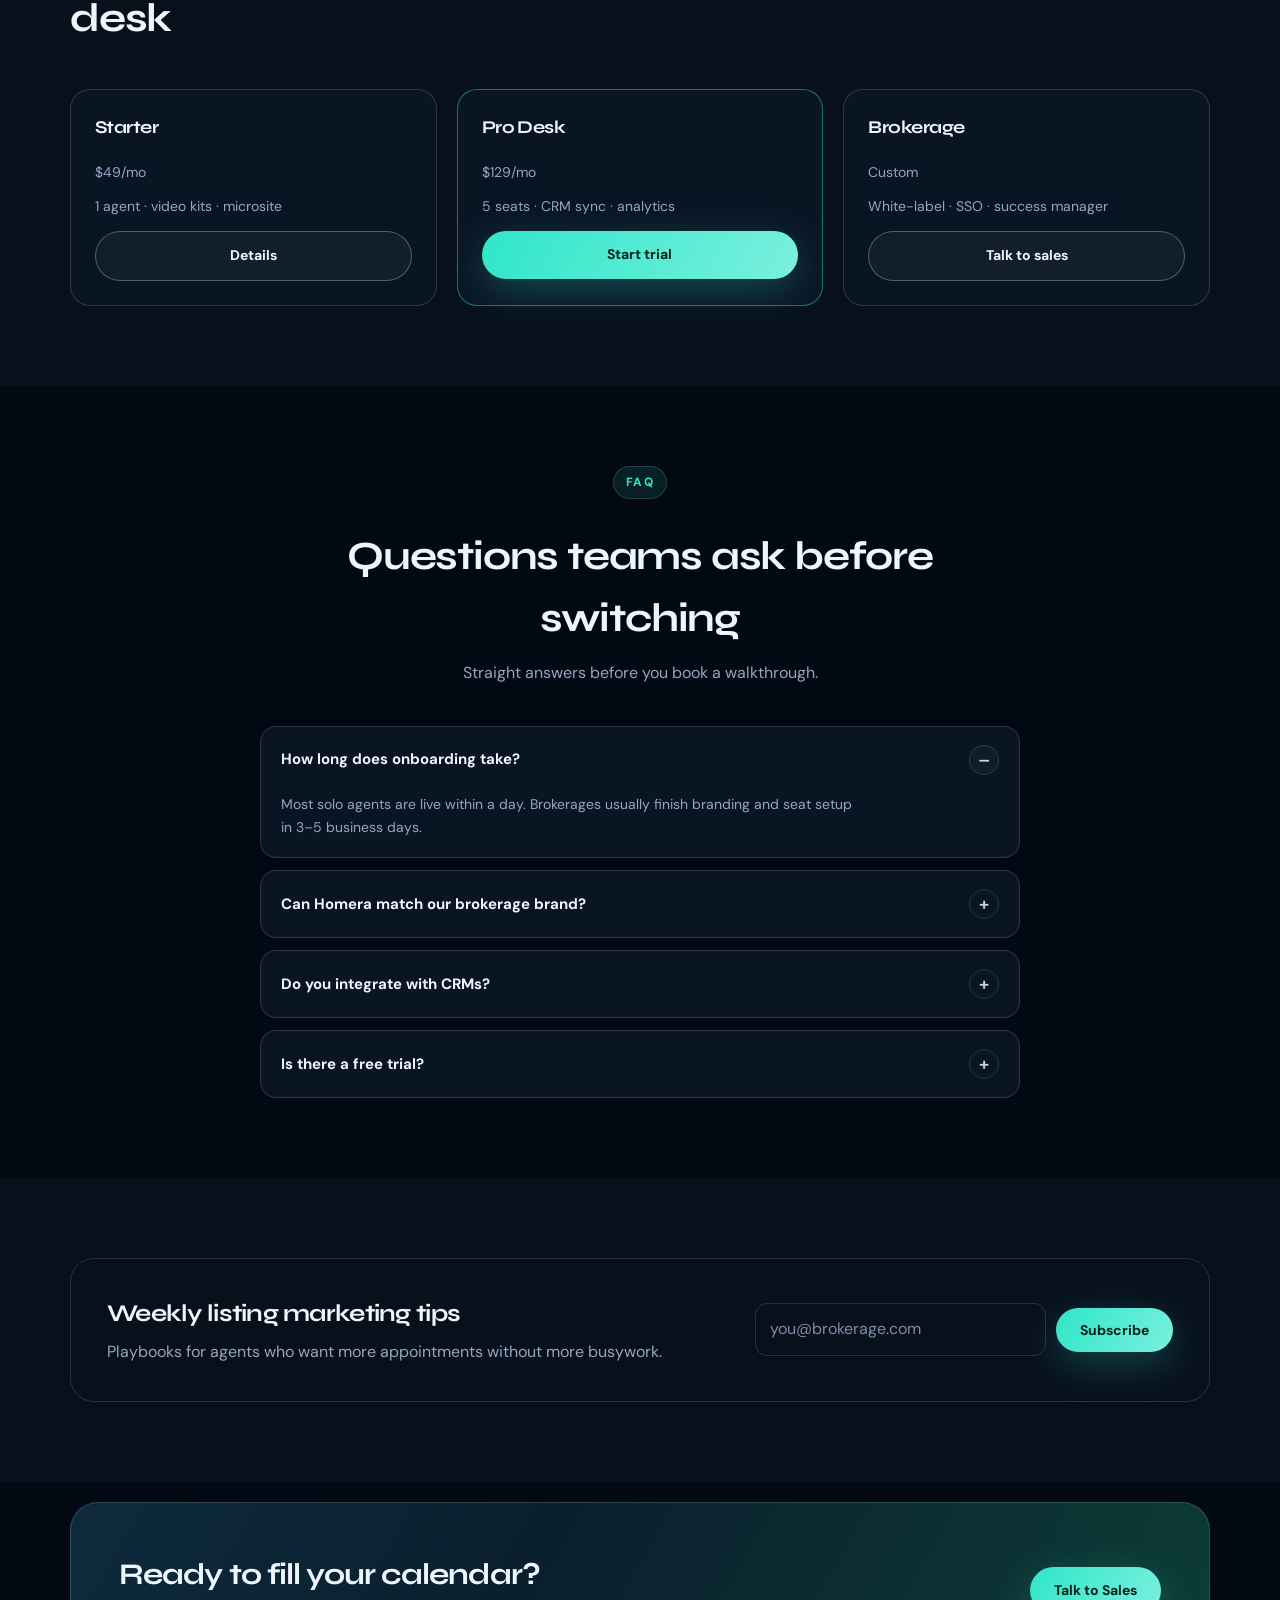
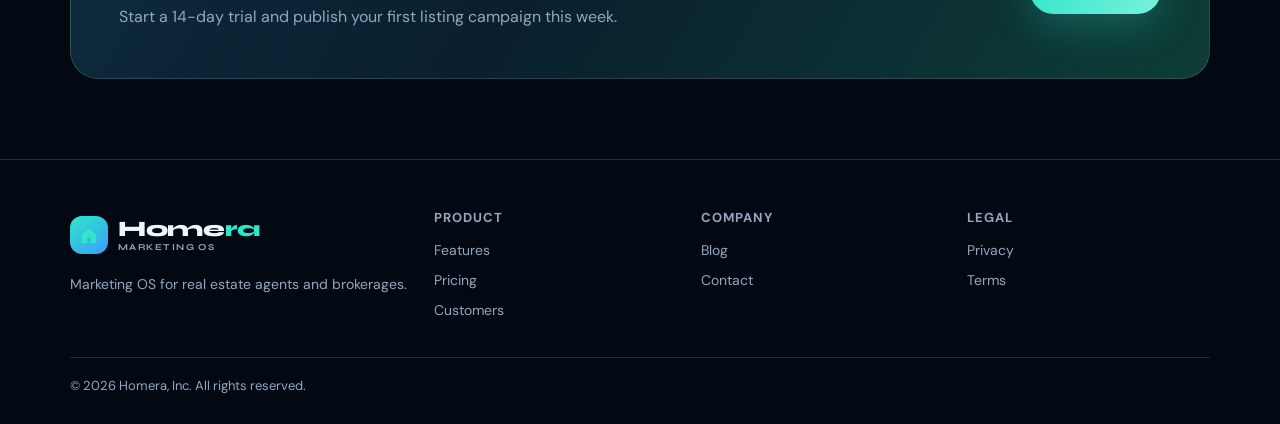
==== commit aba016e3: "Modern standards: a11y, SEO, brand color systems, 404/sitemap." ====
--- a/index.html
+++ b/index.html
@@ -7,8 +7,16 @@
   <meta name="description" content="Homera helps real estate agents grow with branded video, social autopilot, market updates, and high-converting agent websites." />
   <link href="https://fonts.googleapis.com/css2?family=Syne:wght@600;700;800&family=DM+Sans:wght@400;500;600;700&display=swap" rel="stylesheet" />
   <link rel="stylesheet" href="styles.css" />
+  <link rel="icon" href="favicon.svg" type="image/svg+xml"/>
+  <meta name="theme-color" content="#050b14"/>
+  <meta property="og:title" content="Homera | Marketing OS for Real Estate Agents"/>
+  <meta property="og:description" content="Marketing OS for real estate agents — listing videos, social autopilot, and agent microsites."/>
+  <meta property="og:type" content="website"/>
+  <meta property="og:url" content="https://mryamaslam.github.io/homera/"/>
+  <meta name="twitter:card" content="summary_large_image"/>
 </head>
 <body>
+<a class="skip-link" href="#main">Skip to content</a>
   <header>
     <div class="wrap nav">
       <a class="logo" href="index.html"><span class="logo-mark" aria-hidden="true"><svg viewBox="0 0 24 24" fill="none"><path d="M4 11.5L12 5l8 6.5V20a1 1 0 0 1-1 1h-5v-6H10v6H5a1 1 0 0 1-1-1v-8.5z" fill="currentColor"/></svg></span><span class="logo-text"><span class="word">Home<span class="accent">ra</span></span><span class="tag">Marketing OS</span></span></a>
@@ -24,6 +32,7 @@
       <a class="btn btn-primary" href="contact.html">Start Free Trial</a>
     </div>
   </header>
+<main id="main">
 
   <section class="hero-full" style="background-image:url('images/hero.jpg')">
     <div class="wrap">
@@ -64,9 +73,9 @@
         <p>One dashboard for content, listings, and lead capture — designed for busy brokers who want consistent marketing without busywork.</p>
       </div>
       <div class="grid-3">
-        <article class="card reveal"><img src="images/home.jpg" alt="Modern luxury home listing" /><h3>Listing video kits</h3><p>Auto-generate short listing videos with your logo, colors, and CTA in minutes.</p><p style="margin-top:12px"><a href="features.html">Learn more →</a></p></article>
-        <article class="card reveal"><img src="images/agent.jpg" alt="Real estate agent with clients" /><h3>Social autopilot</h3><p>Schedule posts across Instagram, Facebook, and LinkedIn from one calendar.</p><p style="margin-top:12px"><a href="features.html">Learn more →</a></p></article>
-        <article class="card reveal"><img src="images/keys.jpg" alt="New homeowners receiving keys" /><h3>Agent microsites</h3><p>Launch a fast, SEO-ready personal site with listings, reviews, and contact forms.</p><p style="margin-top:12px"><a href="features.html">Learn more →</a></p></article>
+        <article class="card reveal"><img src="images/home.jpg" alt="Modern luxury home listing" / loading="lazy" decoding="async"><h3>Listing video kits</h3><p>Auto-generate short listing videos with your logo, colors, and CTA in minutes.</p><p style="margin-top:12px"><a href="features.html">Learn more →</a></p></article>
+        <article class="card reveal"><img src="images/agent.jpg" alt="Real estate agent with clients" / loading="lazy" decoding="async"><h3>Social autopilot</h3><p>Schedule posts across Instagram, Facebook, and LinkedIn from one calendar.</p><p style="margin-top:12px"><a href="features.html">Learn more →</a></p></article>
+        <article class="card reveal"><img src="images/keys.jpg" alt="New homeowners receiving keys" / loading="lazy" decoding="async"><h3>Agent microsites</h3><p>Launch a fast, SEO-ready personal site with listings, reviews, and contact forms.</p><p style="margin-top:12px"><a href="features.html">Learn more →</a></p></article>
       </div>
     </div>
   </section>
@@ -85,7 +94,7 @@
 
   <section>
     <div class="wrap grid-2">
-      <img class="split-img reveal" src="images/office.jpg" alt="Homera team workspace" />
+      <img class="split-img reveal" src="images/office.jpg" alt="Homera team workspace" / loading="lazy" decoding="async">
       <div class="reveal">
         <span class="eyebrow">Results</span>
         <h2>Agents who publish daily win more appointments</h2>
@@ -170,7 +179,8 @@
     </div>
   </div>
 
-  <footer>
+  </main>
+<footer>
     <div class="wrap">
       <div class="footer-grid">
         <div>
@@ -185,5 +195,7 @@
     </div>
   </footer>
   <script src="app.js"></script>
+<div class="cookie-bar" id="cookieBar" role="dialog" aria-live="polite"><p>We use local storage for cart/demo preferences. See our <a href="privacy.html">Privacy</a>.</p><button type="button" class="btn btn-solid btn-primary btn-teal btn-red btn-sky" id="cookieAccept">Got it</button></div>
+<button type="button" class="to-top" id="toTop" aria-label="Back to top">↑</button>
 </body>
 </html>
--- a/styles.css
+++ b/styles.css
@@ -559,3 +559,93 @@
 @media (max-width: 900px) {
   .reviews-grid { grid-template-columns: 1fr !important; }
 }
+
+/* ---- Modern standards baseline ---- */
+:root {
+  --bg: #030912;
+  --card: #0a1524;
+  --text: #eef5fb;
+  --muted: #93a7c0;
+  --accent: #2fe6c8;
+  --blue: #4aa3ff;
+  --line: rgba(255,255,255,.14);
+  --radius: 18px;
+  --focus: #2fe6c8;
+}
+
+
+/* ---- Modern standards baseline ---- */
+:focus-visible {
+  outline: 3px solid var(--focus, #2563eb);
+  outline-offset: 3px;
+}
+.skip-link {
+  position: absolute;
+  left: 12px;
+  top: -48px;
+  z-index: 1000;
+  background: var(--focus, #111);
+  color: #fff;
+  padding: 10px 14px;
+  border-radius: 10px;
+  font-weight: 700;
+  font-size: 14px;
+}
+.skip-link:focus {
+  top: 12px;
+}
+img { height: auto; }
+@media (prefers-reduced-motion: reduce) {
+  html { scroll-behavior: auto; }
+  *, *::before, *::after {
+    animation-duration: 0.01ms !important;
+    animation-iteration-count: 1 !important;
+    transition-duration: 0.01ms !important;
+  }
+  .reveal { opacity: 1 !important; transform: none !important; filter: none !important; }
+}
+.cookie-bar {
+  position: fixed;
+  left: 16px;
+  right: 16px;
+  bottom: 16px;
+  z-index: 90;
+  max-width: 720px;
+  margin: 0 auto;
+  display: none;
+  align-items: center;
+  justify-content: space-between;
+  gap: 14px;
+  padding: 14px 16px;
+  border-radius: 14px;
+  background: rgba(15,15,15,.94);
+  color: #fff;
+  border: 1px solid rgba(255,255,255,.12);
+  box-shadow: 0 16px 40px rgba(0,0,0,.25);
+  font-size: 14px;
+  line-height: 1.4;
+}
+.cookie-bar.show { display: flex; flex-wrap: wrap; }
+.cookie-bar a { color: #fff; text-decoration: underline; }
+.cookie-bar .btn { margin: 0; }
+.to-top {
+  position: fixed;
+  right: 18px;
+  bottom: 18px;
+  z-index: 80;
+  width: 44px;
+  height: 44px;
+  border-radius: 50%;
+  border: 0;
+  cursor: pointer;
+  display: none;
+  place-items: center;
+  font-weight: 800;
+  background: var(--focus, #111);
+  color: #fff;
+  box-shadow: 0 10px 24px rgba(0,0,0,.2);
+}
+.to-top.show { display: grid; }
+@media (max-width: 900px) {
+  .cookie-bar { left: 10px; right: 10px; bottom: 10px; }
+}
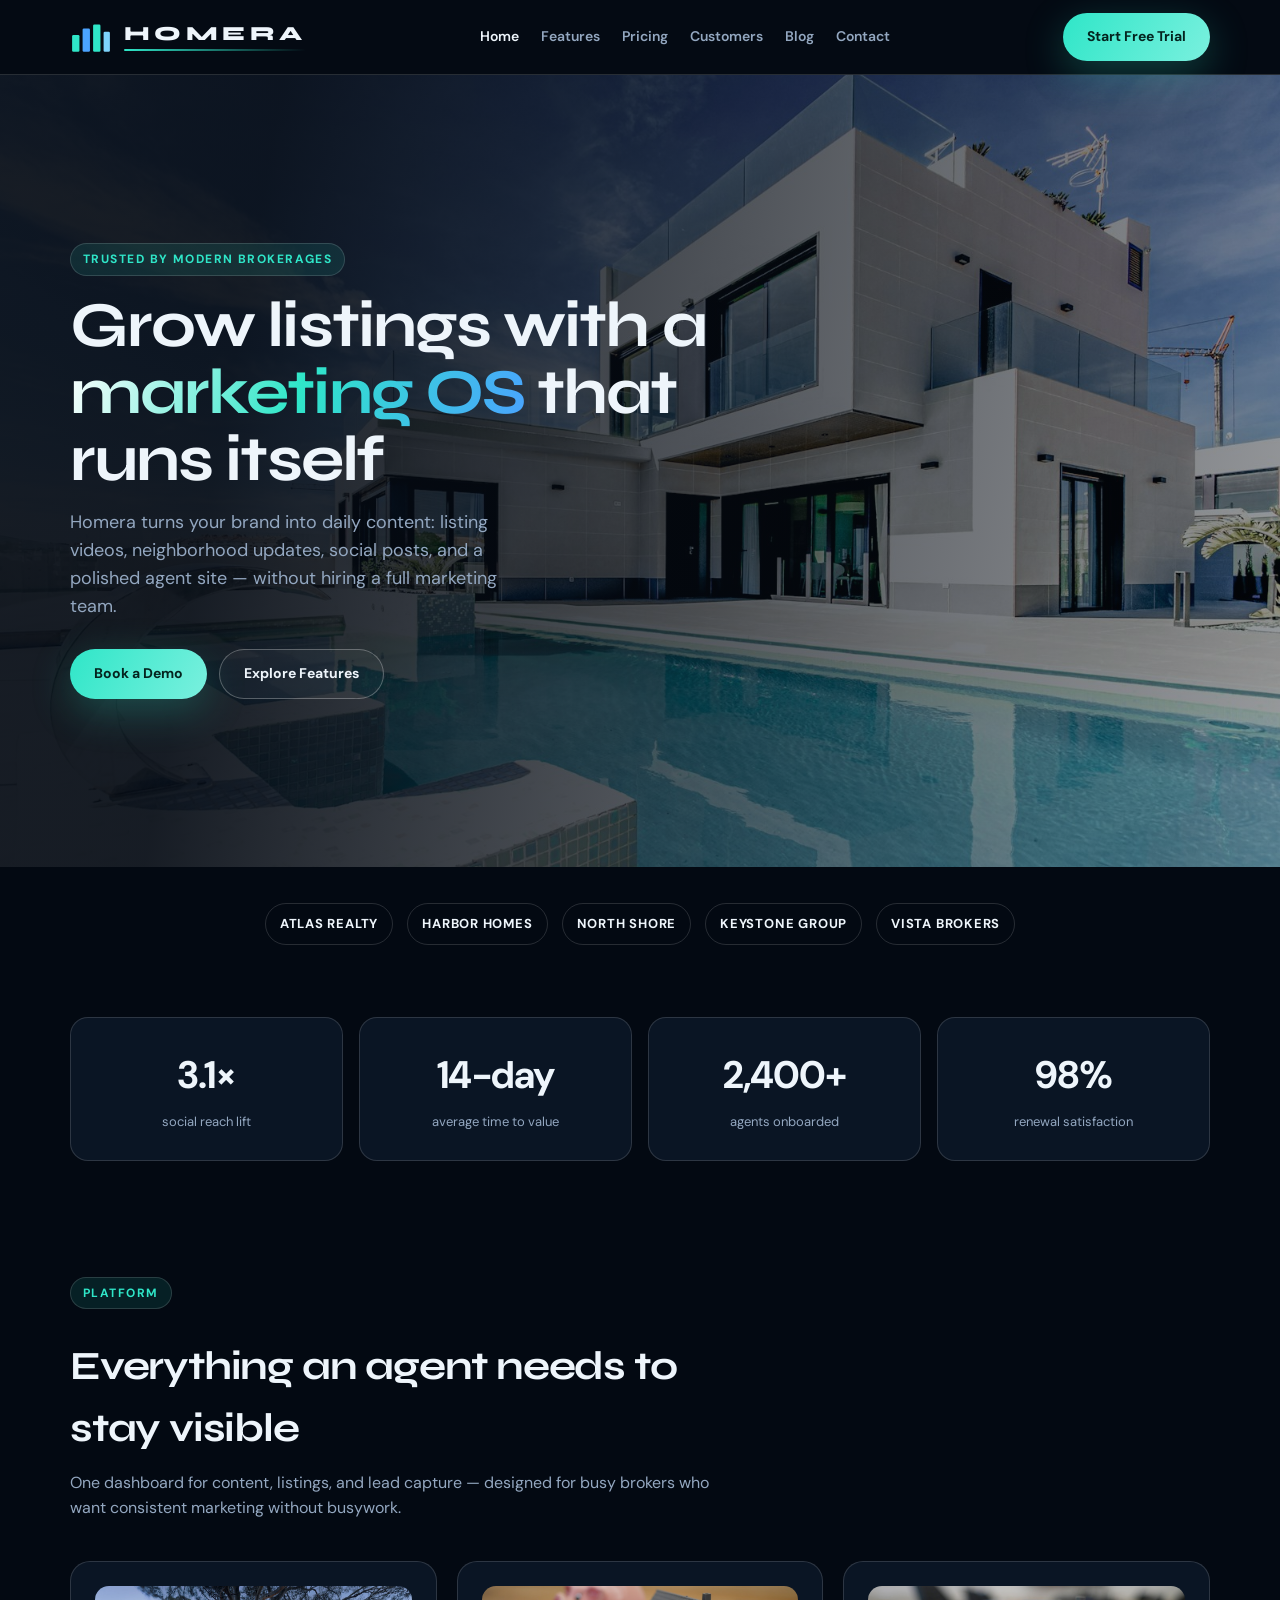
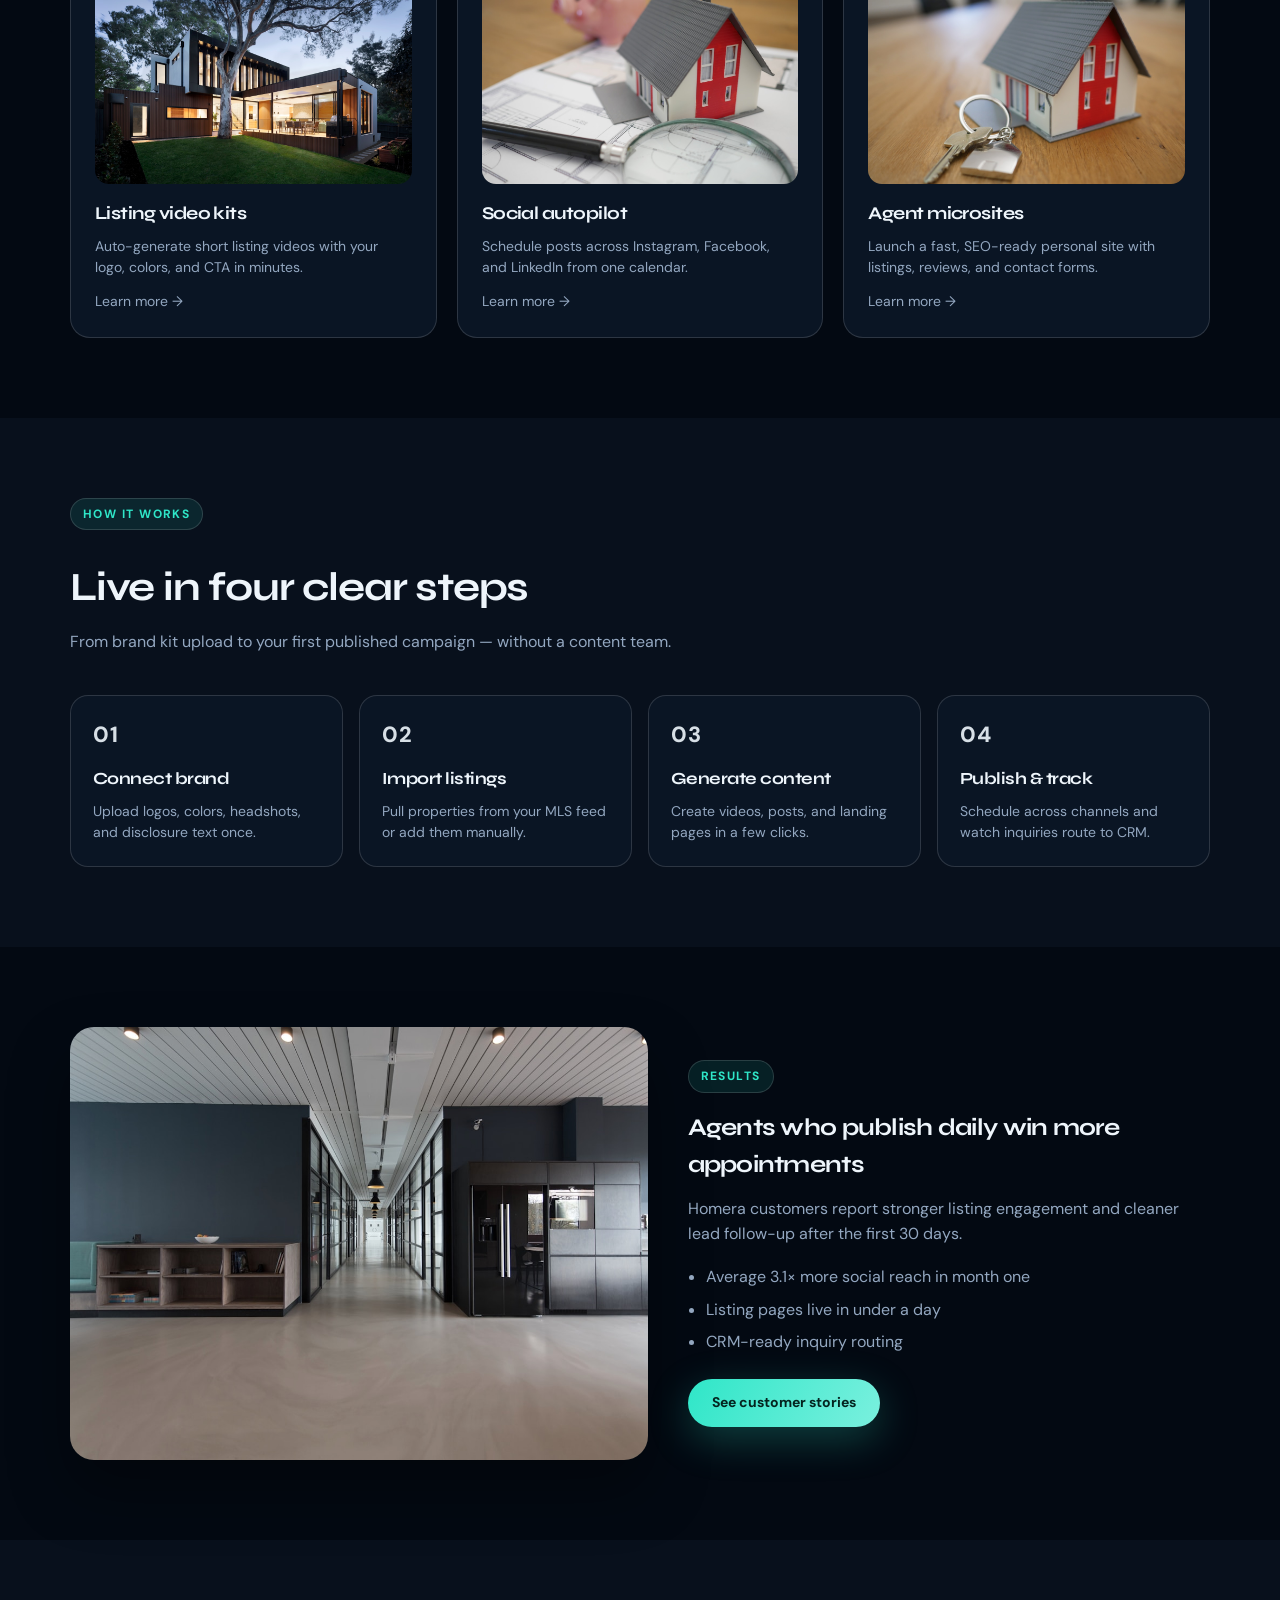
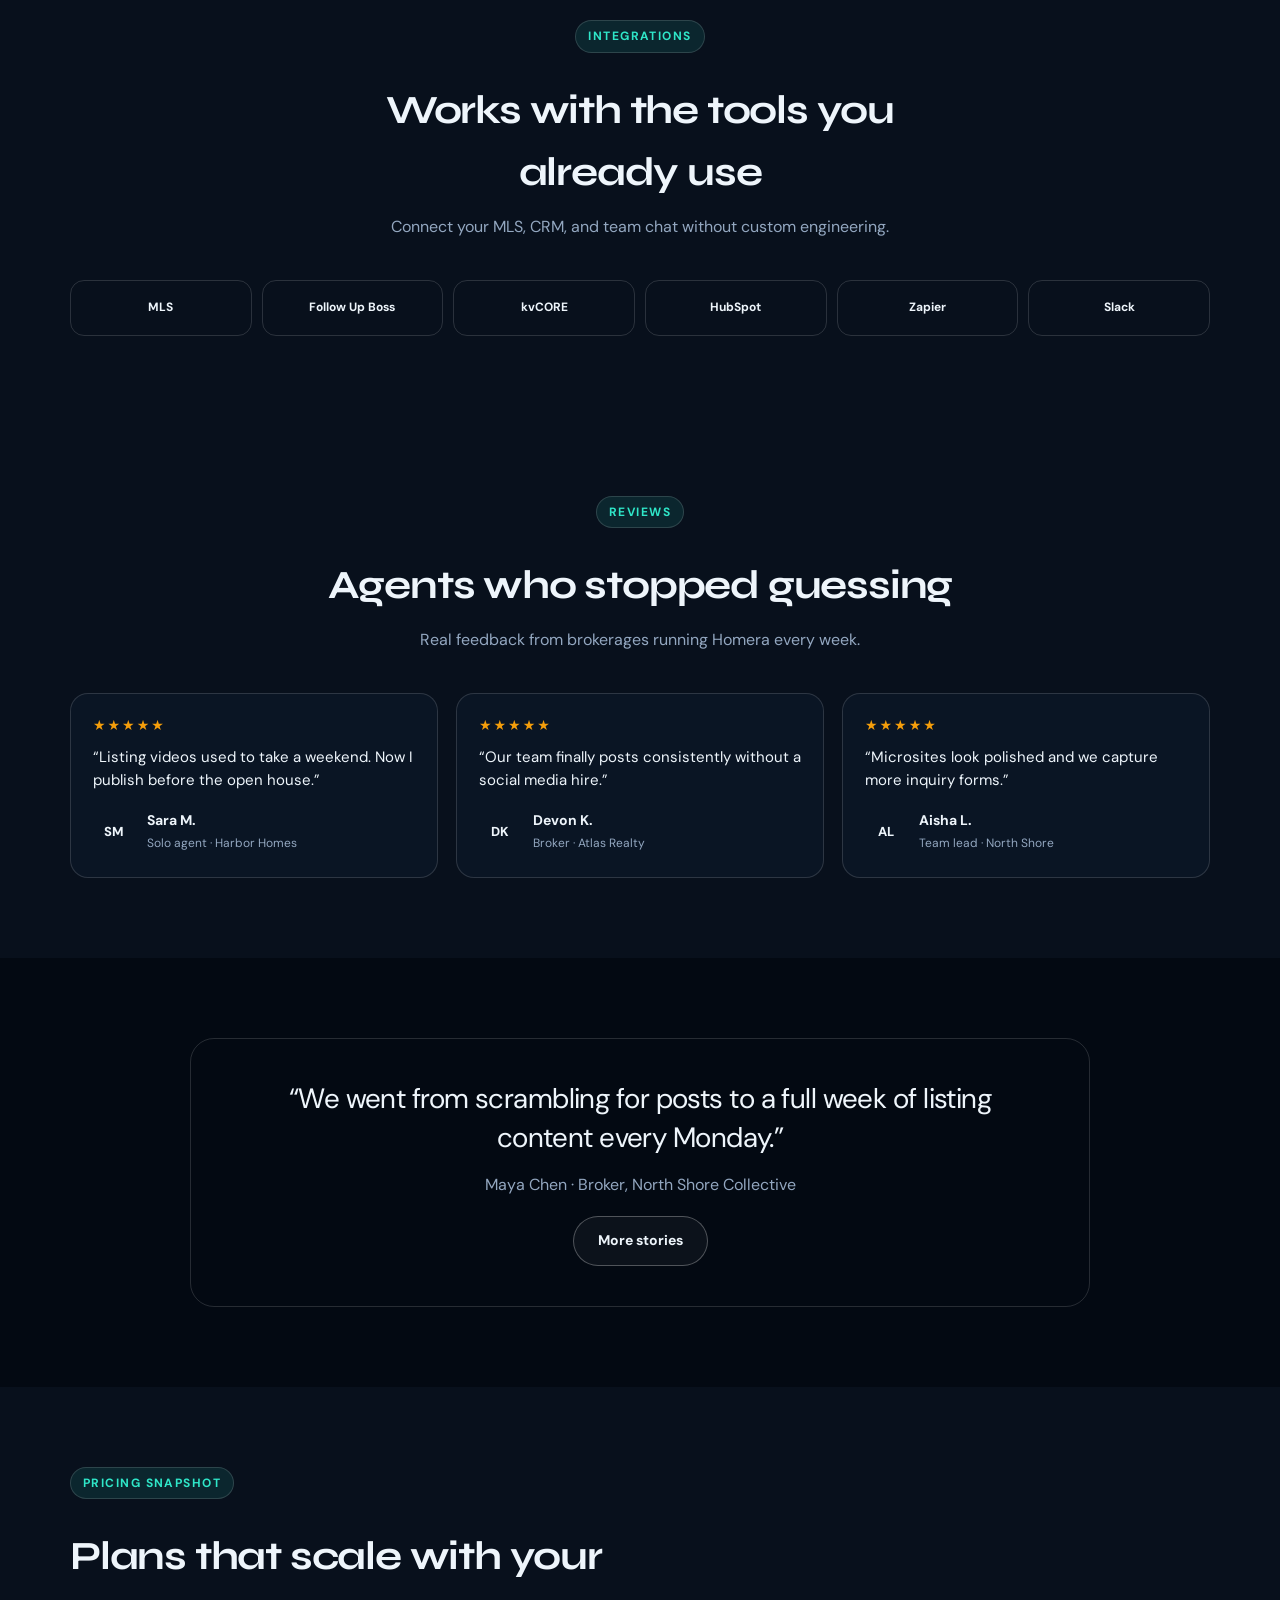
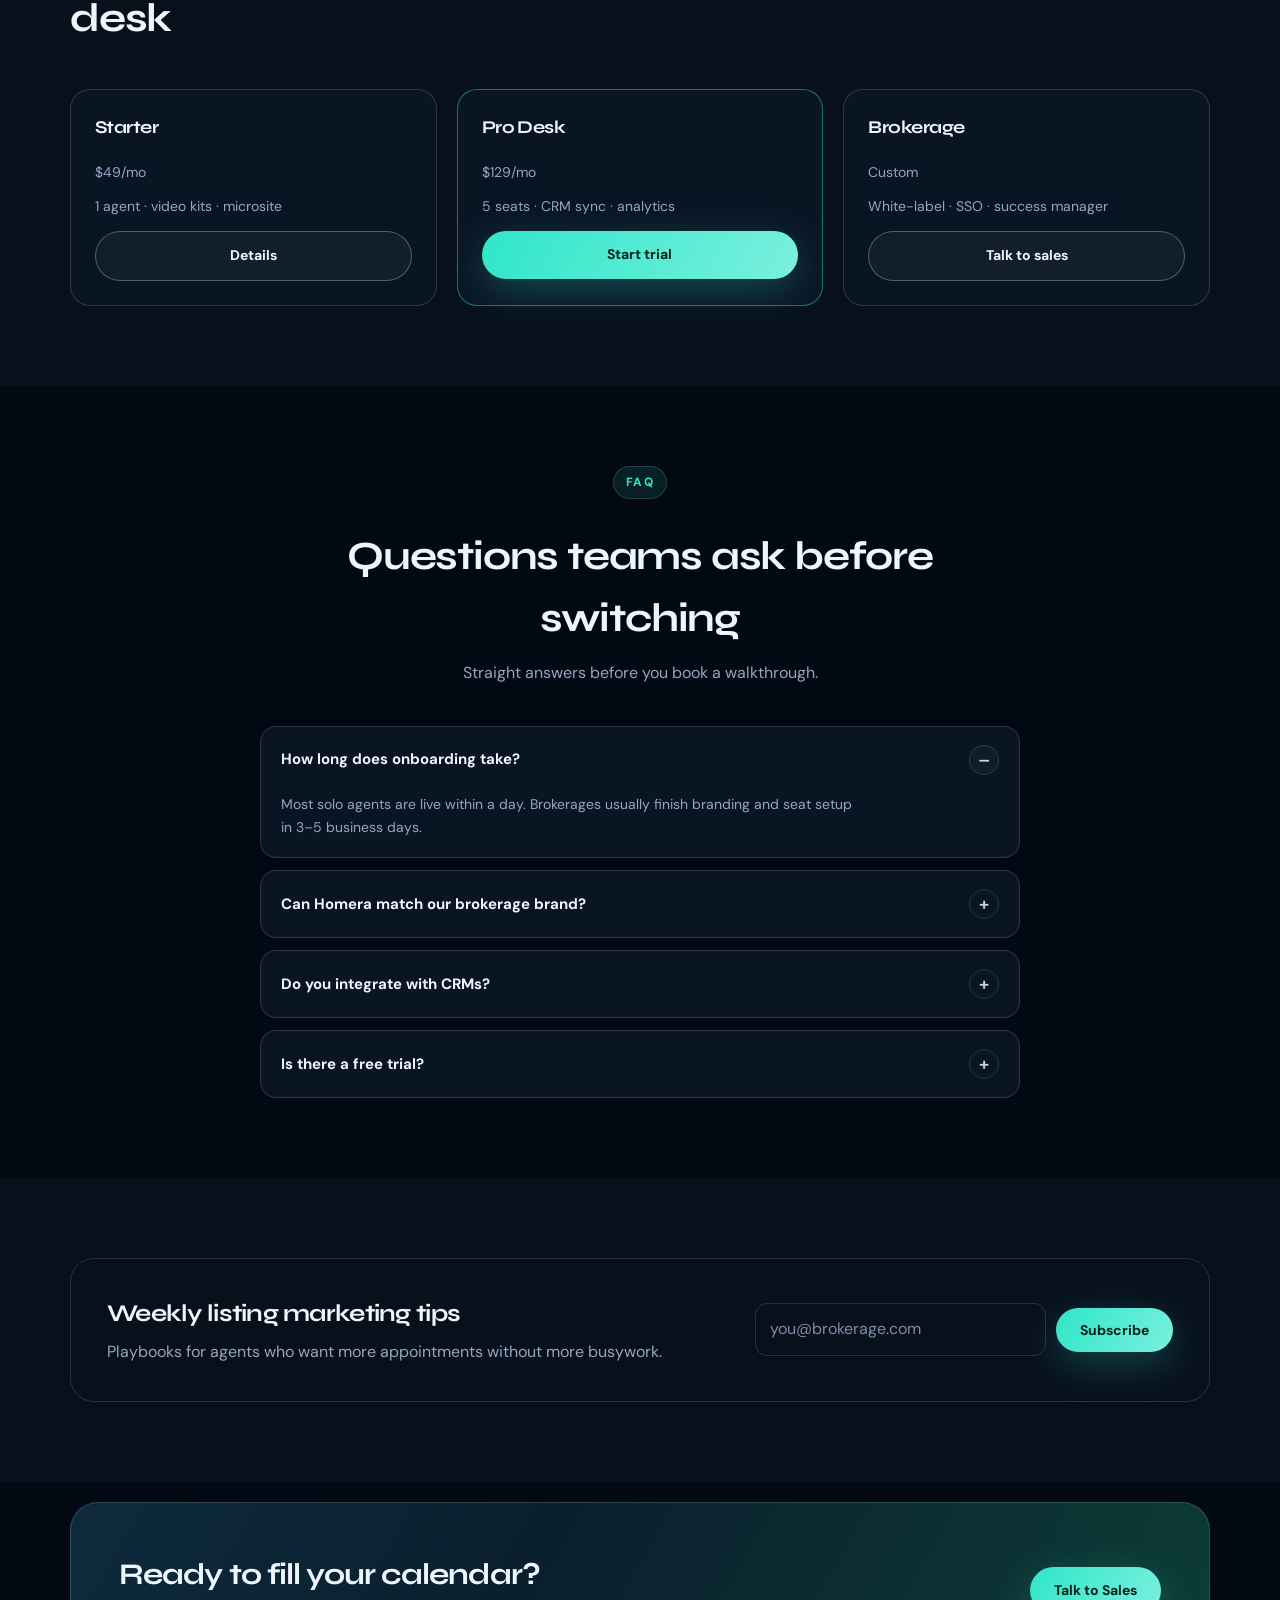
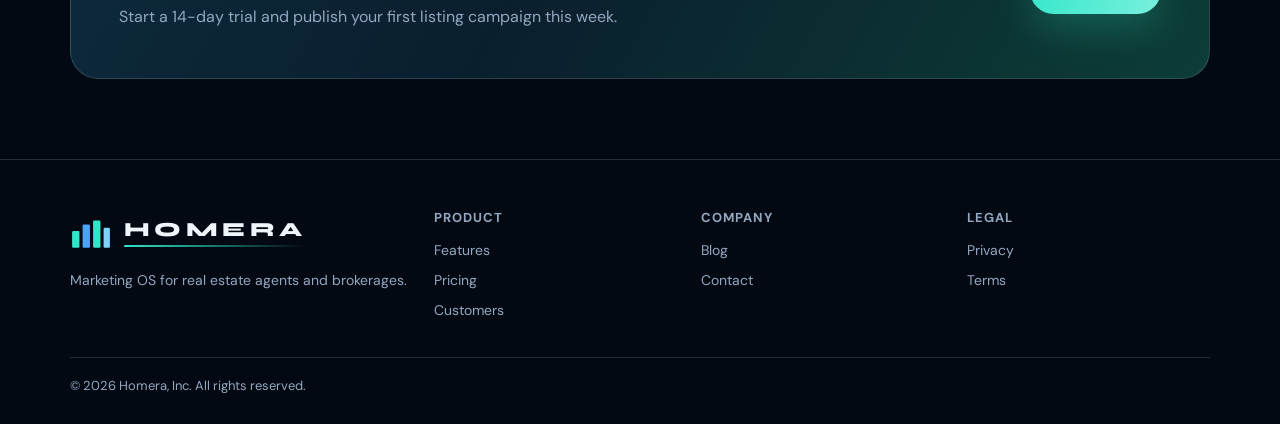
==== commit 4dbfcb14: "Redesign logos with unique shapes, icons, and typography per brand." ====
--- a/index.html
+++ b/index.html
@@ -19,7 +19,7 @@
 <a class="skip-link" href="#main">Skip to content</a>
   <header>
     <div class="wrap nav">
-      <a class="logo" href="index.html"><span class="logo-mark" aria-hidden="true"><svg viewBox="0 0 24 24" fill="none"><path d="M4 11.5L12 5l8 6.5V20a1 1 0 0 1-1 1h-5v-6H10v6H5a1 1 0 0 1-1-1v-8.5z" fill="currentColor"/></svg></span><span class="logo-text"><span class="word">Home<span class="accent">ra</span></span><span class="tag">Marketing OS</span></span></a>
+      <a class="logo logo-homera" href="index.html" aria-label="Homera home"><svg class="logo-icon" viewBox="0 0 40 32" aria-hidden="true"><rect x="2" y="14" width="7" height="16" rx="1.2" fill="#2fe6c8"/><rect x="12" y="8" width="7" height="22" rx="1.2" fill="#4aa3ff"/><rect x="22" y="4" width="7" height="26" rx="1.2" fill="#2fe6c8"/><rect x="32" y="11" width="6" height="19" rx="1.2" fill="#7dd3fc"/></svg><span class="logo-copy"><span class="logo-name">HOMERA</span><span class="logo-rule"></span></span></a>
       <button class="nav-toggle" id="navToggle" aria-label="Menu">☰</button>
       <nav class="nav-links" id="navLinks">
         <a class="active" href="index.html">Home</a>
@@ -184,7 +184,7 @@
     <div class="wrap">
       <div class="footer-grid">
         <div>
-          <a class="logo" href="index.html"><span class="logo-mark" aria-hidden="true"><svg viewBox="0 0 24 24" fill="none"><path d="M4 11.5L12 5l8 6.5V20a1 1 0 0 1-1 1h-5v-6H10v6H5a1 1 0 0 1-1-1v-8.5z" fill="currentColor"/></svg></span><span class="logo-text"><span class="word">Home<span class="accent">ra</span></span><span class="tag">Marketing OS</span></span></a>
+          <a class="logo logo-homera" href="index.html" aria-label="Homera home"><svg class="logo-icon" viewBox="0 0 40 32" aria-hidden="true"><rect x="2" y="14" width="7" height="16" rx="1.2" fill="#2fe6c8"/><rect x="12" y="8" width="7" height="22" rx="1.2" fill="#4aa3ff"/><rect x="22" y="4" width="7" height="26" rx="1.2" fill="#2fe6c8"/><rect x="32" y="11" width="6" height="19" rx="1.2" fill="#7dd3fc"/></svg><span class="logo-copy"><span class="logo-name">HOMERA</span><span class="logo-rule"></span></span></a>
           <p class="muted" style="margin-top:12px;font-size:14px">Marketing OS for real estate agents and brokerages.</p>
         </div>
         <div><h4>Product</h4><a href="features.html">Features</a><a href="pricing.html">Pricing</a><a href="customers.html">Customers</a></div>
--- a/styles.css
+++ b/styles.css
@@ -443,59 +443,6 @@
 }
 :root { --line: rgba(255,255,255,.16); }
 
-/* ---- Brand logo system ---- */
-/* ---- Brand logo system ---- */
-.logo, a.brand.logo, a.logo.brand {
-  display: inline-flex !important;
-  align-items: center;
-  gap: 10px;
-  text-decoration: none;
-  line-height: 1.1;
-}
-.logo-mark {
-  width: 38px;
-  height: 38px;
-  flex-shrink: 0;
-  display: grid;
-  place-items: center;
-  border-radius: 11px;
-  position: relative;
-}
-.logo-mark svg {
-  width: 22px;
-  height: 22px;
-  display: block;
-}
-.logo-text {
-  display: flex;
-  flex-direction: column;
-  align-items: flex-start;
-  font-weight: 800;
-  letter-spacing: -.02em;
-}
-.logo-text .word {
-  font-size: 1.05em;
-  line-height: 1;
-}
-.logo-text .tag {
-  font-size: 9px;
-  font-weight: 700;
-  letter-spacing: .16em;
-  text-transform: uppercase;
-  margin-top: 3px;
-  opacity: .72;
-}
-footer .logo, footer a.brand {
-  text-align: left !important;
-}
-
-
-.logo-mark { background: linear-gradient(145deg,#2fe6c8,#3b9cff); color:#04241f; border-radius:12px; }
-.logo-text .word { font-family: Syne, sans-serif; font-size: 22px; color: var(--text, #f3f7fb); }
-.logo-text .accent { color: var(--accent, #2fe6c8); }
-.logo-text .tag { color: var(--muted, #8fa3bc); opacity: 1; }
-.review-avatar { background: rgba(47,230,200,.18); color: #2fe6c8; }
-.review-card { background: #0c1624; }
 
 
 /* ---- Reviews section ---- */
@@ -649,3 +596,30 @@
 @media (max-width: 900px) {
   .cookie-bar { left: 10px; right: 10px; bottom: 10px; }
 }
+
+/* ---- Brand logo system ---- */
+/* Homera logo — skyline bars + tracked wordmark */
+.logo.logo-homera, .logo {
+  display: inline-flex !important;
+  align-items: center;
+  gap: 12px;
+  text-decoration: none;
+}
+.logo-homera .logo-icon { width: 42px; height: 34px; flex-shrink: 0; }
+.logo-homera .logo-copy { display: flex; flex-direction: column; gap: 5px; }
+.logo-homera .logo-name {
+  font-family: Syne, sans-serif;
+  font-weight: 800;
+  font-size: 20px;
+  letter-spacing: .22em;
+  color: #eef5fb;
+  line-height: 1;
+}
+.logo-homera .logo-rule {
+  display: block;
+  width: 100%;
+  height: 2px;
+  background: linear-gradient(90deg, #2fe6c8, transparent);
+  border-radius: 2px;
+}
+.logo-mark, .logo-text { display: none !important; }
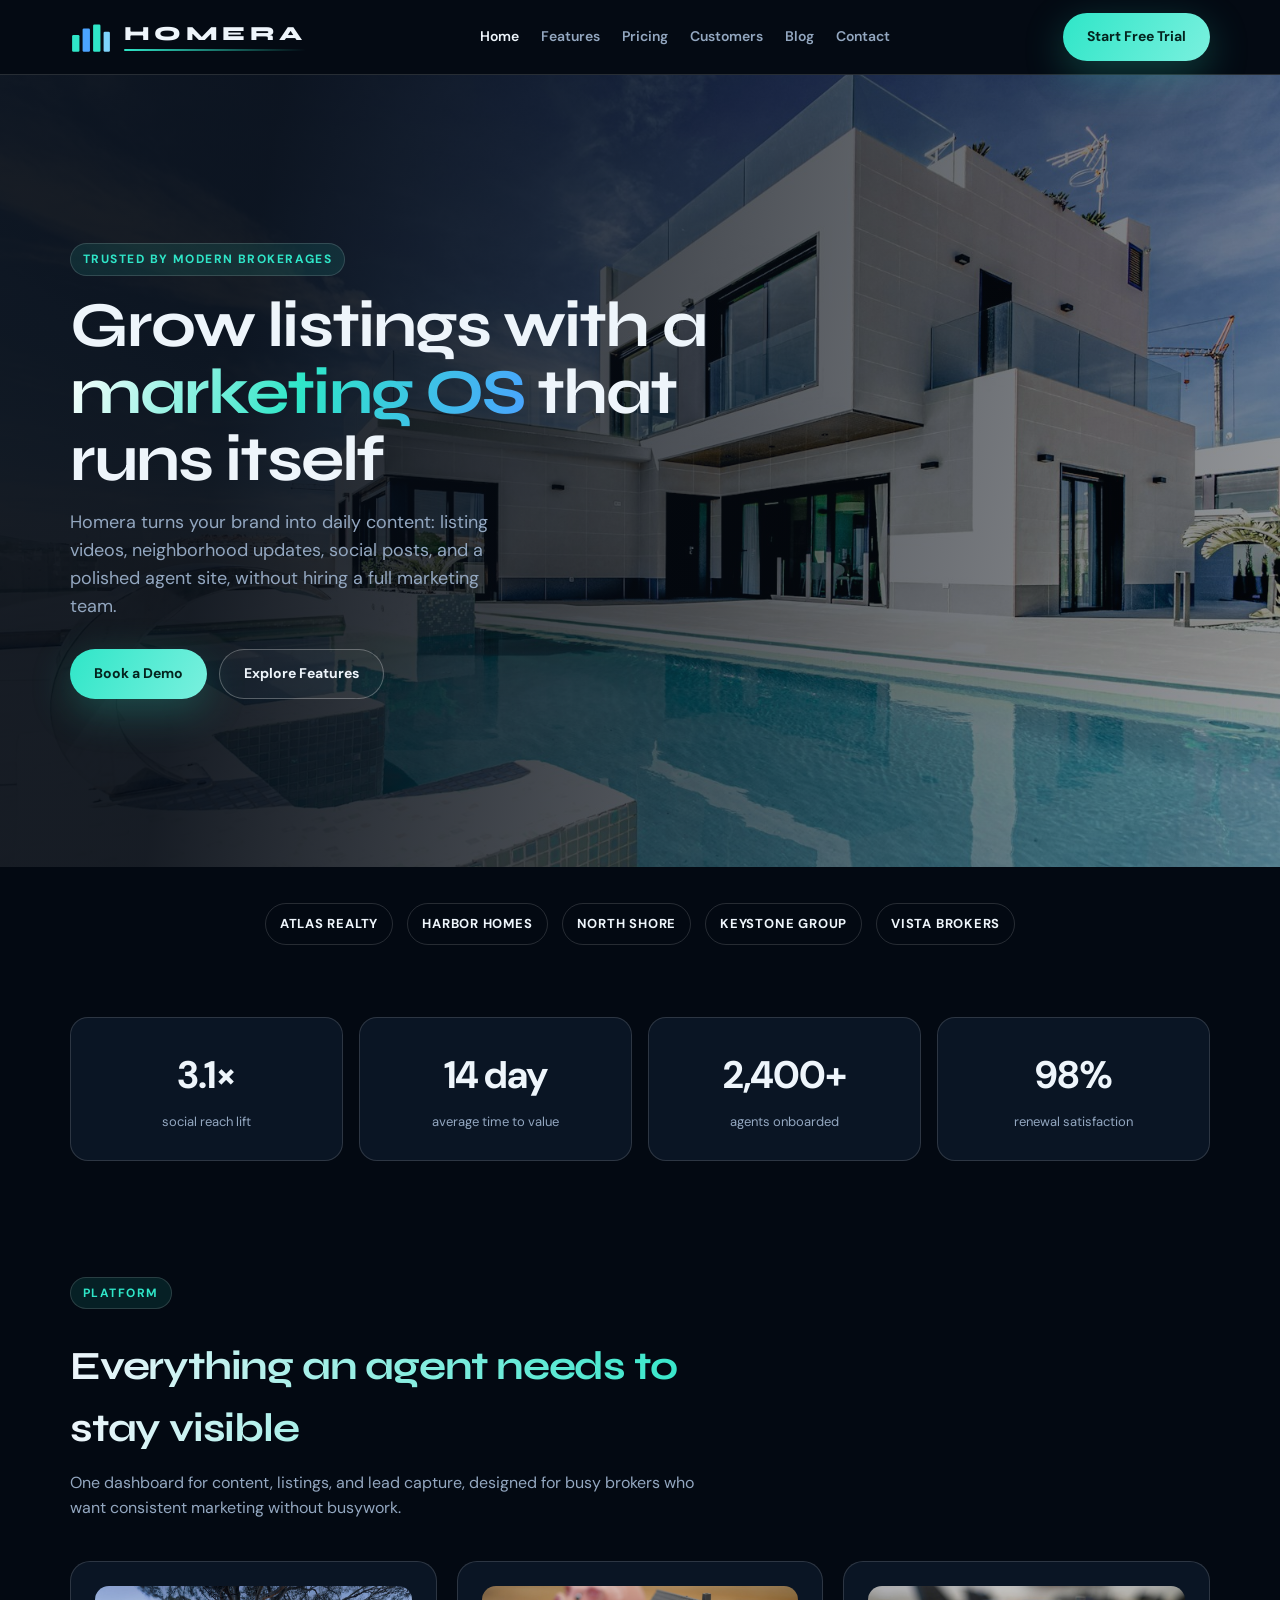
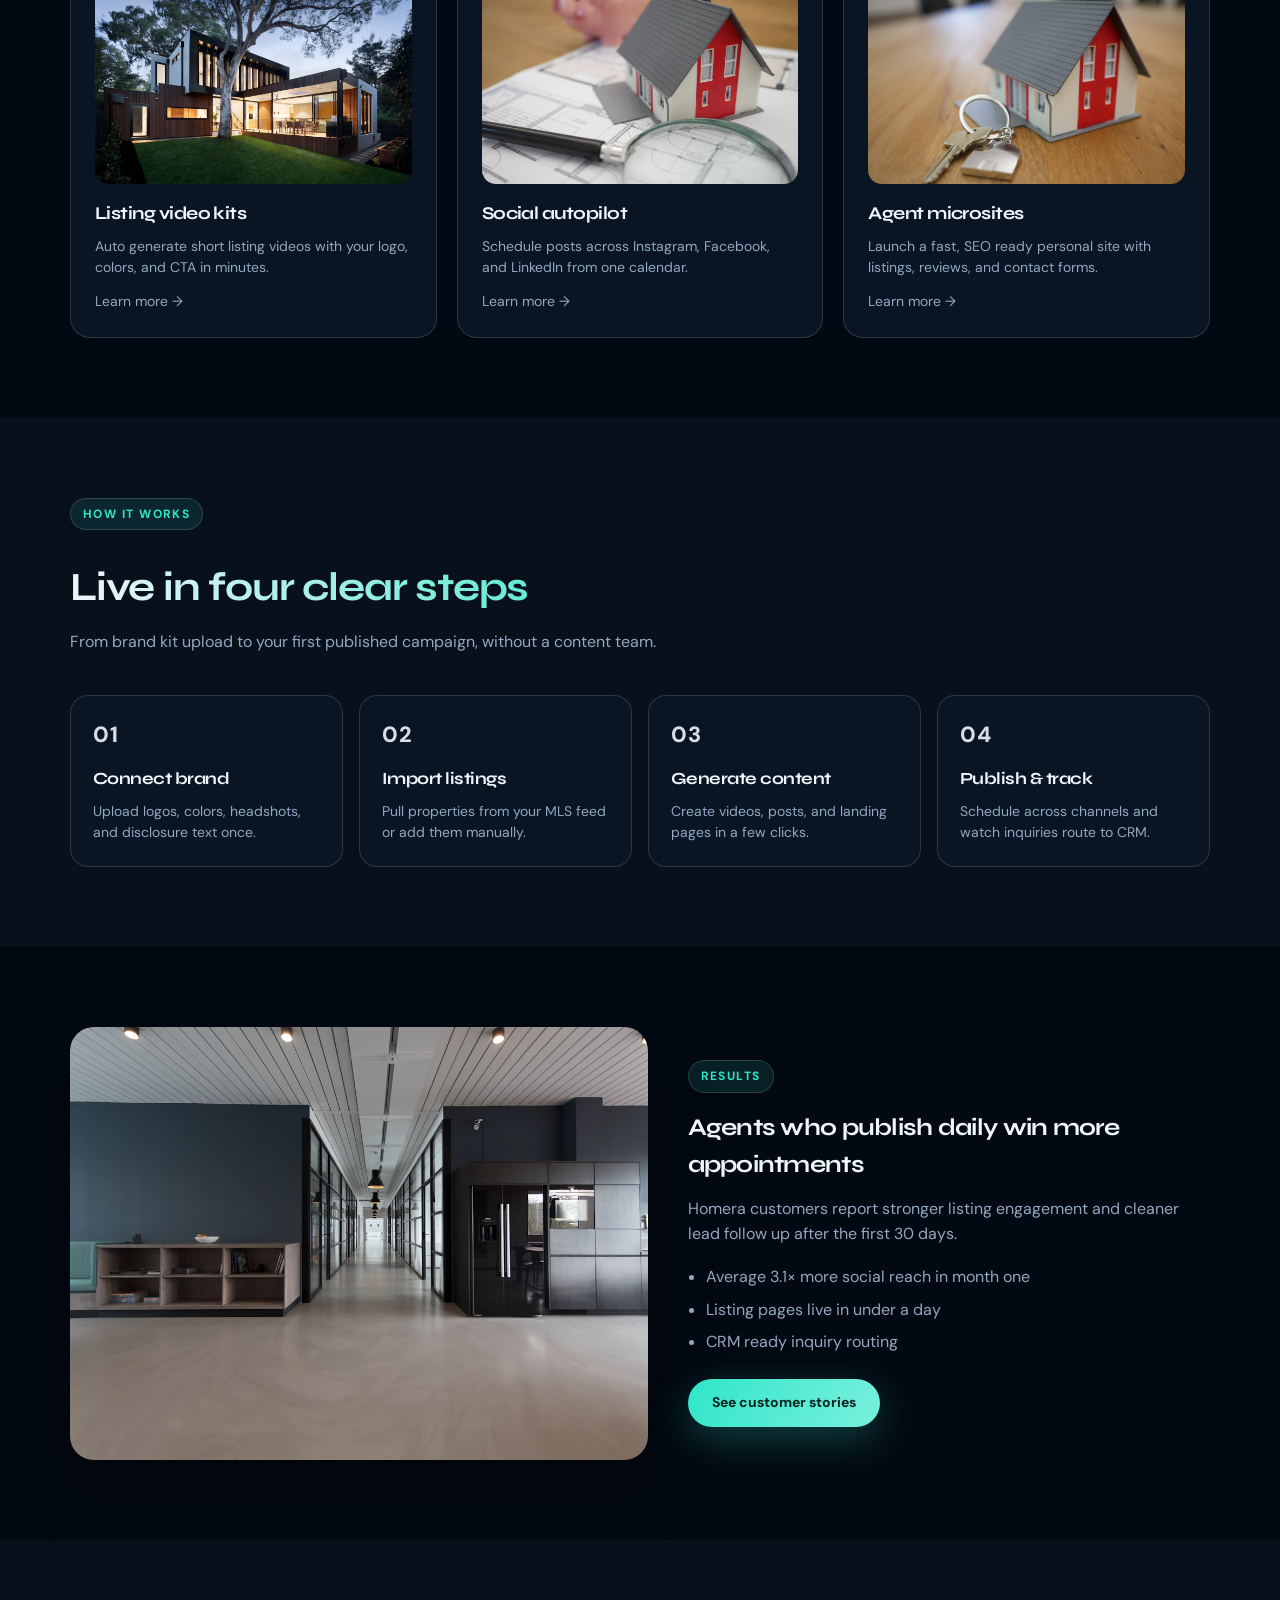
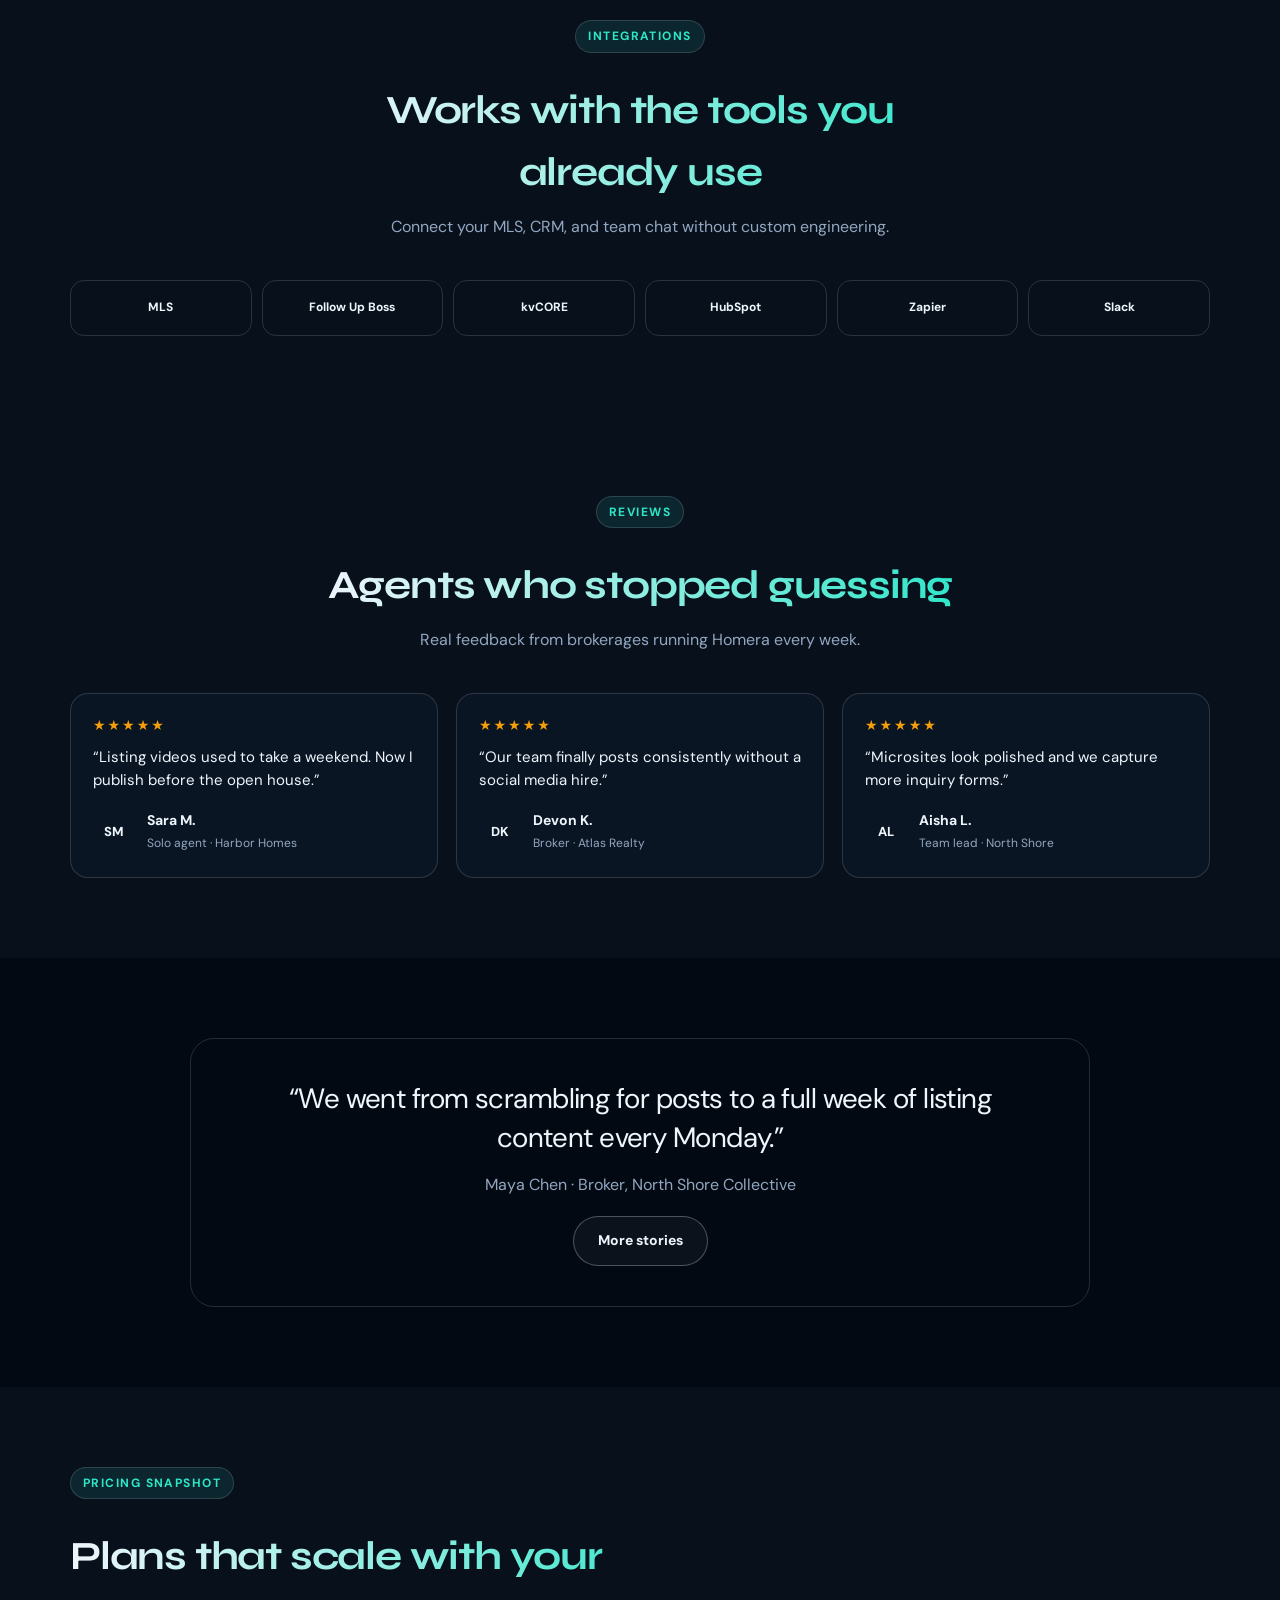
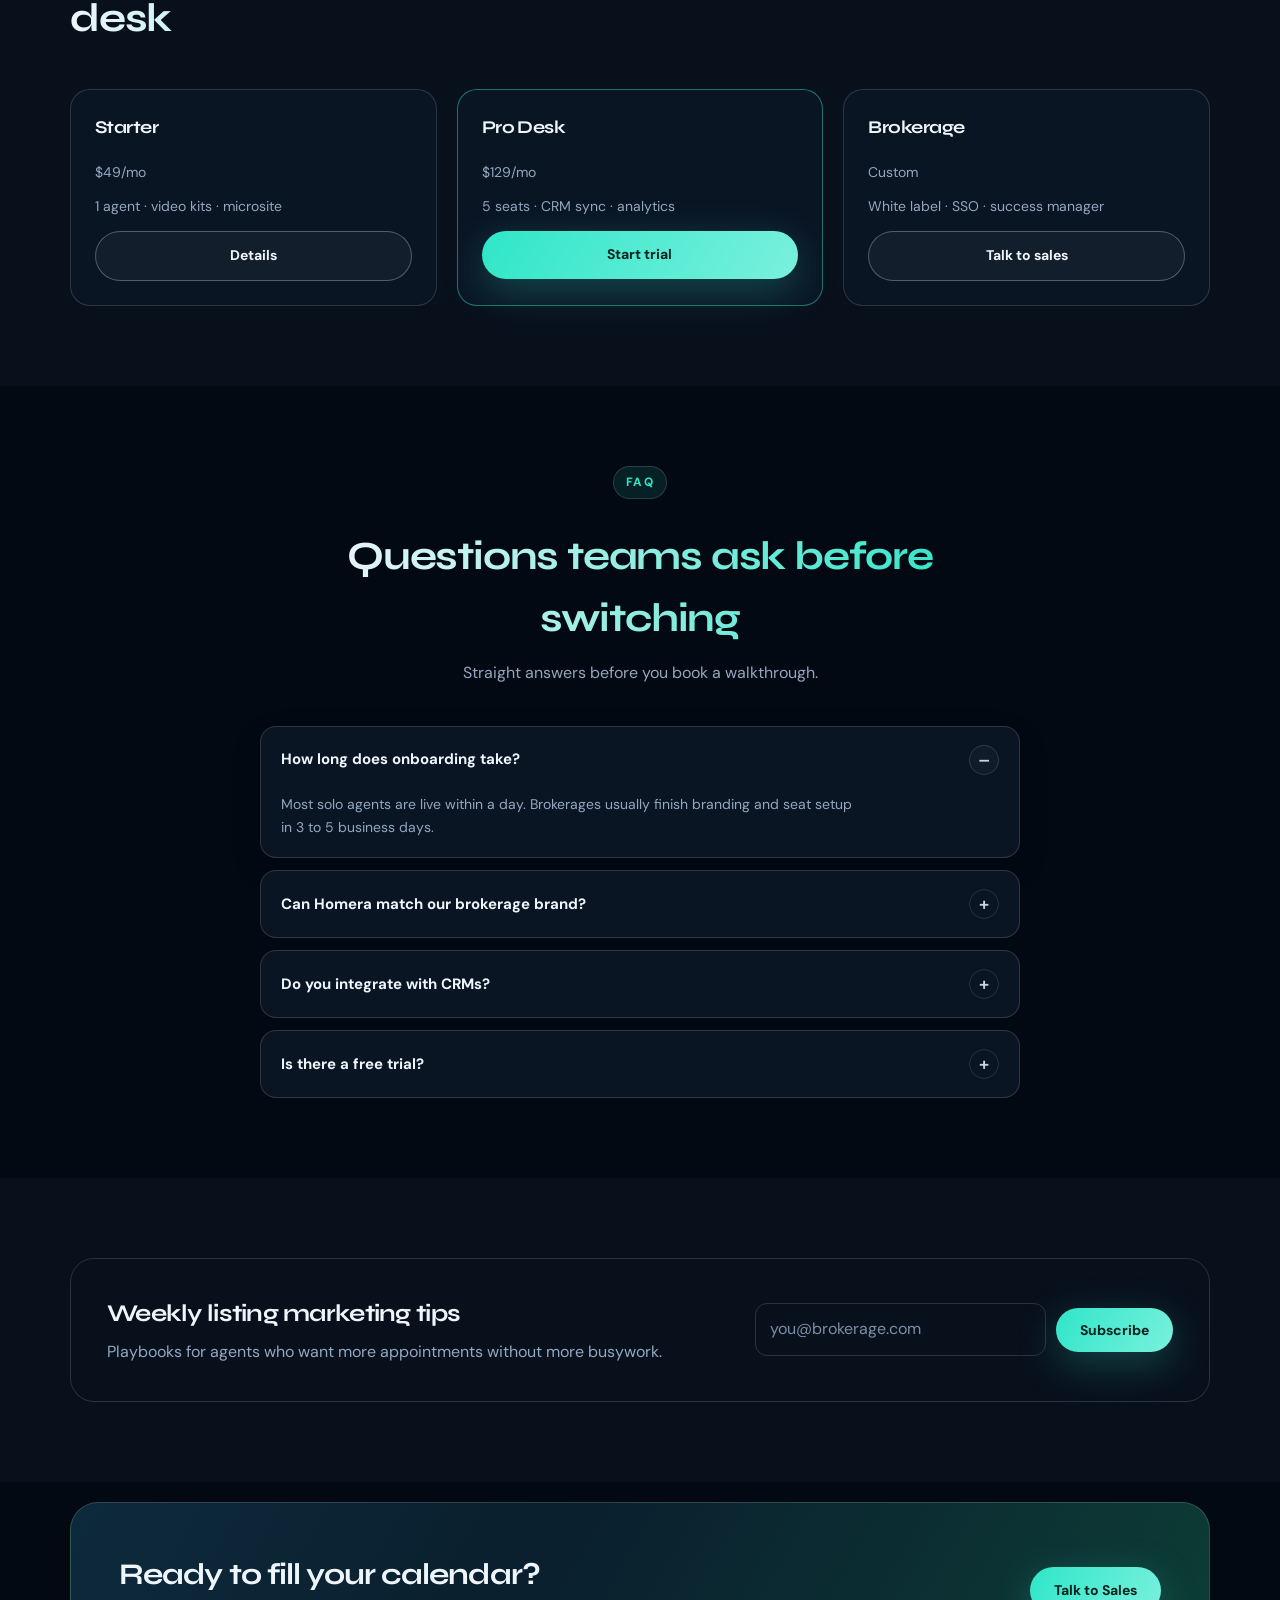
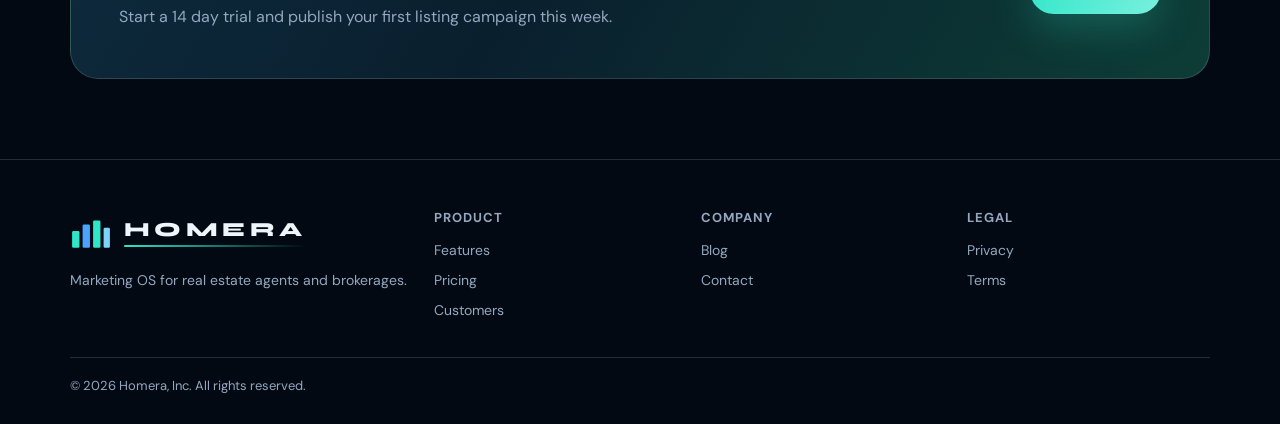
==== commit 558cd8e8: "Remove hyphens and long dashes from site copy. Rewrite visible content so compound words and em dash" ====
--- a/index.html
+++ b/index.html
@@ -4,13 +4,13 @@
   <meta charset="utf-8" />
   <meta name="viewport" content="width=device-width, initial-scale=1" />
   <title>Homera | Marketing OS for Real Estate Agents</title>
-  <meta name="description" content="Homera helps real estate agents grow with branded video, social autopilot, market updates, and high-converting agent websites." />
+  <meta name="description" content="Homera helps real estate agents grow with branded video, social autopilot, market updates, and high converting agent websites." />
   <link href="https://fonts.googleapis.com/css2?family=Syne:wght@600;700;800&family=DM+Sans:wght@400;500;600;700&display=swap" rel="stylesheet" />
   <link rel="stylesheet" href="styles.css" />
   <link rel="icon" href="favicon.svg" type="image/svg+xml"/>
   <meta name="theme-color" content="#050b14"/>
   <meta property="og:title" content="Homera | Marketing OS for Real Estate Agents"/>
-  <meta property="og:description" content="Marketing OS for real estate agents — listing videos, social autopilot, and agent microsites."/>
+  <meta property="og:description" content="Marketing OS for real estate agents, listing videos, social autopilot, and agent microsites."/>
   <meta property="og:type" content="website"/>
   <meta property="og:url" content="https://mryamaslam.github.io/homera/"/>
   <meta name="twitter:card" content="summary_large_image"/>
@@ -38,7 +38,7 @@
     <div class="wrap">
       <span class="eyebrow">Trusted by modern brokerages</span>
       <h1>Grow listings with a <span class="grad">marketing OS</span> that runs itself</h1>
-      <p class="lead">Homera turns your brand into daily content: listing videos, neighborhood updates, social posts, and a polished agent site — without hiring a full marketing team.</p>
+      <p class="lead">Homera turns your brand into daily content: listing videos, neighborhood updates, social posts, and a polished agent site, without hiring a full marketing team.</p>
       <div class="hero-actions">
         <a class="btn btn-primary" href="contact.html">Book a Demo</a>
         <a class="btn btn-ghost" href="features.html">Explore Features</a>
@@ -58,7 +58,7 @@
     <div class="wrap">
       <div class="stats-strip reveal">
         <div class="stat-box"><b>3.1×</b><span>social reach lift</span></div>
-        <div class="stat-box"><b>14-day</b><span>average time to value</span></div>
+        <div class="stat-box"><b>14 day</b><span>average time to value</span></div>
         <div class="stat-box"><b>2,400+</b><span>agents onboarded</span></div>
         <div class="stat-box"><b>98%</b><span>renewal satisfaction</span></div>
       </div>
@@ -70,19 +70,19 @@
       <div class="section-head reveal">
         <span class="eyebrow">Platform</span>
         <h2>Everything an agent needs to stay visible</h2>
-        <p>One dashboard for content, listings, and lead capture — designed for busy brokers who want consistent marketing without busywork.</p>
+        <p>One dashboard for content, listings, and lead capture, designed for busy brokers who want consistent marketing without busywork.</p>
       </div>
       <div class="grid-3">
-        <article class="card reveal"><img src="images/home.jpg" alt="Modern luxury home listing" / loading="lazy" decoding="async"><h3>Listing video kits</h3><p>Auto-generate short listing videos with your logo, colors, and CTA in minutes.</p><p style="margin-top:12px"><a href="features.html">Learn more →</a></p></article>
+        <article class="card reveal"><img src="images/home.jpg" alt="Modern luxury home listing" / loading="lazy" decoding="async"><h3>Listing video kits</h3><p>Auto generate short listing videos with your logo, colors, and CTA in minutes.</p><p style="margin-top:12px"><a href="features.html">Learn more →</a></p></article>
         <article class="card reveal"><img src="images/agent.jpg" alt="Real estate agent with clients" / loading="lazy" decoding="async"><h3>Social autopilot</h3><p>Schedule posts across Instagram, Facebook, and LinkedIn from one calendar.</p><p style="margin-top:12px"><a href="features.html">Learn more →</a></p></article>
-        <article class="card reveal"><img src="images/keys.jpg" alt="New homeowners receiving keys" / loading="lazy" decoding="async"><h3>Agent microsites</h3><p>Launch a fast, SEO-ready personal site with listings, reviews, and contact forms.</p><p style="margin-top:12px"><a href="features.html">Learn more →</a></p></article>
-      </div>
-    </div>
-  </section>
-
-  <section style="background:#08101c">
-    <div class="wrap">
-      <div class="section-head reveal"><span class="eyebrow">How it works</span><h2>Live in four clear steps</h2><p>From brand kit upload to your first published campaign — without a content team.</p></div>
+        <article class="card reveal"><img src="images/keys.jpg" alt="New homeowners receiving keys" / loading="lazy" decoding="async"><h3>Agent microsites</h3><p>Launch a fast, SEO ready personal site with listings, reviews, and contact forms.</p><p style="margin-top:12px"><a href="features.html">Learn more →</a></p></article>
+      </div>
+    </div>
+  </section>
+
+  <section style="background:#08101c">
+    <div class="wrap">
+      <div class="section-head reveal"><span class="eyebrow">How it works</span><h2>Live in four clear steps</h2><p>From brand kit upload to your first published campaign, without a content team.</p></div>
       <div class="process reveal">
         <div class="step"><h3>Connect brand</h3><p>Upload logos, colors, headshots, and disclosure text once.</p></div>
         <div class="step"><h3>Import listings</h3><p>Pull properties from your MLS feed or add them manually.</p></div>
@@ -98,11 +98,11 @@
       <div class="reveal">
         <span class="eyebrow">Results</span>
         <h2>Agents who publish daily win more appointments</h2>
-        <p class="muted" style="margin:14px 0 18px">Homera customers report stronger listing engagement and cleaner lead follow-up after the first 30 days.</p>
+        <p class="muted" style="margin:14px 0 18px">Homera customers report stronger listing engagement and cleaner lead follow up after the first 30 days.</p>
         <ul class="list">
           <li>Average 3.1× more social reach in month one</li>
           <li>Listing pages live in under a day</li>
-          <li>CRM-ready inquiry routing</li>
+          <li>CRM ready inquiry routing</li>
         </ul>
         <a class="btn btn-primary" href="customers.html">See customer stories</a>
       </div>
@@ -136,7 +136,7 @@
       <div class="grid-3">
         <article class="card reveal"><h3>Starter</h3><p class="price">$49<span>/mo</span></p><p class="muted">1 agent · video kits · microsite</p><a class="btn btn-ghost btn-full" style="margin-top:14px" href="pricing.html">Details</a></article>
         <article class="card reveal" style="border-color:rgba(47,230,200,.45)"><h3>Pro Desk</h3><p class="price">$129<span>/mo</span></p><p class="muted">5 seats · CRM sync · analytics</p><a class="btn btn-primary btn-full" style="margin-top:14px" href="contact.html?plan=pro">Start trial</a></article>
-        <article class="card reveal"><h3>Brokerage</h3><p class="price">Custom</p><p class="muted">White-label · SSO · success manager</p><a class="btn btn-ghost btn-full" style="margin-top:14px" href="contact.html?plan=brokerage">Talk to sales</a></article>
+        <article class="card reveal"><h3>Brokerage</h3><p class="price">Custom</p><p class="muted">White label · SSO · success manager</p><a class="btn btn-ghost btn-full" style="margin-top:14px" href="contact.html?plan=brokerage">Talk to sales</a></article>
       </div>
     </div>
   </section>
@@ -145,10 +145,10 @@
     <div class="wrap">
       <div class="section-head center reveal"><span class="eyebrow">FAQ</span><h2>Questions teams ask before switching</h2><p>Straight answers before you book a walkthrough.</p></div>
       <div class="faq reveal">
-        <details open><summary>How long does onboarding take?</summary><p>Most solo agents are live within a day. Brokerages usually finish branding and seat setup in 3–5 business days.</p></details>
-        <details><summary>Can Homera match our brokerage brand?</summary><p>Yes. Upload logos, colors, fonts, and disclaimers once — every video, post, and microsite stays on-brand.</p></details>
+        <details open><summary>How long does onboarding take?</summary><p>Most solo agents are live within a day. Brokerages usually finish branding and seat setup in 3 to 5 business days.</p></details>
+        <details><summary>Can Homera match our brokerage brand?</summary><p>Yes. Upload logos, colors, fonts, and disclaimers once, every video, post, and microsite stays on brand.</p></details>
         <details><summary>Do you integrate with CRMs?</summary><p>Homera syncs inquiries to popular CRMs and can export leads via webhook or CSV.</p></details>
-        <details><summary>Is there a free trial?</summary><p>Yes — 14 days on every plan. No card required to start a guided demo.</p></details>
+        <details><summary>Is there a free trial?</summary><p>Yes, 14 days on every plan. No card required to start a guided demo.</p></details>
       </div>
     </div>
   </section>
@@ -159,7 +159,7 @@
         <div>
           <h2>Weekly listing marketing tips</h2>
           <p class="muted" style="margin-top:8px">Playbooks for agents who want more appointments without more busywork.</p>
-          <p class="nl-success muted" style="display:none;margin-top:10px;color:var(--accent)">You're subscribed — welcome aboard.</p>
+          <p class="nl-success muted" style="display:none;margin-top:10px;color:var(--accent)">You're subscribed, welcome aboard.</p>
         </div>
         <form id="newsletterForm" class="newsletter-form">
           <input type="email" required placeholder="you@brokerage.com" aria-label="Email" />
@@ -173,7 +173,7 @@
     <div class="cta-band reveal">
       <div>
         <h2>Ready to fill your calendar?</h2>
-        <p>Start a 14-day trial and publish your first listing campaign this week.</p>
+        <p>Start a 14 day trial and publish your first listing campaign this week.</p>
       </div>
       <a class="btn btn-primary" href="contact.html">Talk to Sales</a>
     </div>
--- a/styles.css
+++ b/styles.css
@@ -623,3 +623,18 @@
   border-radius: 2px;
 }
 .logo-mark, .logo-text { display: none !important; }
+
+/* ---- Unique motion / section language ---- */
+/* Homera motion — glow stagger + soft scale */
+.reveal { opacity: 0; transform: translateY(28px); transition: .75s var(--ease); }
+.reveal.in { opacity: 1; transform: none; }
+.card { transition: transform .5s var(--ease), box-shadow .5s var(--ease), border-color .5s; }
+.card:hover { transform: translateY(-10px); box-shadow: 0 24px 50px rgba(47,230,200,.12); border-color: rgba(47,230,200,.35); }
+.stats-strip .stat-box { animation: hmPulse 4s ease-in-out infinite; }
+.stats-strip .stat-box:nth-child(2) { animation-delay: .4s; }
+.stats-strip .stat-box:nth-child(3) { animation-delay: .8s; }
+.stats-strip .stat-box:nth-child(4) { animation-delay: 1.2s; }
+@keyframes hmPulse { 0%,100%{ box-shadow: 0 0 0 rgba(47,230,200,0);} 50%{ box-shadow: 0 0 24px rgba(47,230,200,.15);} }
+.process .step { transition: transform .45s var(--ease), border-color .45s; }
+.process .step:hover { transform: translateY(-8px); border-color: rgba(47,230,200,.4); }
+.section-head h2 { background: linear-gradient(90deg,#eef5fb,#2fe6c8); -webkit-background-clip: text; background-clip: text; color: transparent; }
